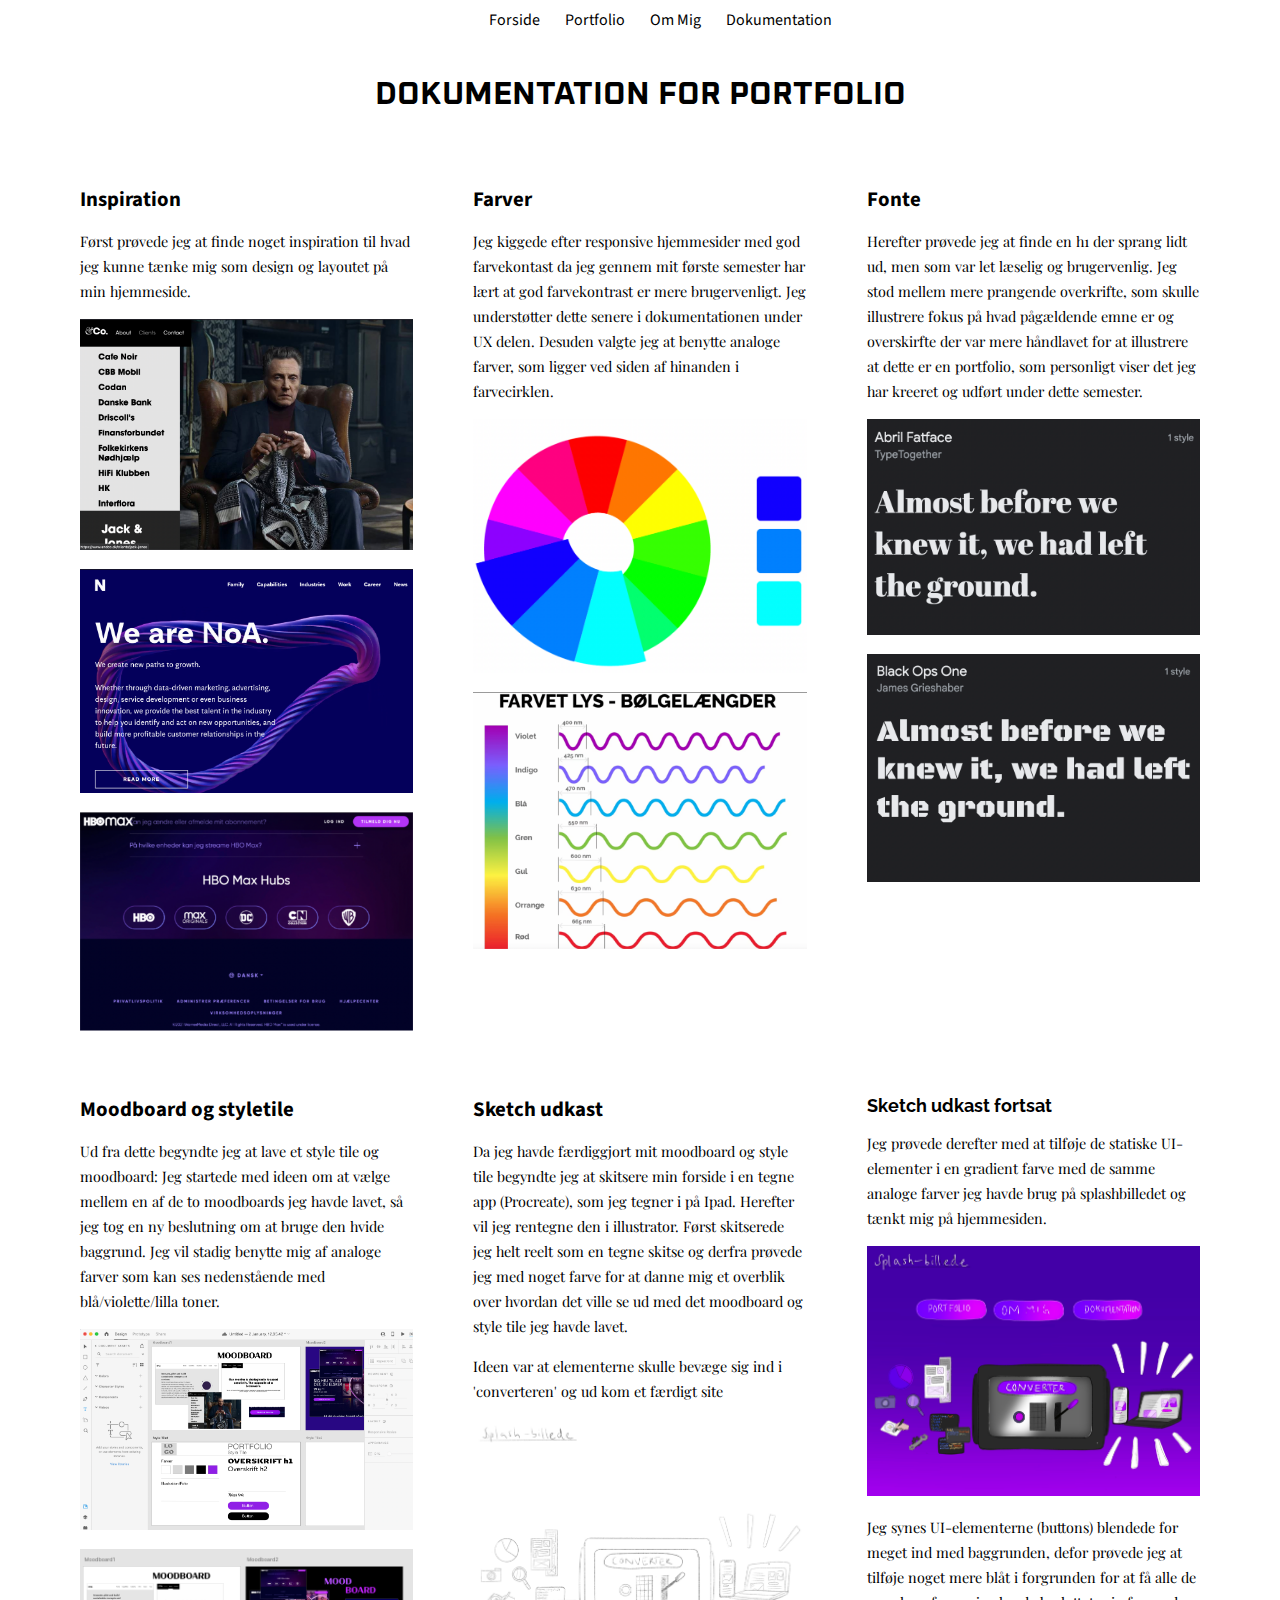
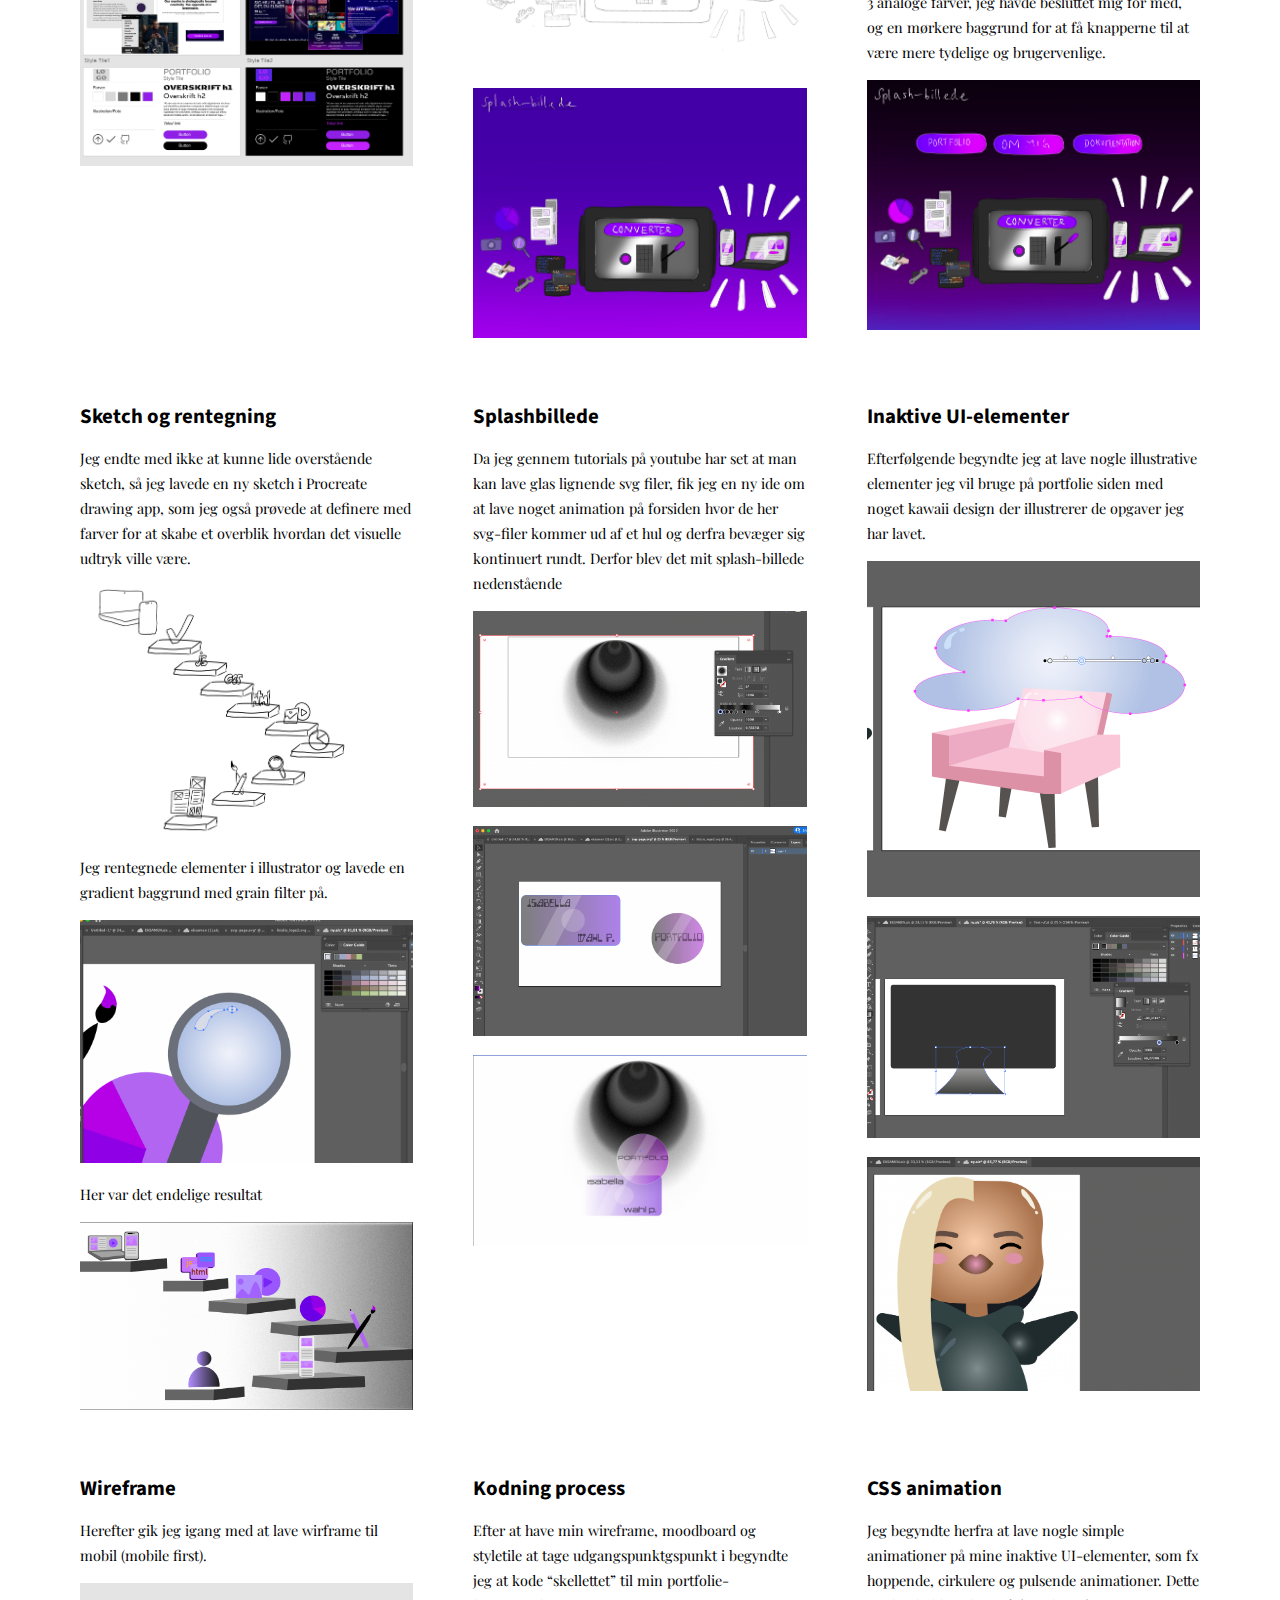
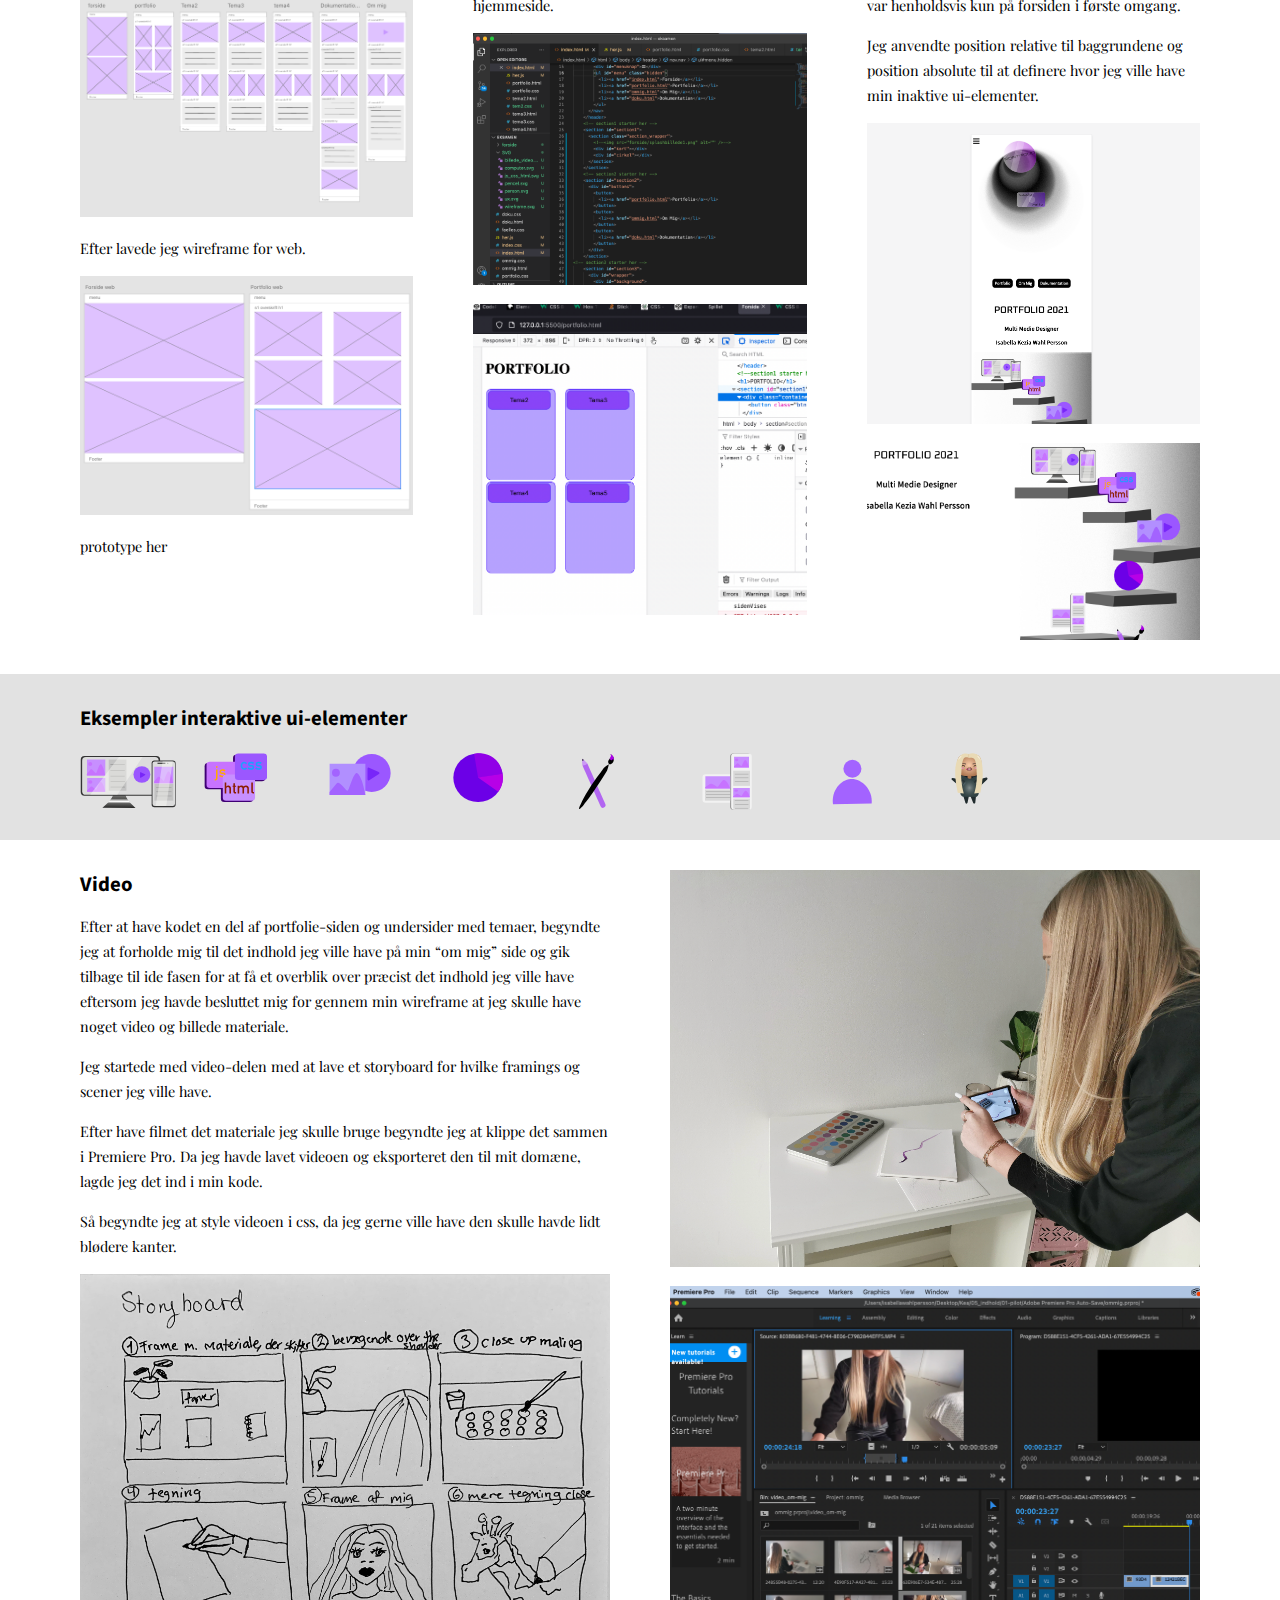
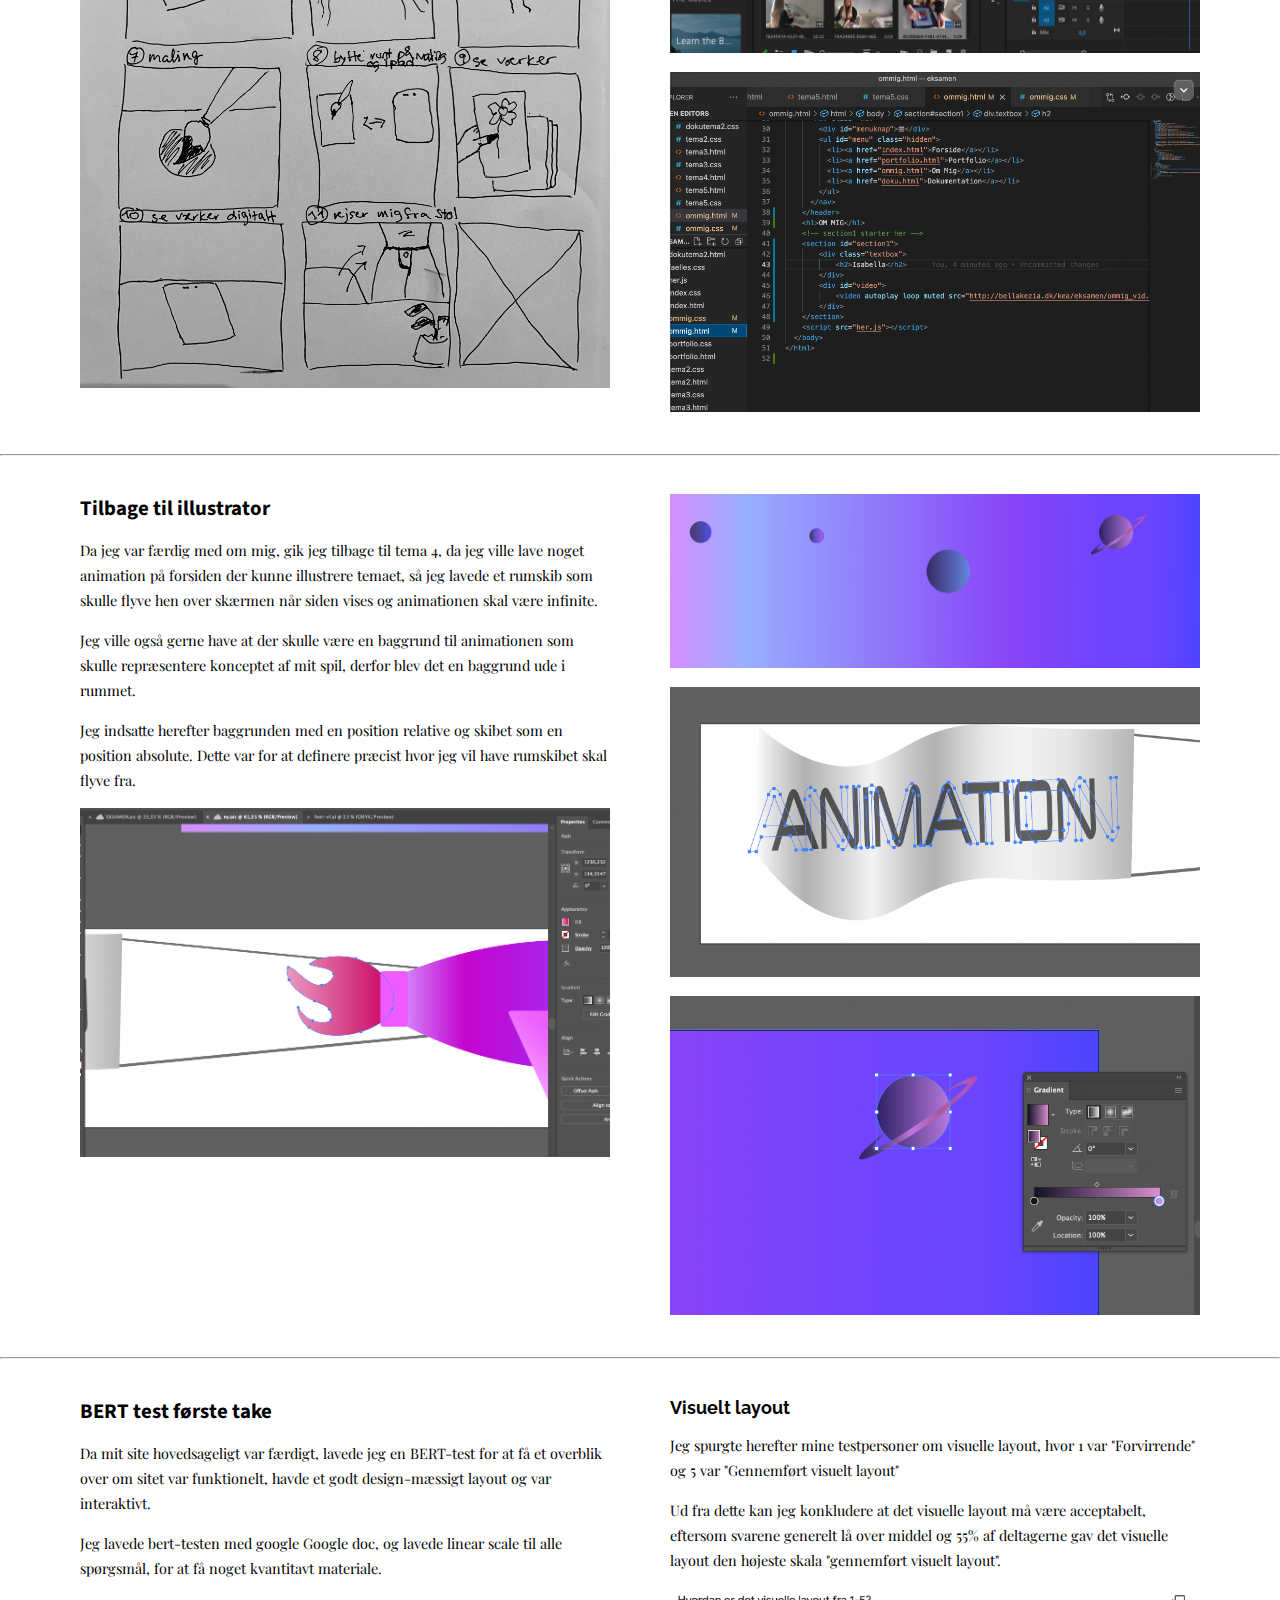
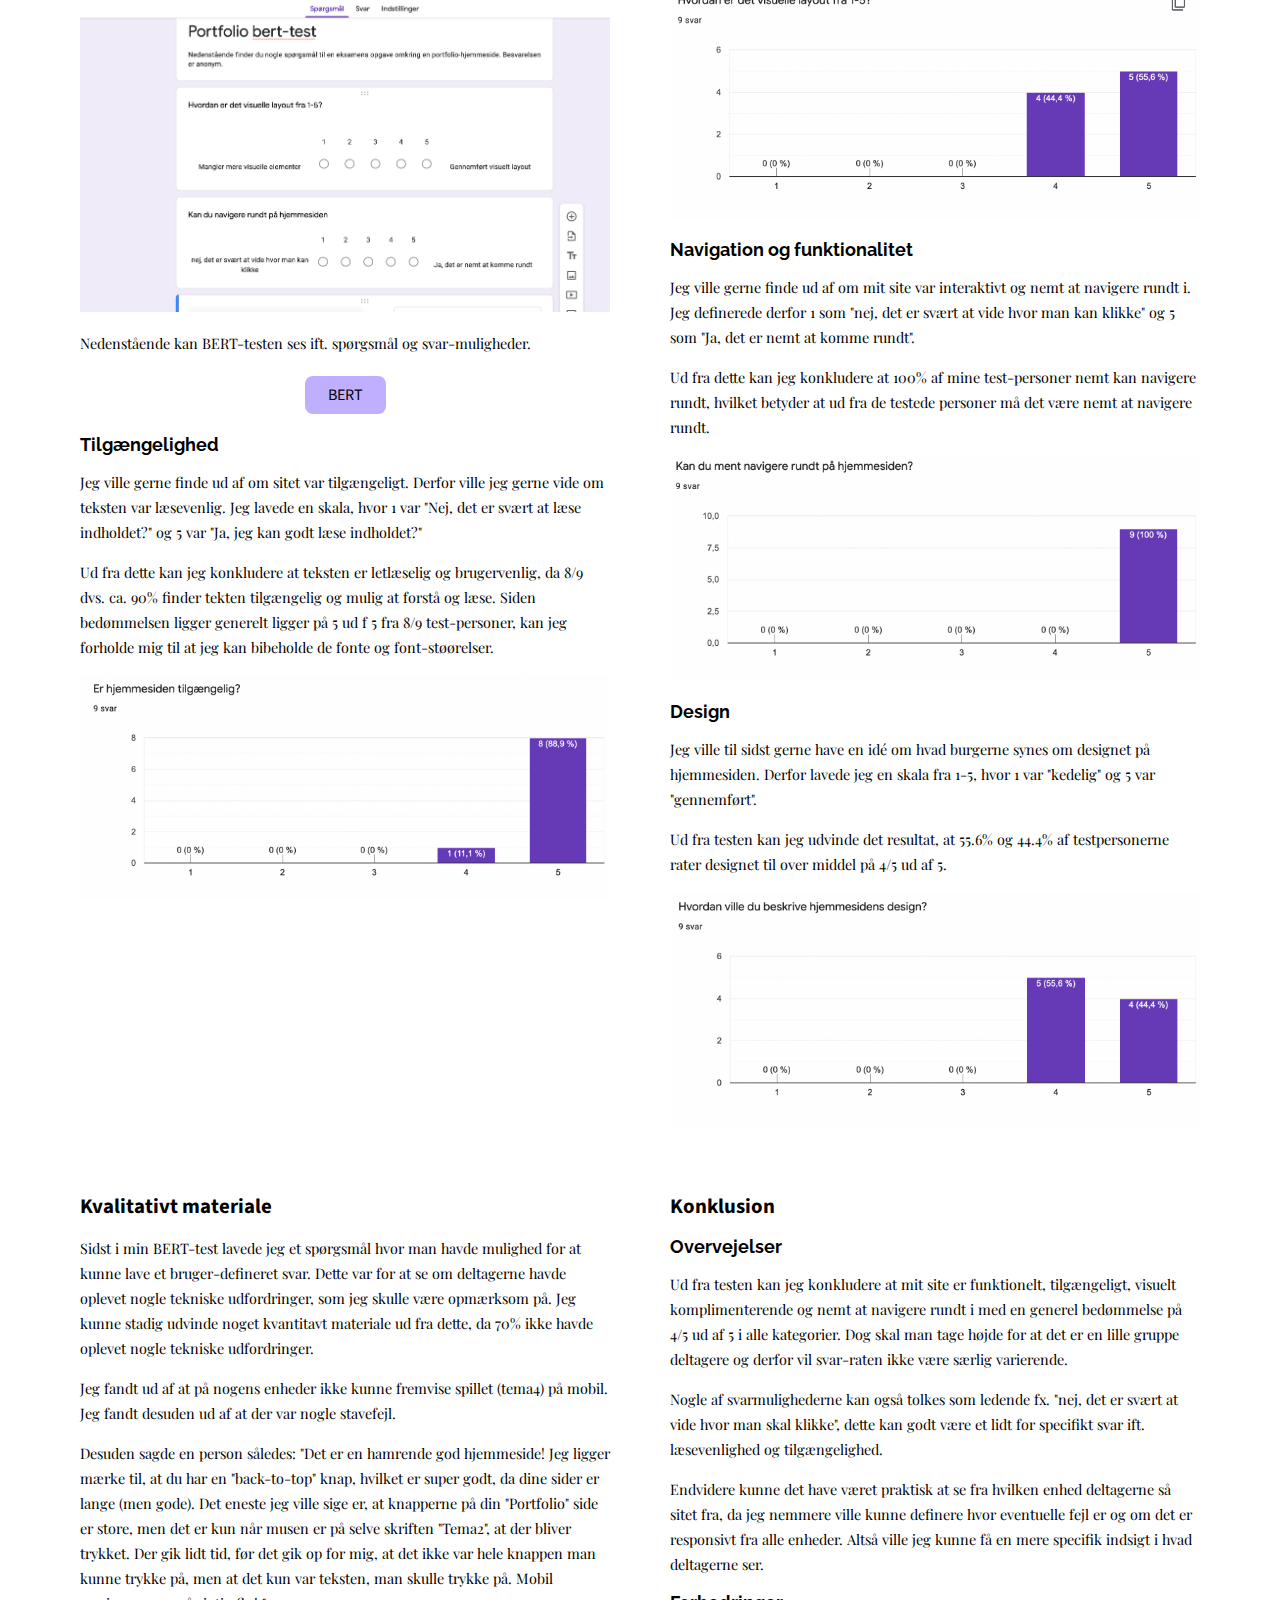
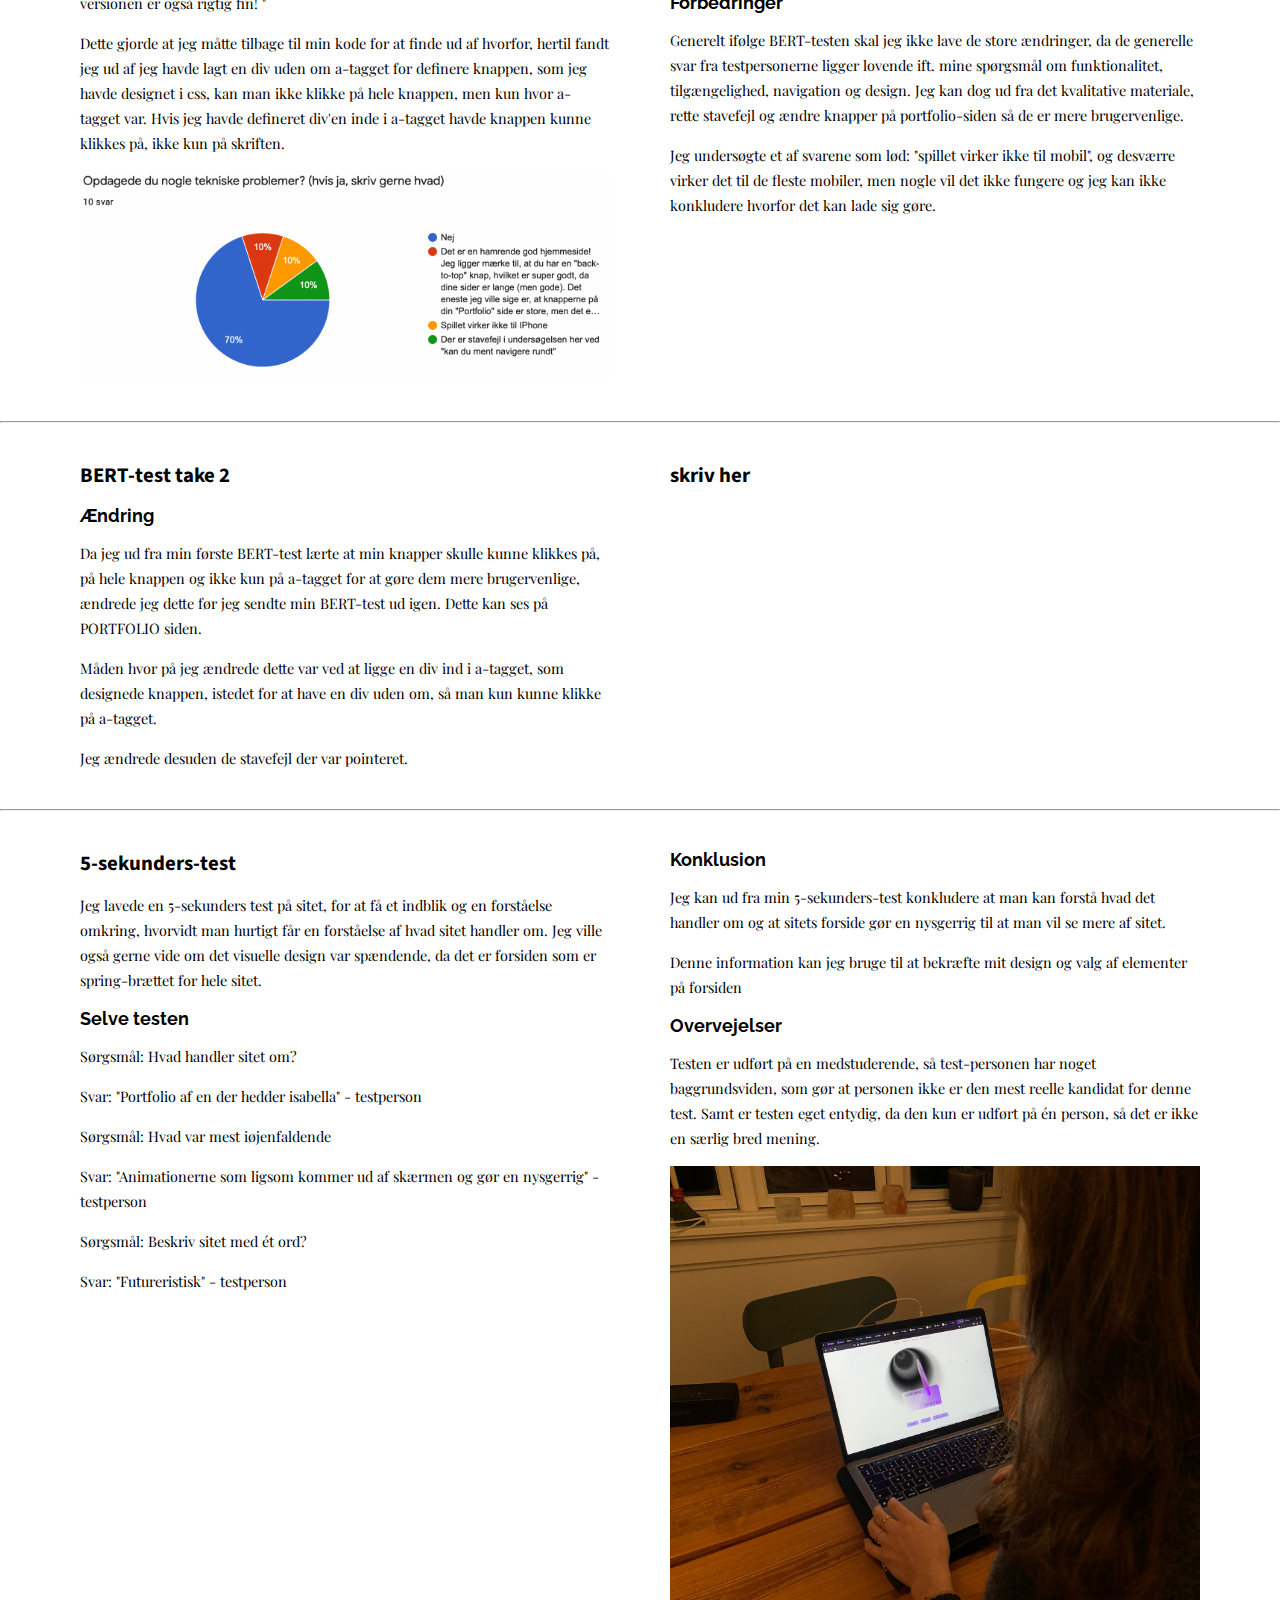
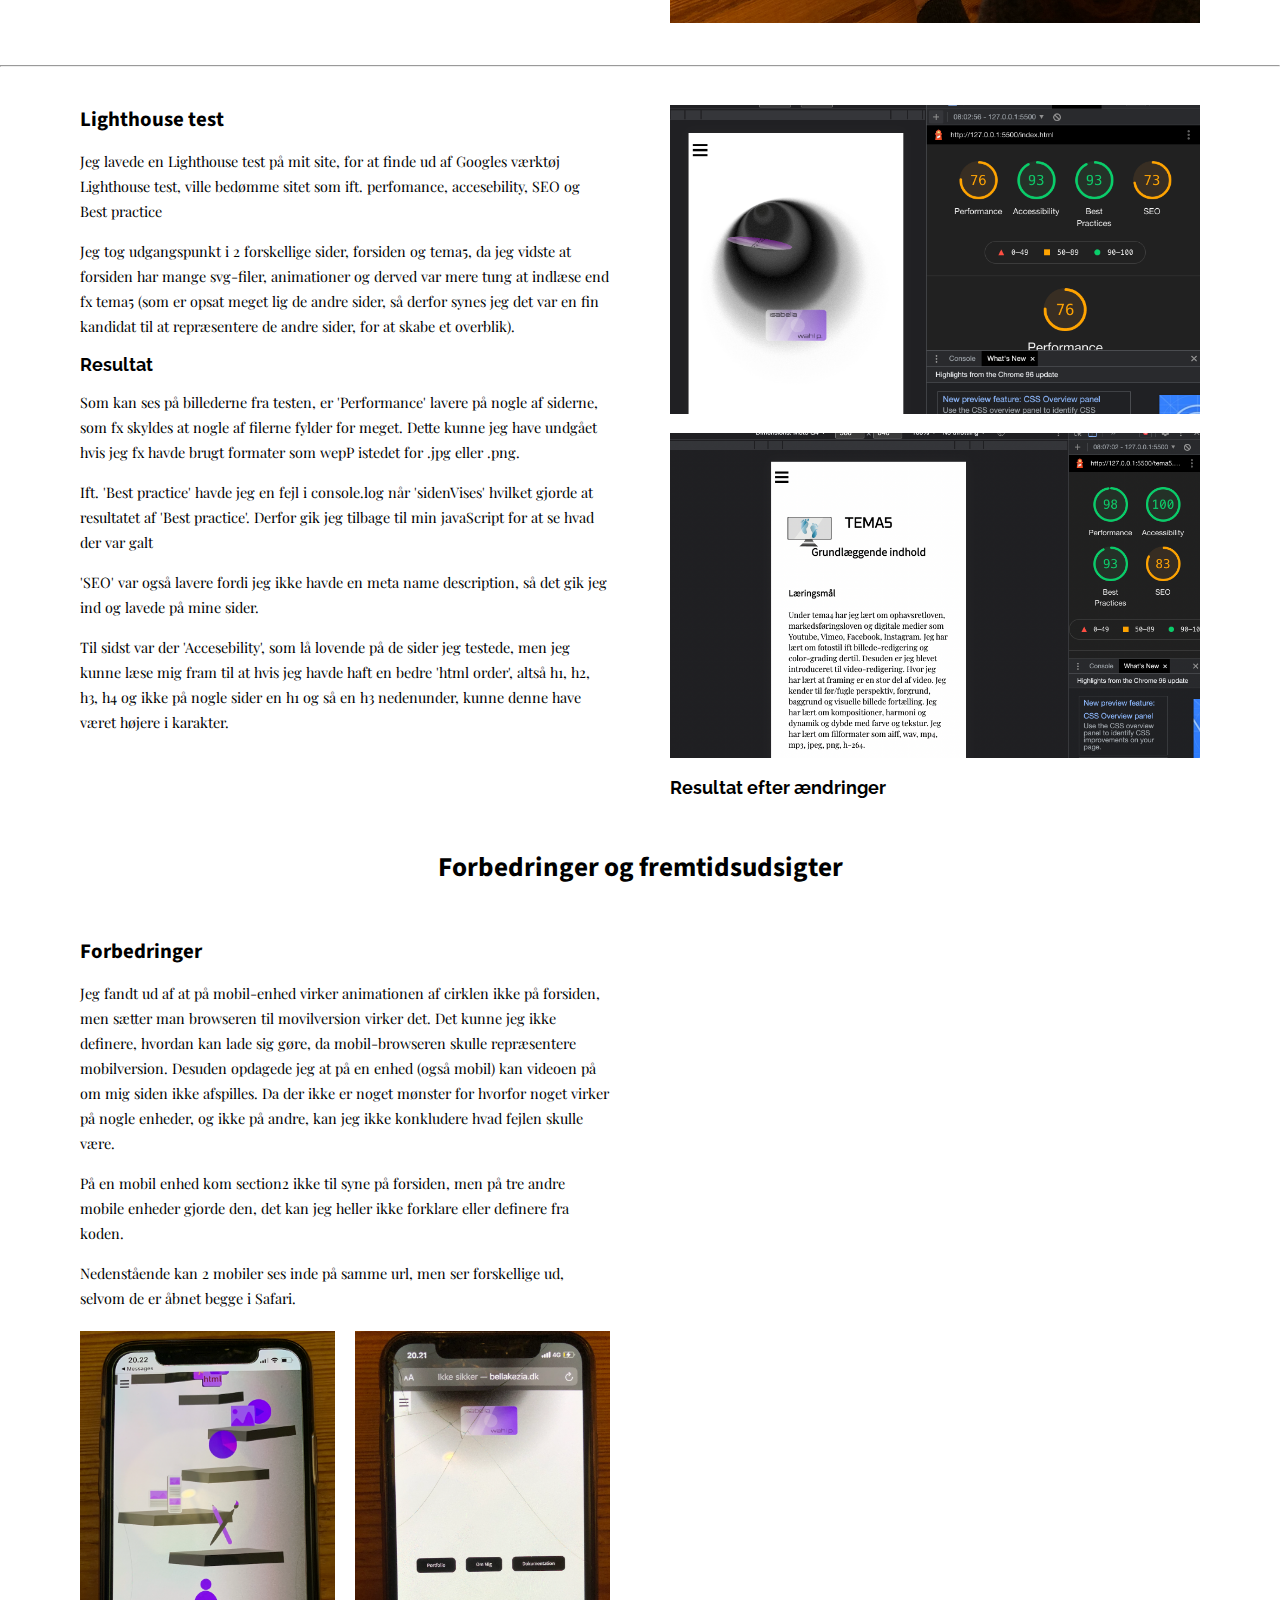
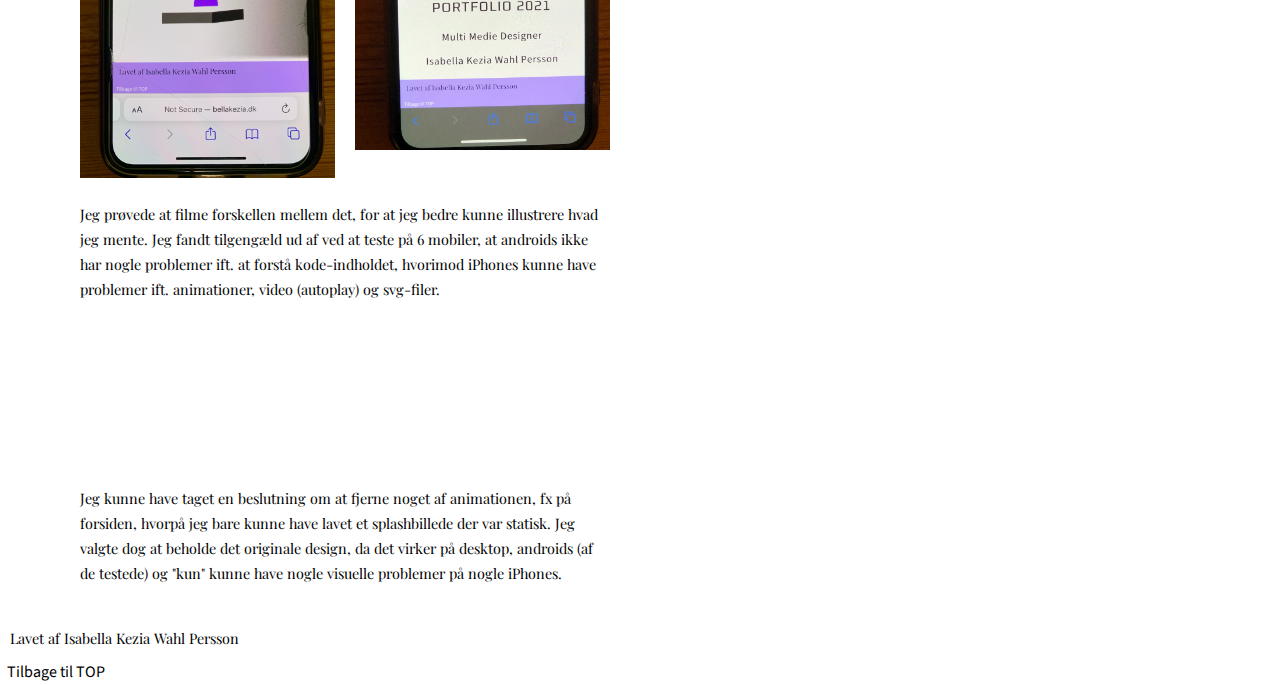
==== doku.html @ 8e6fb575 "lighthouse resultat 1 færdig" ====
<!DOCTYPE html>
<html lang="en">
  <head>
    <meta name="robots" content="noindex" />
    <meta charset="UTF-8" />
    <meta http-equiv="X-UA-Compatible" content="IE=edge" />
    <meta name="viewport" content="width=device-width, initial-scale=1.0" />
    <title>Portfolio</title>
    <link rel="stylesheet" href="faelles.css" />
    <link rel="stylesheet" href="doku.css" />
    <!--__________________Her starter de faveicon_____________-->
    <link rel="icon" type="image/svg+xml" href="svg/ux.svg">
    <!--__________________Her starter de forskellige fonte_____________-->
    <link rel="preconnect" href="https://fonts.googleapis.com" />
    <link rel="preconnect" href="https://fonts.gstatic.com" crossorigin />
    <link rel="preconnect" href="https://fonts.googleapis.com" />
    <link rel="preconnect" href="https://fonts.gstatic.com" crossorigin />
    <link
      href="https://fonts.googleapis.com/css2?family=Monoton&family=Oxanium&display=swap"
      rel="stylesheet"
    />
    <link rel="preconnect" href="https://fonts.googleapis.com" />
    <link rel="preconnect" href="https://fonts.gstatic.com" crossorigin />
    <link
      href="https://fonts.googleapis.com/css2?family=Source+Sans+Pro&display=swap"
      rel="stylesheet"
    />
    <link rel="preconnect" href="https://fonts.googleapis.com" />
    <link rel="preconnect" href="https://fonts.gstatic.com" crossorigin />
    <link
      href="https://fonts.googleapis.com/css2?family=Raleway&display=swap"
      rel="stylesheet"
    />
    <link rel="preconnect" href="https://fonts.googleapis.com" />
    <link rel="preconnect" href="https://fonts.gstatic.com" crossorigin />
    <link
      href="https://fonts.googleapis.com/css2?family=Playfair+Display&display=swap"
      rel="stylesheet"
    />
  </head>
  <body>
    <!-- burgermenu starter her -->
    <header>
      <nav class="nav">
        <div id="menuknap">☰</div>
        <ul id="menu" class="hidden">
          <li><a href="index.html">Forside</a></li>
          <li><a href="portfolio.html">Portfolio</a></li>
          <li><a href="ommig.html">Om Mig</a></li>
          <li><a href="doku.html">Dokumentation</a></li>
        </ul>
      </nav>
    </header>
    <!-- section1 starter her -->
    <h1>DOKUMENTATION FOR PORTFOLIO</h1>
    <section id="section1">
      <div class="textbox">
        <h3>Inspiration</h3>
        <p>
          Først prøvede jeg at finde noget inspiration til hvad jeg kunne tænke
          mig som design og layoutet på min hjemmeside.
        </p>
        <div class="img">
          <img src="dokumentation/inspo1.png" alt="inspiration" />
        </div>
        <div class="img">
          <img src="dokumentation/inspo2.png" alt="inspiration" />
        </div>
        <div class="img">
          <img src="dokumentation/inspo.png" alt="inspiration" />
        </div>
      </div>
      <div class="textbox">
        <h3>Farver</h3>
        <p>
          Jeg kiggede efter responsive hjemmesider med god farvekontast da jeg
          gennem mit første semester har lært at god farvekontrast er mere
          brugervenligt. Jeg understøtter dette senere i dokumentationen under
          UX delen. Desuden valgte jeg at benytte analoge farver, som ligger ved
          siden af hinanden i farvecirklen.
        </p>
        <div class="img">
          <img src="dokumentation/farvecirkel.png" alt="farvecirkel" />
        </div>
        <div class="img">
          <img src="dokumentation/farveboelger.png" alt="farvebølger" />
        </div>
      </div>
        <div class="textbox">
        <h3>Fonte</h3>
        <p>
        Herefter prøvede jeg at finde en h1 der sprang lidt ud, men som var let læselig og brugervenlig.
        Jeg stod mellem mere prangende overkrifte, som skulle illustrere fokus på hvad pågældende emne er og overskirfte der var mere håndlavet for at illustrere at dette er en portfolio, som personligt viser det jeg har kreeret og udført under dette semester.
         </p>
        <div class="img">
          <img src="dokumentation/font1.png" alt="font" />
        </div>
        <div class="img">
          <img src="dokumentation/font2.png" alt="font" />
        </div>
      </div>
        <div class="textbox">
        <h3>Moodboard og styletile</h3>
        <p>
        Ud fra dette begyndte jeg at lave et style tile og moodboard:
        Jeg startede med ideen om at vælge mellem en af de to moodboards jeg havde lavet, så jeg tog en ny beslutning om at bruge den hvide baggrund. Jeg vil stadig benytte mig af analoge farver som kan ses nedenstående med blå/violette/lilla toner.
         </p>
        <div class="img">
          <img src="dokumentation/moodboard-process.png" alt="moodboard/styletile" />
        </div>
        <div class="img">
          <img src="dokumentation/moodboard.png" alt="moodboard/styletile" />
        </div>
      </div>
        <div class="textbox">
        <h3>Sketch udkast</h3>
        <p>
        Da jeg havde færdiggjort mit moodboard og style tile begyndte jeg at skitsere min forside i en tegne app (Procreate), som jeg tegner i på Ipad. Herefter vil jeg rentegne den i illustrator.
        Først skitserede jeg helt reelt som en tegne skitse og derfra prøvede jeg med noget farve for at danne mig et overblik over hvordan det ville se ud med det moodboard og style tile jeg havde lavet.
         </p>
         <p>Ideen var at elementerne skulle bevæge sig ind i 'converteren' og ud kom et færdigt site</p>
        <div class="img">
          <img src="dokumentation/sketch-udkast.JPG" alt="sketch-udkast" />
        </div>
        <div class="img">
          <img src="dokumentation/sketch-farve.JPG" alt="sketch-farve" />
        </div>
      </div>
        <div class="textbox">
        <h4>Sketch udkast fortsat</h4>
        <p>
        Jeg prøvede derefter med at tilføje de statiske UI-elementer i en gradient farve med de samme analoge farver jeg havde brug på splashbilledet og tænkt mig på hjemmesiden.
         </p>
        <div class="img">
          <img src="dokumentation/sketch-ui.JPG" alt="sketch-udkast" />
        </div>
        <p>Jeg synes UI-elementerne (buttons) blendede for meget ind med baggrunden, defor prøvede jeg at tilføje noget mere blåt i forgrunden for at få alle de 3 analoge farver, jeg havde besluttet mig for med, og en mørkere baggrund for at få knapperne til at være mere tydelige og brugervenlige.</p>
        <div class="img">
          <img src="dokumentation/sketch-final.JPG" alt="sketch-dark" />
        </div>
      </div>
     <div class="textbox">
        <h3>Sketch og rentegning</h3>
        <p>
        Jeg endte med ikke at kunne lide overstående sketch, så jeg lavede en ny sketch i Procreate drawing app, som jeg også prøvede at definere med farver for at skabe et overblik hvordan det visuelle udtryk ville være.
         </p>
        <div class="img">
          <img src="dokumentation/trappe-sketch.jpg" alt="trappe" />
        </div>
        <p>Jeg rentegnede elementer i illustrator og lavede en gradient baggrund med grain filter på.</p>
        <div class="img">
          <img src="dokumentation/process.png" alt="process" />
        </div>
        <p>Her var det endelige resultat</p>
        <div class="img">
          <img src="dokumentation/trappe-final.png" alt="trappe" />
        </div>
        </div>
        <div class="textbox">
        <h3>Splashbillede</h3>
        <p>
        Da jeg gennem tutorials på youtube har set at man kan lave glas lignende svg filer, fik jeg en ny ide om at lave noget animation på forsiden hvor de her svg-filer kommer ud af et hul og derfra bevæger sig kontinuert rundt.
        Derfor blev det mit splash-billede nedenstående 
         </p>
        <div class="img">
          <img src="dokumentation/splashbillede1.png" alt="process" />
        </div>
        <div class="img">
          <img src="dokumentation/glas.png" alt="process" />
        </div>
        <div class="img">
          <img src="dokumentation/splashbillede2.png" alt="splash-billede" />
        </div>
      </div>
        <div class="textbox">
        <h3>Inaktive UI-elementer</h3>
        <p>
        Efterfølgende begyndte jeg at lave nogle illustrative elementer jeg vil bruge på portfolie siden med noget kawaii design der illustrerer de opgaver jeg har lavet.
         </p>
        <div class="img">
          <img src="dokumentation/tema-proces1.png" alt="process" />
        </div>
        <div class="img">
          <img src="dokumentation/tema-proces2.png" alt="process" />
        </div>
        <div class="img">
          <img src="dokumentation/tema-proces3.png" alt="proces" />
        </div>
        </div>
        <div class="textbox">
        <h3>Wireframe</h3>
        <p>
        Herefter gik jeg igang med at lave wirframe til mobil (mobile first).
         </p>
        <div class="img">
          <img src="dokumentation/wireframe-mobile.png" alt="wireframe-mobile" />
        </div>
        <p>Efter lavede jeg wireframe for web.</p>
        <div class="img">
          <img src="dokumentation/wireframe-web.png" alt="web" />
        </div>
        <p>prototype her</p>
        </div>
        <div class="textbox">
        <h3>Kodning process</h3>
        <p>
        Efter at have min wireframe, moodboard og styletile at tage udgangspunktgspunkt i begyndte jeg at kode “skellettet” til min portfolie-hjemmeside.
         </p>
        <div class="img">
          <img src="dokumentation/kode1.png" alt="process" />
        </div>
        <div class="img">
          <img src="dokumentation/kode2.png" alt="process" />
        </div>
        </div>
        <div class="textbox">
        <h3>CSS animation</h3>
        <p>
        Jeg begyndte herfra at lave nogle simple animationer på mine inaktive UI-elementer, som fx hoppende, cirkulere og pulsende animationer. Dette var henholdsvis kun på forsiden i første omgang.
         </p>
         <p>Jeg anvendte position relative til baggrundene og position absolute til at definere hvor jeg ville have min inaktive ui-elementer.</p>
        <div class="img">
          <img src="dokumentation/animation1.png" alt="process" />
        </div>
        <div class="img">
          <img src="dokumentation/animation2.png" alt="process" />
        </div>
        </div>    
    </section>
    <!--Her er section om assets (svg filer)-->
    <section id="assets">
      <div class="textbox">
        <h3>Eksempler interaktive ui-elementer</h3>
        <div class="elementer">
            <div id="computer"></div>
            <div id="koder"></div>
            <div id="billede"></div>
            <div id="ux"></div>
            <div id="pencel"></div>
            <div id="wireframe"></div>
            <div id="person"></div>
            <div id="mig"></div>
            <div id="kort"></div>
            <div id="cirkel"></div>
          </div>
      </div>
    </section>
    <!--Her starter section2-->
    <section id="section2">
      <div class="textbox">
        <h3>Video</h3>
        <p>Efter at have kodet en del af portfolie-siden og undersider med temaer, begyndte jeg at forholde mig til det indhold jeg ville have på min “om mig” side og gik tilbage til ide fasen for at få et overblik over præcist det indhold jeg ville have eftersom jeg havde besluttet mig for gennem min wireframe at jeg skulle have noget video og billede materiale.</p>
        <p>Jeg startede med video-delen med at lave et storyboard for hvilke framings og scener jeg ville have.</p>
        <p>Efter have filmet det materiale jeg skulle bruge begyndte jeg at klippe det sammen i Premiere Pro. Da jeg havde lavet videoen og eksporteret den til mit domæne, lagde jeg det ind i min kode.</p>
        <p>Så begyndte jeg at style videoen i css, da jeg gerne ville have den skulle havde lidt blødere kanter.</p>
        <div class="img">
          <img src="dokumentation/storyboard.png" alt="process" />
        </div>
      </div>
      <div class="textbox">
        <div class="img">
          <img src="dokumentation/video-proces1.png" alt="process" />
        </div>
        <div class="img">
          <img src="dokumentation/video-proces2.png" alt="process" />
        </div>
        <div class="img">
          <img src="dokumentation/video-proces3.png" alt="process" />
        </div>
      </div>
    </section>
    <hr>
      <!--Her starter section3-->
    <section id="section3">
      <div class="textbox">
        <h3>Tilbage til illustrator</h3>
        <p>Da jeg var færdig med om mig, gik jeg tilbage til tema 4, da jeg ville lave noget animation på forsiden der kunne illustrere temaet, så jeg lavede et rumskib som skulle flyve hen over skærmen når siden vises og animationen skal være infinite.</p>
        <p>Jeg ville også gerne have at der skulle være en baggrund til animationen som skulle repræsentere konceptet af mit spil, derfor blev det en baggrund ude i rummet.</p>
        <p>Jeg indsatte herefter baggrunden med en position relative og skibet som en position absolute. Dette var for at definere præcist hvor jeg vil have rumskibet skal flyve fra.</p>
        <div class="img">
        <img src="dokumentation/javascript1.png" alt="process">
        </div>
      </div>
      <div class="textbox">
        <div class="img">
        <img src="dokumentation/javascript2.png" alt="process">
        </div>
        <div class="img">
        <img src="dokumentation/javascript3.png" alt="process">
        </div>
        <div class="img">
        <img src="dokumentation/javascript4.png" alt="process">
        </div>
      </div>
    </section>
    <hr>
      <!--Her starter section4 BERT 1.take-->
    <section id="section4">
      <div class="textbox">
        <h3>BERT test første take</h3>
        <p>Da mit site hovedsageligt var færdigt, lavede jeg en BERT-test for at få et overblik over om sitet var funktionelt, havde et godt design-mæssigt layout og var interaktivt.</p>
        <p>Jeg lavede bert-testen med google Google doc, og lavede linear scale til alle spørgsmål, for at få noget kvantitavt materiale.</p>
        <div class="img">
        <img src="dokumentation/bert-test.png" alt="bert-test">
        </div>
        <p>Nedenstående kan BERT-testen ses ift. spørgsmål og svar-muligheder.</p>
        <div class="knap">
          <div class="btn">
            <a href="https://docs.google.com/forms/d/1VnmhHYfp3lrnNIEjEvK_FfVHgesszoZxyX73pxElhPA/edit#responses">BERT</a>
          </div>
        </div>
        <h4>Tilgængelighed</h4>
        <p>Jeg ville gerne finde ud af om sitet var tilgængeligt. Derfor ville jeg gerne vide om teksten var læsevenlig. Jeg lavede en skala, hvor 1 var "Nej, det er svært at læse indholdet?" og 5 var "Ja, jeg kan godt læse indholdet?"</p>
        <p>Ud fra dette kan jeg konkludere at teksten er letlæselig og brugervenlig, da 8/9 dvs. ca. 90% finder tekten tilgængelig og mulig at forstå og læse. Siden bedømmelsen ligger generelt ligger på 5 ud f 5 fra 8/9 test-personer, kan jeg forholde mig til at jeg kan bibeholde de fonte og font-støørelser.</p>
        <div class="img">
        <img src="dokumentation/bert-resultat.png" alt="bert-test">
        </div>
      </div>
      <div class="textbox">
        <h4>Visuelt layout</h4>
        <p>Jeg spurgte herefter mine testpersoner om visuelle layout, hvor 1 var "Forvirrende" og 5 var "Gennemført visuelt layout"</p>
        <p>Ud fra dette kan jeg konkludere at det visuelle layout må være acceptabelt, eftersom svarene generelt lå over middel og 55% af deltagerne gav det visuelle layout den højeste skala "gennemført visuelt layout".</p>
        <div class="img">
          <img src="dokumentation/bert-resultat1.png" alt="bert-test">
        </div>
        <h4>Navigation og funktionalitet</h4>
        <p>Jeg ville gerne finde ud af om mit site var interaktivt og nemt at navigere rundt i. Jeg definerede derfor 1 som "nej, det er svært at vide hvor man kan klikke" og 5 som "Ja, det er nemt at komme rundt".</p>
        <p>Ud fra dette kan jeg konkludere at 100% af mine test-personer nemt kan navigere rundt, hvilket betyder at ud fra de testede personer må det være nemt at navigere rundt.</p>
        <div class="img">
          <img src="dokumentation/bert-resultat2.png" alt="bert-test">
        </div>
        <h4>Design</h4>
        <p>Jeg ville til sidst gerne have en idé om hvad burgerne synes om designet på hjemmesiden. Derfor lavede jeg en skala fra 1-5, hvor 1 var "kedelig" og 5 var "gennemført".</p>
        <p>Ud fra testen kan jeg udvinde det resultat, at 55.6% og 44.4% af testpersonerne rater designet til over middel på 4/5 ud af 5.</p>
        <div class="img">
          <img src="dokumentation/bert-resultat3.png" alt="bert-test">
        </div>
      </div>
      </section>
      <!--Her starter section5 BERT fortsat-->
      <section id="section5">
        <div class="textbox">
        <h3>Kvalitativt materiale</h3>
        <p>Sidst i min BERT-test lavede jeg et spørgsmål hvor man havde mulighed for at kunne lave et bruger-defineret svar. Dette var for at se om deltagerne havde oplevet nogle tekniske udfordringer, som jeg skulle være opmærksom på. Jeg kunne stadig udvinde noget kvantitavt materiale ud fra dette, da 70% ikke havde oplevet nogle tekniske udfordringer.</p>
        <p>Jeg fandt ud af at på nogens enheder ikke kunne fremvise spillet (tema4) på mobil. Jeg fandt desuden ud af at der var nogle stavefejl.</p>
        <p>Desuden sagde en person således: "Det er en hamrende god hjemmeside! Jeg ligger mærke til, at du har en "back-to-top" knap, hvilket er super godt, da dine sider er lange (men gode). Det eneste jeg ville sige er, at knapperne på din "Portfolio" side er store, men det er kun når musen er på selve skriften "Tema2", at der bliver trykket. Der gik lidt tid, før det gik op for mig, at det ikke var hele knappen man kunne trykke på, men at det kun var teksten, man skulle trykke på. Mobil versionen er også rigtig fin! "</p>
        <p>Dette gjorde at jeg måtte tilbage til min kode for at finde ud af hvorfor, hertil fandt jeg ud af jeg havde lagt en div uden om a-tagget for definere knappen, som jeg havde designet i css, kan man ikke klikke på hele knappen, men kun hvor a-tagget var. Hvis jeg havde defineret div'en inde i a-tagget havde knappen kunne klikkes på, ikke kun på skriften.</p>
        <div class="img">
          <img src="dokumentation/bert-kvalitativt.png" alt="bert-test">
        </div>
      </div>
        <div class="textbox">
          <h3>Konklusion</h3>
          <h4>Overvejelser</h4>
          <p>Ud fra testen kan jeg konkludere at mit site er funktionelt, tilgængeligt, visuelt komplimenterende og nemt at navigere rundt i med en generel bedømmelse på 4/5 ud af 5 i alle kategorier. Dog skal man tage højde for at det er en lille gruppe deltagere og derfor vil svar-raten ikke være særlig varierende.</p>
          <p>Nogle af svarmulighederne kan også tolkes som ledende fx. "nej, det er svært at vide hvor man skal klikke", dette kan godt være et lidt for specifikt svar ift. læsevenlighed og tilgængelighed.</p>
          <p>Endvidere kunne det have været praktisk at se fra hvilken enhed deltagerne så sitet fra, da jeg nemmere ville kunne definere hvor eventuelle fejl er og om det er responsivt fra alle enheder. Altså ville jeg kunne få en mere specifik indsigt i hvad deltagerne ser.</p>
          <h4>Forbedringer</h4>
          <p>Generelt ifølge BERT-testen skal jeg ikke lave de store ændringer, da de generelle svar fra testpersonerne ligger lovende ift. mine spørgsmål om funktionalitet, tilgængelighed, navigation og design. Jeg kan dog ud fra det kvalitative materiale, rette stavefejl og ændre knapper på portfolio-siden så de er mere brugervenlige.</p>
          <p>Jeg undersøgte et af svarene som lød: "spillet virker ikke til mobil", og desværre virker det til de fleste mobiler, men nogle vil det ikke fungere og jeg kan ikke konkludere hvorfor det kan lade sig gøre.</p>
        </div>
      </section>
      <hr>
    <!--Her starter section6 BERT 2.take-->
      <section id="section6">
          <div class="textbox">
            <h3>BERT-test take 2</h3>
            <h4>Ændring</h4>
            <p>Da jeg ud fra min første BERT-test lærte at min knapper skulle kunne klikkes på, på hele knappen og ikke kun på a-tagget for at gøre dem mere brugervenlige, ændrede jeg dette før jeg sendte min BERT-test ud igen. Dette kan ses på PORTFOLIO siden.</p>
            <p>Måden hvor på jeg ændrede dette var ved at ligge en div ind i a-tagget, som designede knappen, istedet for at have en div uden om, så man kun kunne klikke på a-tagget.</p>
            <p>Jeg ændrede desuden de stavefejl der var pointeret.</p>
          </div>
          <div class="textbox">
            <h3>skriv her</h3>
          </div>
      </section>
      <hr>
      <!--Her starter section 7 5-sekundertest-->
      <section id="section7">
        <div class="textbox">
          <h3>5-sekunders-test</h3>
          <p>Jeg lavede en 5-sekunders test på sitet, for at få et indblik og en forståelse omkring, hvorvidt man hurtigt får en forståelse af hvad sitet handler om. Jeg ville også gerne vide om det visuelle design var spændende, da det er forsiden som er spring-brættet for hele sitet.</p>
          <h4>Selve testen</h4>
          <p>Sørgsmål: Hvad handler sitet om?</p>
          <p>Svar: "Portfolio af en der hedder isabella" - testperson</p>
          <p>Sørgsmål: Hvad var mest iøjenfaldende</p>
          <p>Svar: "Animationerne som ligsom kommer ud af skærmen og gør en nysgerrig" - testperson</p>
          <p>Sørgsmål: Beskriv sitet med ét ord?</p>
          <p>Svar: "Futureristisk" - testperson</p>
        </div>
        <div class="textbox">
          <h4>Konklusion</h4>
          <p>Jeg kan ud fra min 5-sekunders-test konkludere at man kan forstå hvad det handler om og at sitets forside gør en nysgerrig til at man vil se mere af sitet.</p>
          <p>Denne information kan jeg bruge til at bekræfte mit design og valg af elementer på forsiden</p>
          <h4>Overvejelser</h4>
          <p>Testen er udført på en medstuderende, så test-personen har noget baggrundsviden, som gør at personen ikke er den mest reelle kandidat for denne test. Samt er testen eget entydig, da den kun er udført på én person, så det er ikke en særlig bred mening.</p>
        <div class="img">
        <img src="dokumentation/5-sekunderstest.png" alt="5-sekunders-test">
        </div>
        </div>
      </section>
      <hr>
    <!--Her starter section Lighthouse test-->
      <section id="section8">
        <div class="textbox">
          <h3>Lighthouse test</h3>
          <p>Jeg lavede en Lighthouse test på mit site, for at finde ud af Googles værktøj Lighthouse test, ville bedømme sitet som ift. perfomance, accesebility, SEO og  Best practice</p>
          <p>Jeg tog udgangspunkt i 2 forskellige sider, forsiden og tema5, da jeg vidste at forsiden har mange svg-filer, animationer og derved var mere tung at indlæse end fx tema5 (som er opsat meget lig de andre sider, så derfor synes jeg det var en fin kandidat til at repræsentere de andre sider, for at skabe et overblik).</p>
          <h4>Resultat</h4>
          <p>Som kan ses på billederne fra testen, er 'Performance' lavere på nogle af siderne, som fx skyldes at nogle af filerne fylder for meget. Dette kunne jeg have undgået hvis jeg fx havde brugt formater som wepP istedet for .jpg eller .png.</p>
          <p>Ift. 'Best practice' havde jeg en fejl i console.log når 'sidenVises' hvilket gjorde at resultatet af 'Best practice'. Derfor gik jeg tilbage til min javaScript for at se hvad der var galt</p>
          <p>'SEO' var også lavere fordi jeg ikke havde en meta name description, så det gik jeg ind og lavede på mine sider.</p>
          <p>Til sidst var der 'Accesebility', som lå lovende på de sider jeg testede, men jeg kunne læse mig fram til at hvis jeg havde haft en bedre 'html order', altså h1, h2, h3, h4 og ikke på nogle sider en h1 og så en h3 nedenunder, kunne denne have været højere i karakter.</p>
        </div>
        <div class="textbox">
          <div class="img">
            <img src="dokumentation/lighthousetest1.png" alt="lighthousetest">
          </div>
          <div class="img">
            <img src="dokumentation/lighthousetest2.png" alt="lighthousetest">
          </div>
        <h4>Resultat efter ændringer</h4>
        </div>
      </section>
    <!--Her starter last_section-->
    <h2>Forbedringer og fremtidsudsigter</h2>
    <section id="last_section">
      <div class="textbox">
        <h3>Forbedringer</h3>
        <p>Jeg fandt ud af at på mobil-enhed virker animationen af cirklen ikke på forsiden, men sætter man browseren til movilversion virker det. Det kunne jeg ikke definere, hvordan kan lade sig gøre, da mobil-browseren skulle repræsentere mobilversion. Desuden opdagede jeg at på en enhed (også mobil) kan videoen på om mig siden ikke afspilles. Da der ikke er noget mønster for hvorfor noget virker på nogle enheder, og ikke på andre, kan jeg ikke konkludere hvad fejlen skulle være.</p>
        <p>På en mobil enhed kom section2 ikke til syne på forsiden, men på tre andre mobile enheder gjorde den, det kan jeg heller ikke forklare eller definere fra koden.</p>
        <p>Nedenstående kan 2 mobiler ses inde på samme url, men ser forskellige ud, selvom de er åbnet begge i Safari.</p>
        <div class="tlf">
        <div class="img">
        <img src="dokumentation/tlf1.png" alt="process">
        </div>
        <div class="img">
        <img src="dokumentation/tlf2.png" alt="process">
        </div>
      </div>
      <p>Jeg prøvede at filme forskellen mellem det, for at jeg bedre kunne illustrere hvad jeg mente. Jeg fandt tilgengæld ud af ved at teste på 6 mobiler, at androids ikke har nogle problemer ift. at forstå kode-indholdet, hvorimod iPhones kunne have problemer ift. animationer, video (autoplay) og svg-filer.</p>
      <div id="video">
        <video
          autoplay
          loop
          muted
          src="http://bellakezia.dk/kea/eksamen/enheder.mp4"
        ></video>
      </div>
      <p>Jeg kunne have taget en beslutning om at fjerne noget af animationen, fx på forsiden, hvorpå jeg bare kunne have lavet et splashbillede der var statisk. Jeg valgte dog at beholde det originale design, da det virker på desktop, androids (af de testede) og "kun" kunne have nogle visuelle problemer på nogle iPhones.</p>
      </div>
      <div class="textbox">

      </div>
    </section>
    <!--Her starter footer-->
    <footer>
      <div id="footer">
        <div class="footer">
          <p>Lavet af Isabella Kezia Wahl Persson</p>
        </div>
        <div class="footer">
          <a href="#section1">Tilbage til TOP</a>
        </div>
      </div>
    </footer>
    <script src="her.js"></script>
  </body>
</html>
---- faelles.css ----
html,
body {
  margin: 0;
  padding: 0;
}
img {
  max-width: 100%;
}
html {
  scroll-behavior: smooth;
}
/*______________font og overskrifter_________*/
h1 {
  font-family: "Oxanium", cursive;
  text-align: center;
  font-size: 1.7rem;
  padding: 2px;
}
h2 {
  font-family: "Source Sans Pro", sans-serif;
  text-align: center;
  font-size: 1.3rem;
  padding: 2px;
}
h3 {
  font-family: "Source Sans Pro", sans-serif;
  font-size: 1.1rem;
  padding: 7px;
  margin: 5px;
}
h4 {
  font-size: 1rem;
  padding: 7px;
  margin: 5px;
  font-family: "Raleway", sans-serif;
}

p {
  padding: 7px;
  margin: 5px;
  font-size: 0.9rem;
  font-family: "Playfair Display", serif;
}
a {
  font-family: "Source Sans Pro", sans-serif;
  padding: 2px;
  font-size: 0.8rem;
}
/*_____________burger menu______________*/

.hidden {
  /*    display: none;*/
  /*    transform: scale(0);*/
  transform: translateX(-100%);
  opacity: 0;
}

#menuknap {
  display: inline-block;
  color: rgb(0, 0, 0);
  font-size: 2rem;
  background-color: rgb(255, 255, 255);
}

#menu {
  list-style-type: none;
  transition: transform 0.3s;
  transform-origin: top left;
  text-align: center;
  color: rgb(255, 255, 255);
  background-color: rgb(137, 69, 248);
  border-radius: 5px;
  border: 2px solid rgb(108, 69, 248);
  position: sticky;
  z-index: 50;
  margin: 0;
}
#menu li {
  display: inline-block;
  gap: 15px;
  list-style: none;
  margin: 2px;
  padding: 2px;
}

a {
  color: rgb(255, 255, 255);
  text-decoration: none;
  font-size: 0.6rem;
}
header {
  position: sticky;
  top: 0;
  z-index: 50;
}
/*_________________stor skærnm_____________*/
@media only screen and (min-width: 600px) {
  /*__________________menu stor skærnm_____________*/
  #menuknap {
    display: none;
  }

  #menu.hidden {
    transform: translateX(0);
    opacity: 1;
  }
  #menu {
    list-style-type: none;
    transition: transform 0.3s;
    transform-origin: top left;
    background-color: rgb(255, 255, 255);
    border: none;
    text-align: center;
  }

  #menu li {
    display: inline-block;
  }

  a:hover {
    color: rgb(65, 40, 156);
  }
  /*______________font og overskrifter_________*/
  h1 {
    font-family: "Oxanium", cursive;
    text-align: center;
    font-size: 2rem;
    padding: 20px;
    margin: 20px;
  }
  h2 {
    font-family: "Source Sans Pro", sans-serif;
    text-align: center;
    font-size: 1.7rem;
    padding: 10px;
    margin: 10px;
  }
  h3 {
    font-family: "Source Sans Pro", sans-serif;
    font-size: 1.3rem;
    padding: 5px;
    margin: 5px;
  }
  h4 {
    font-family: "raleway", sans-serif;
    font-size: 1.1rem;
    padding: 5px;
    margin: 5px;
  }

  p {
    padding: 5px;
    margin: 5px;
    font-size: 0.9rem;
    font-family: "Playfair Display", serif;
    line-height: 25px;
  }
  header,
  a {
    font-family: "Source Sans Pro", sans-serif;
    font-size: 1rem;
    color: rgb(0, 0, 0);
    margin: 5px;
  }
  .btn {
    list-style: none;
    background-color: rgb(192, 175, 255);
    border: none;
    border-radius: 8px;
    padding: 8px 16px;
    text-align: center;
    text-decoration: none;
    display: inline-block;
    font-size: 0.6rem;
    cursor: pointer;
    margin: 10px;
  }
  .buttons {
    display: flex;
    justify-content: space-evenly;
    padding: 5px;
  }
  .btn:hover {
    background-color: rgb(139, 107, 255);
    opacity: 90%;
    padding: 10px 18px;
    border: none;
  }
  a:hover {
    color: rg;
  }
  .knap {
    display: flex;
    justify-content: space-evenly;
  }
}
@media only screen and (max-width: 600px) {
  header,
  a {
    margin: 5px;
  }
  /*_________definere knapper_______*/
  .buttons {
    display: flex;
    justify-content: space-evenly;
  }

  .btn {
    list-style: none;
    background-color: rgb(0, 0, 0);
    border: none;
    border-radius: 8px;
    padding: 8px 14px;
    text-align: center;
    text-decoration: none;
    display: inline-block;
    font-size: 0.6rem;
    cursor: pointer;
  }

  .knap {
    display: flex;
    justify-content: space-evenly;
    padding: 10px;
  }
  a:hover {
    color: rgb(192, 175, 255);
  }
  footer {
    background-color: rgb(192, 175, 255);
  }
}
---- doku.css ----
#section1 {
  display: grid;
  grid-template-columns: repeat(auto-fit, minmax(300px, 1fr));
}
#section2 {
  display: grid;
  grid-template-columns: repeat(auto-fit, minmax(300px, 1fr));
}
#section3 {
  display: grid;
  grid-template-columns: repeat(auto-fit, minmax(300px, 1fr));
}
#section4 {
  display: grid;
  grid-template-columns: repeat(auto-fit, minmax(300px, 1fr));
}
#section5 {
  display: grid;
  grid-template-columns: repeat(auto-fit, minmax(300px, 1fr));
}
#section6 {
  display: grid;
  grid-template-columns: repeat(auto-fit, minmax(300px, 1fr));
}
#section7 {
  display: grid;
  grid-template-columns: repeat(auto-fit, minmax(300px, 1fr));
}
#section8 {
  display: grid;
  grid-template-columns: repeat(auto-fit, minmax(300px, 1fr));
}
#last_section {
  display: grid;
  grid-template-columns: repeat(auto-fit, minmax(300px, 1fr));
}
/*___________assets______*/
#assets {
  display: grid;
  grid-template-columns: repeat(auto-fit, minmax(300px, 1fr));
  background-color: rgb(226, 226, 226);
}
.elementer {
  display: grid;
  grid-template-columns: repeat(auto-fit, minmax(120px, 1fr));
  padding: 10px;
}


.textbox {
  padding: 10px;
  margin: 10px;
}
.img {
  padding: 5px;
  margin: 5px;
}
.tlf {
  display: grid;
  grid-template-columns: repeat(auto-fit, minmax(120px, 1fr));
}
video {
  width: 100%;
}
#video {
  padding: 5px;
  margin: 5px;
}
.lighthouse {
  display: grid;
  grid-template-columns: repeat(auto-fit, minmax(120px, 1fr));
}
/*________definere svg filer______*/
#computer {
  width: 80%;
  aspect-ratio: 300/170;
  background-image: url(SVG/computer.svg);
  background-size: cover;
}
#koder {
  width: 50%;
  aspect-ratio: 200/160;
  background-image: url(SVG/js_css_html.svg);
  background-size: cover;
}
#billede {
  width: 50%;
  aspect-ratio: 260/180;
  background-image: url(SVG/billede_video.svg);
  background-size: cover;
}
#ux {
  width: 40%;
  aspect-ratio: 150/150;
  background-image: url(SVG/ux.svg);
  background-size: cover;
}
#wireframe {
  width: 40%;
  aspect-ratio: 210/240;
  background-image: url(SVG/wireframe.svg);
  background-size: cover;

}
#pencel {
  width: 30%;
  aspect-ratio: 170/260;
  background-image: url(SVG/pencel.svg);
  background-size: cover;
}
#person {
  width: 40%;
  aspect-ratio: 230/260;
  background-image: url(SVG/person.svg);
  background-size: cover;

}
#mig {
  width: 30%;
  aspect-ratio: 400/550;
  background-image: url(SVG/mig.svg);
  background-size: cover;
}

@media only screen and (min-width: 600px) {
section {
  padding-left: 50px;
  padding-right: 50px;
}
}
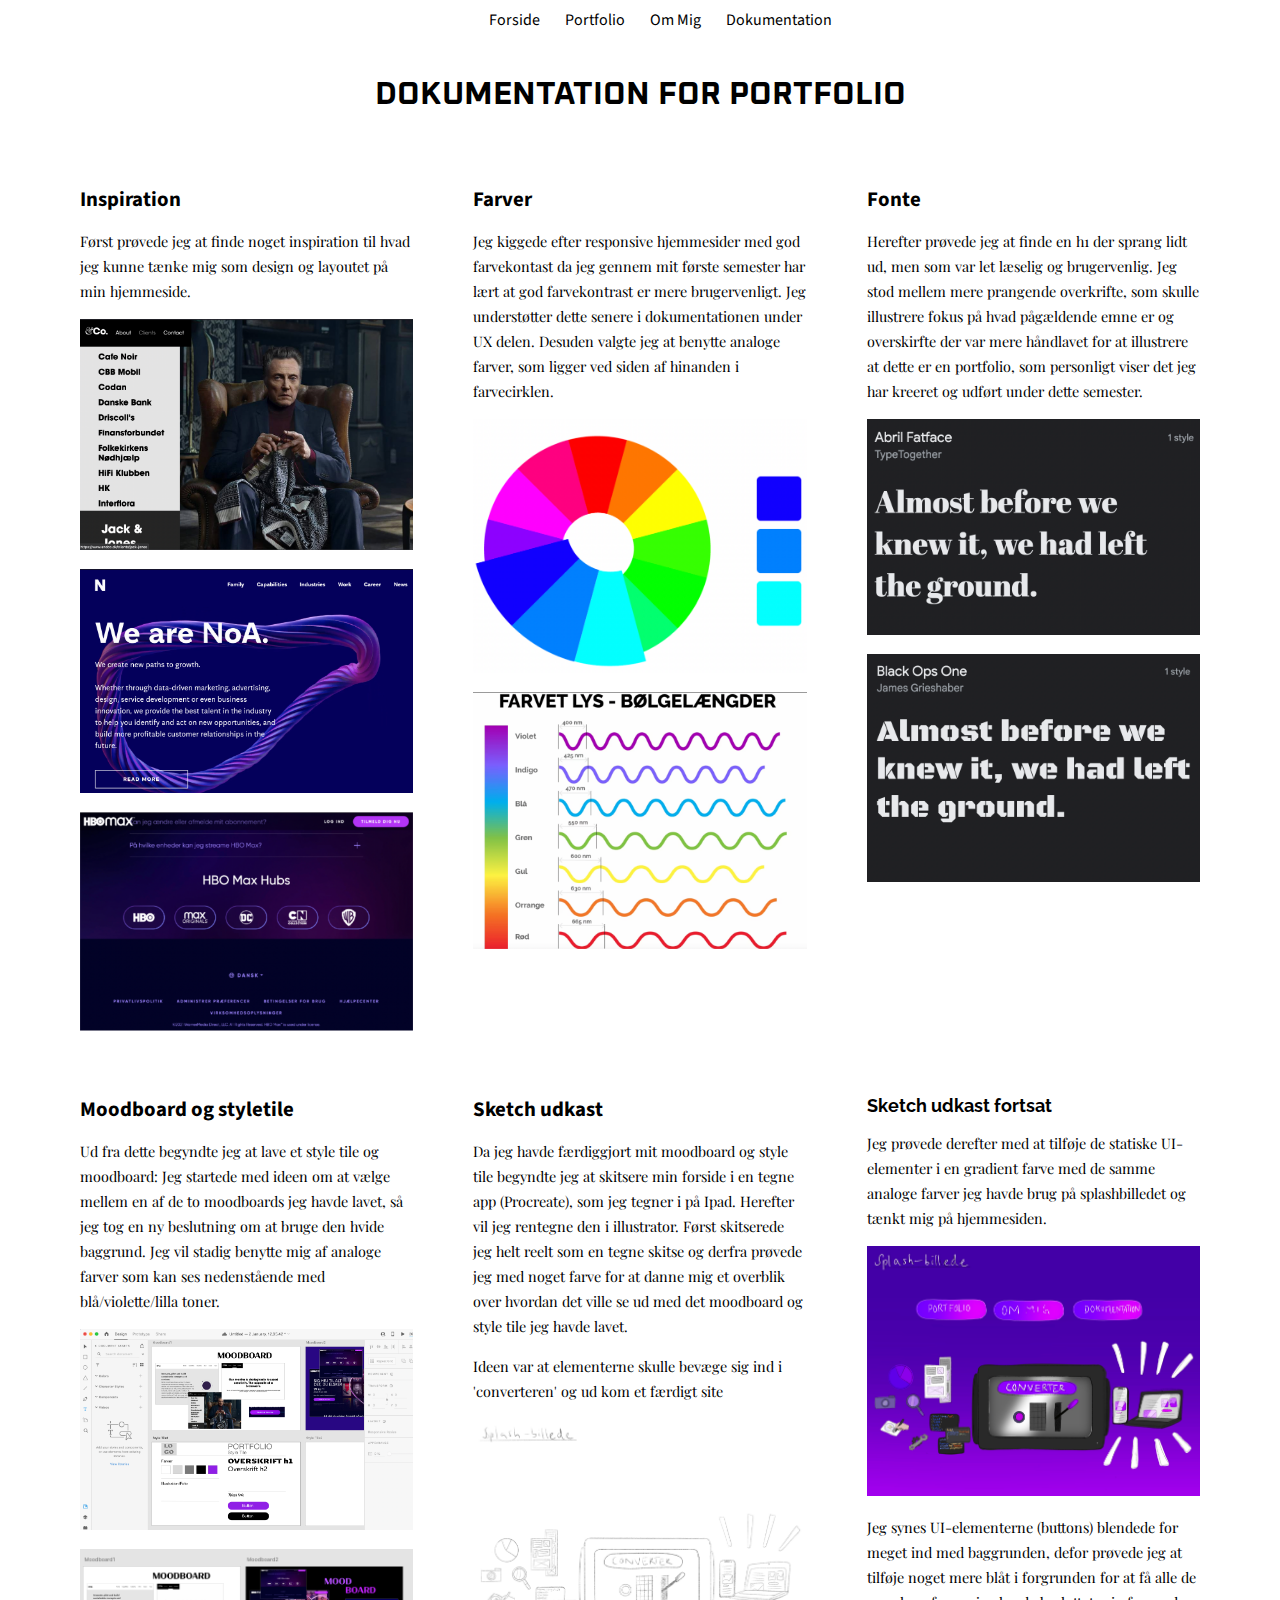
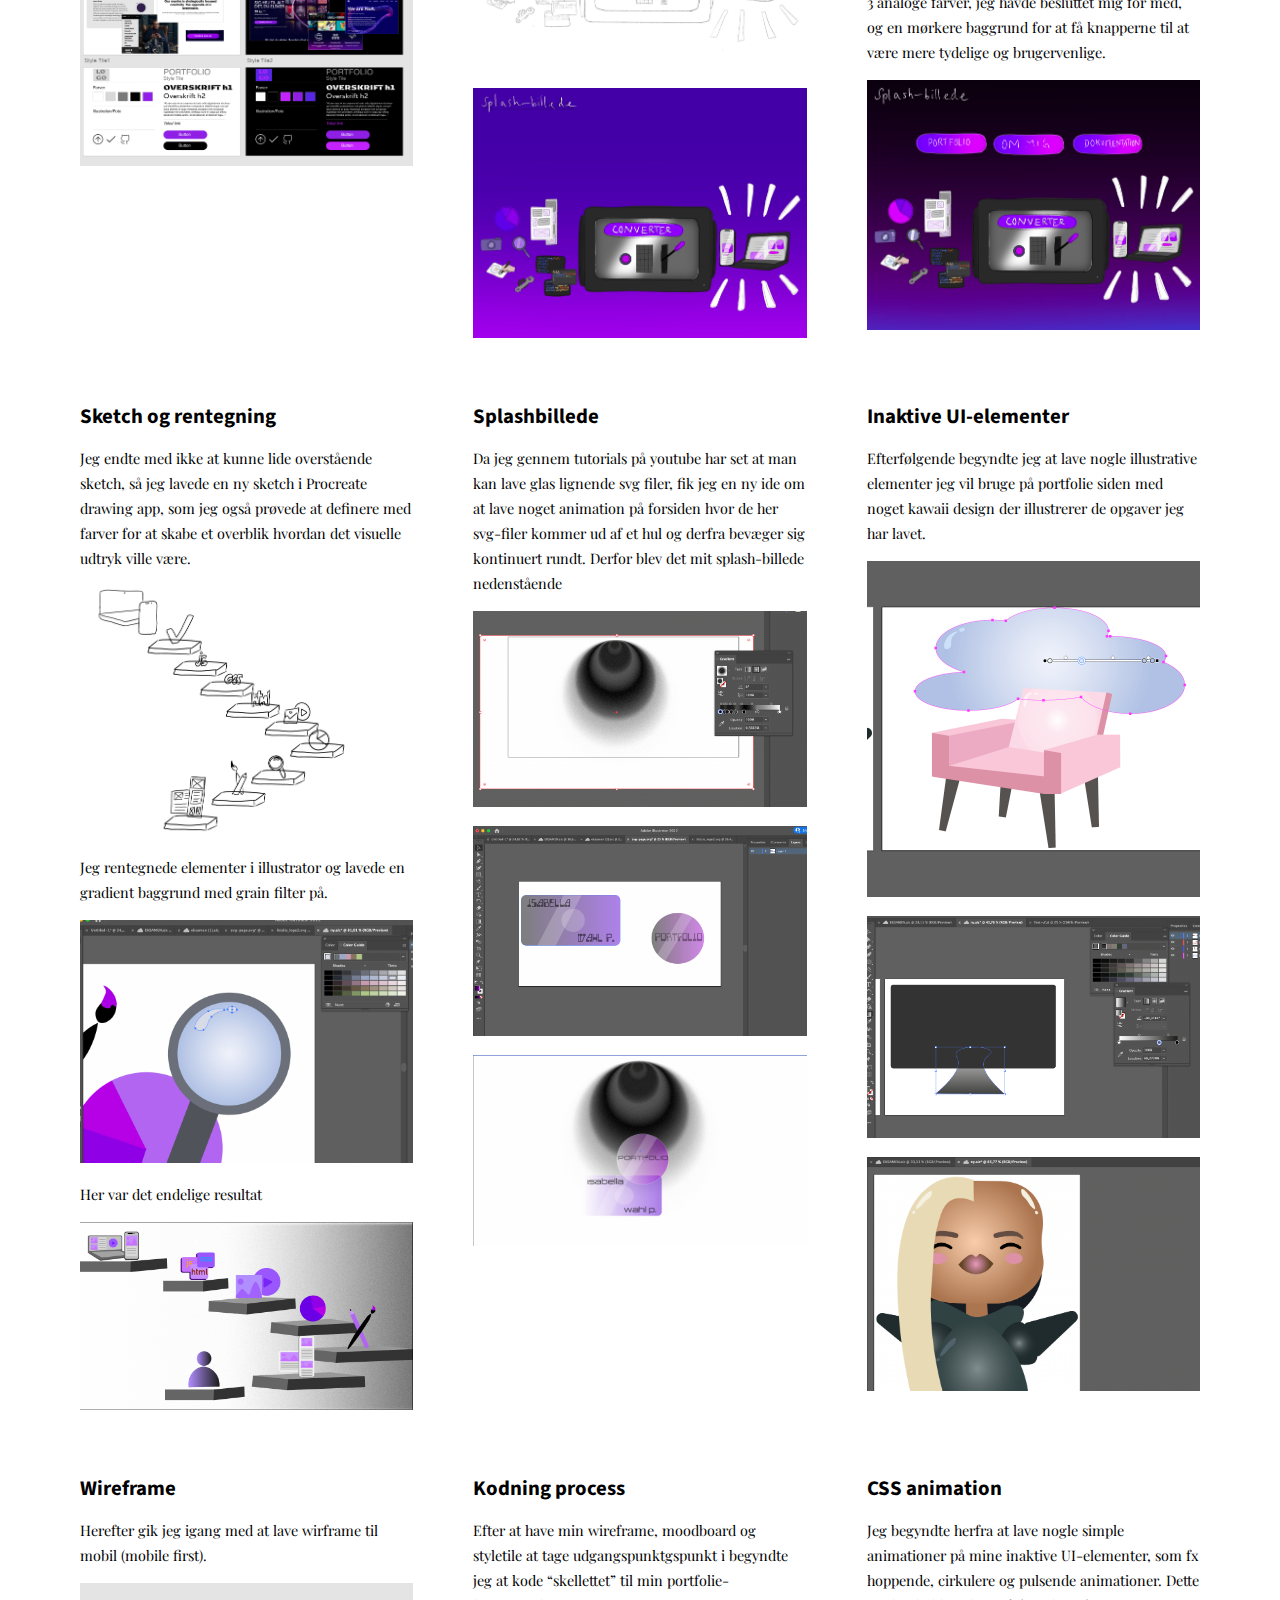
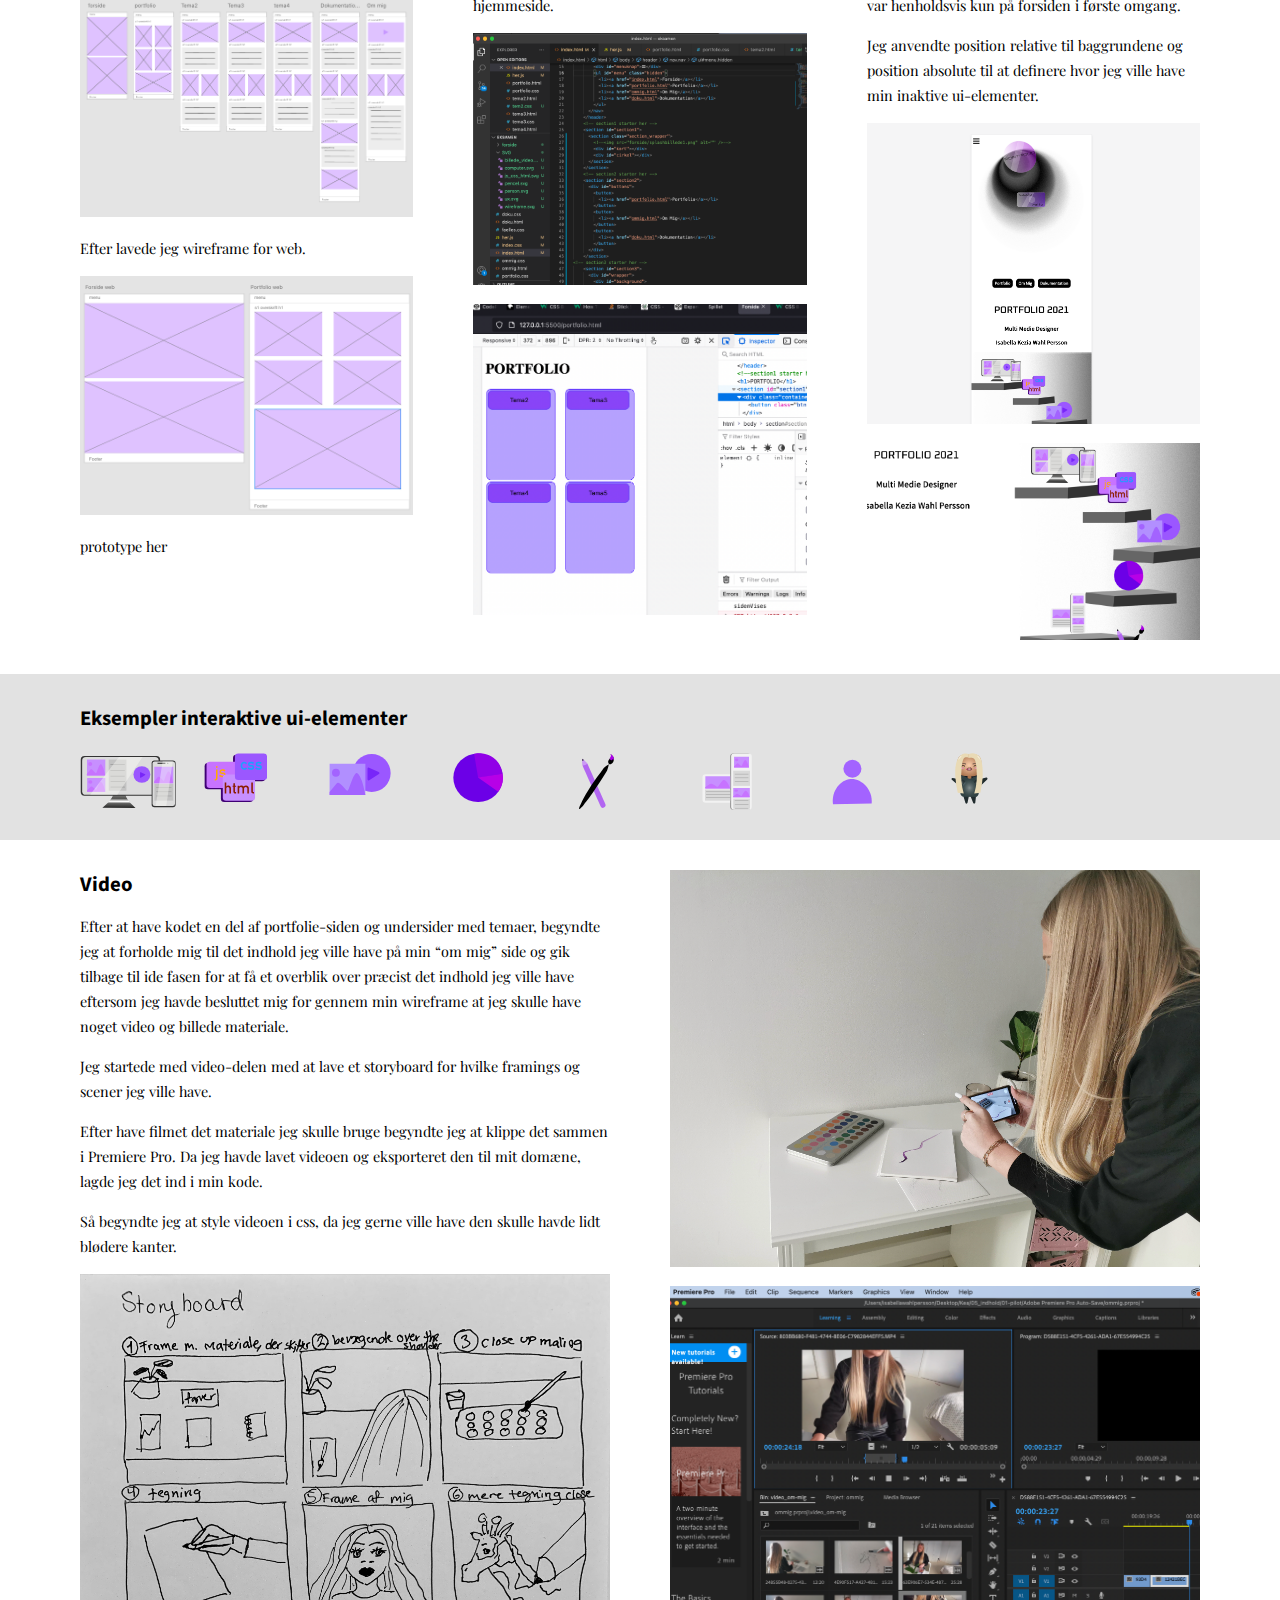
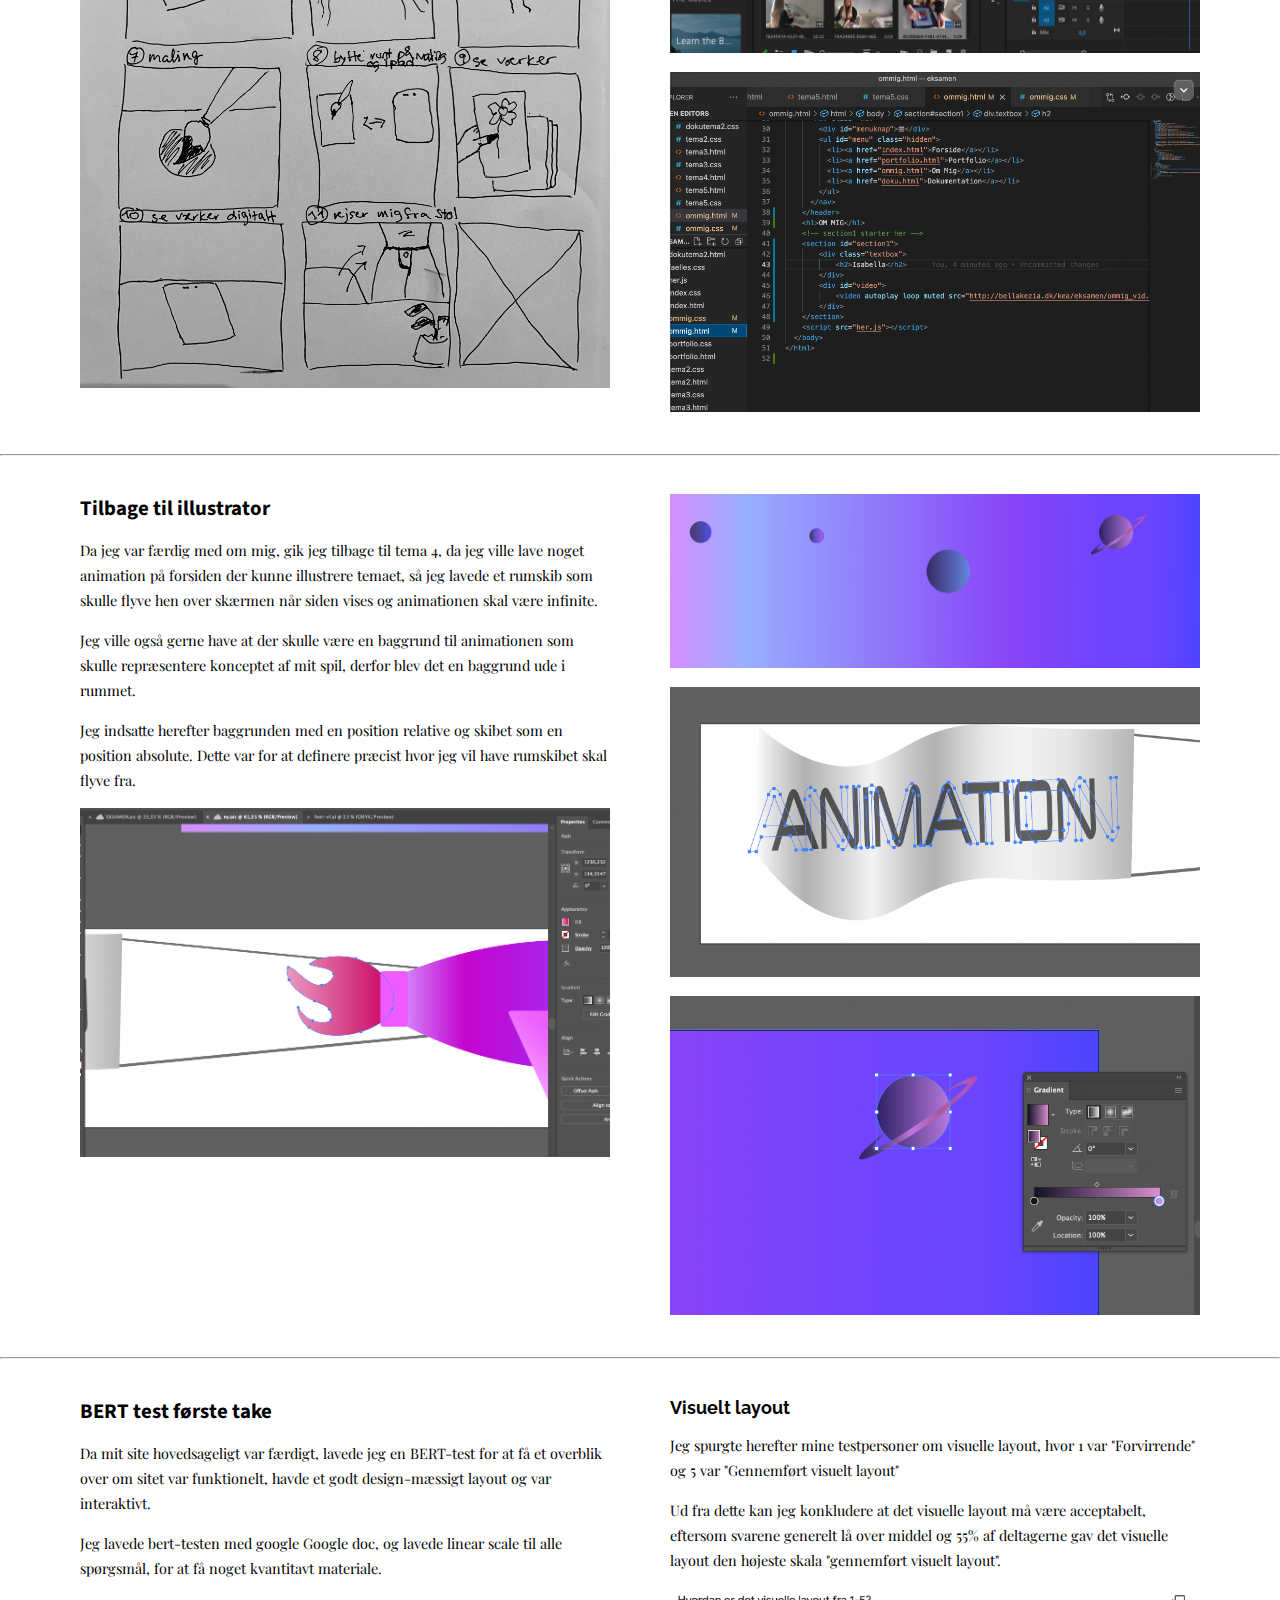
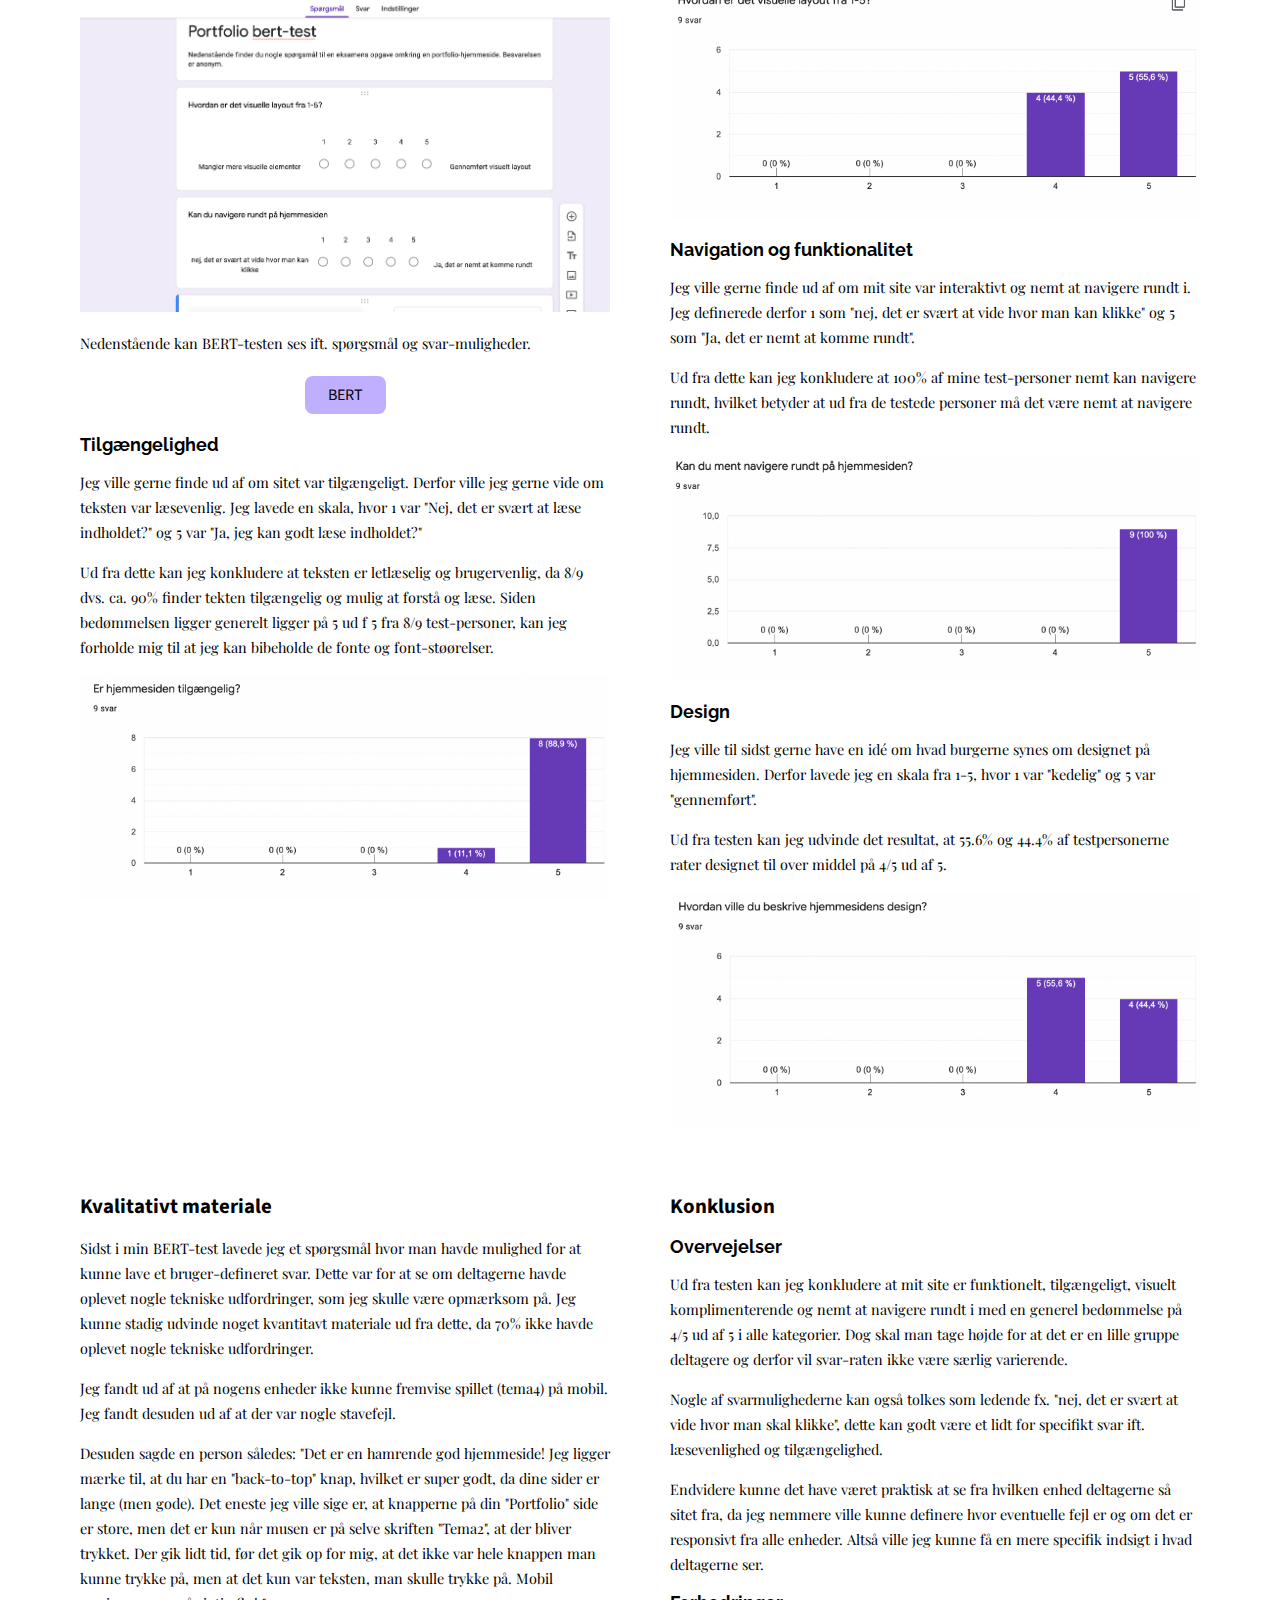
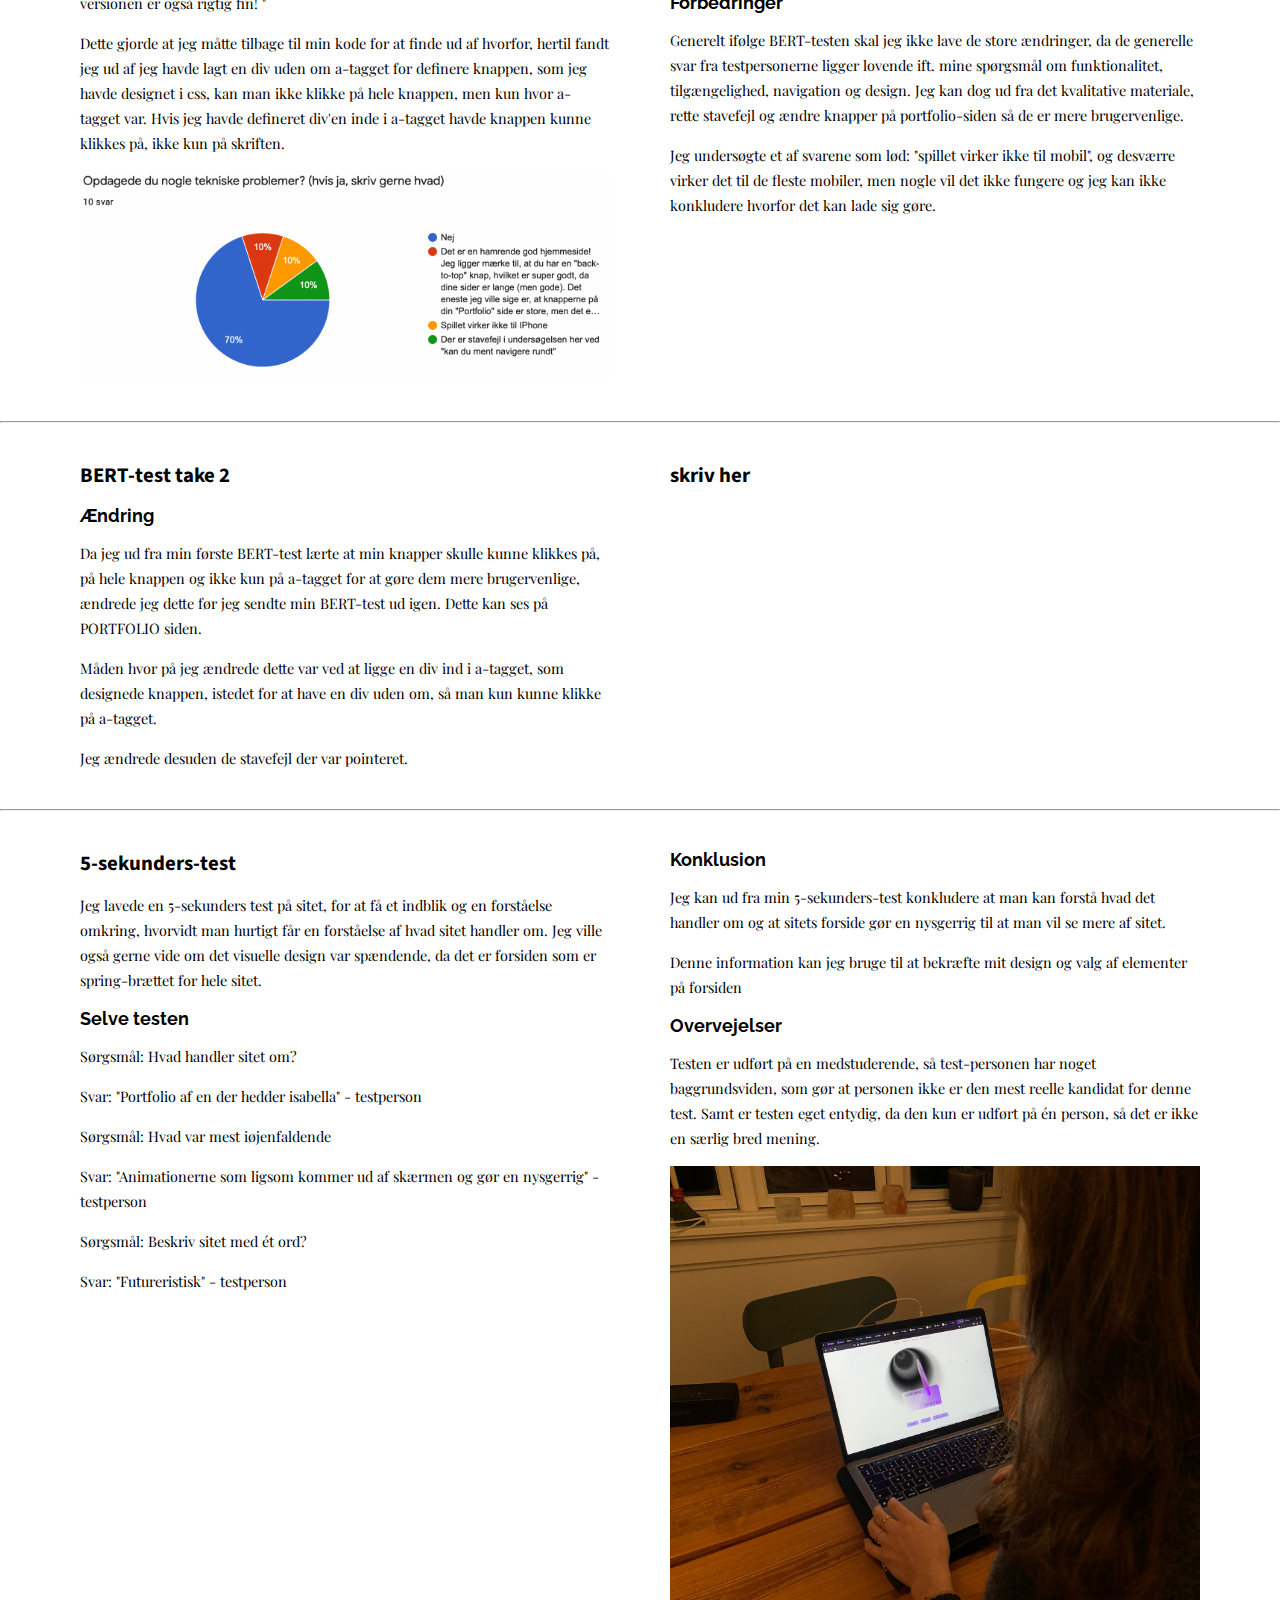
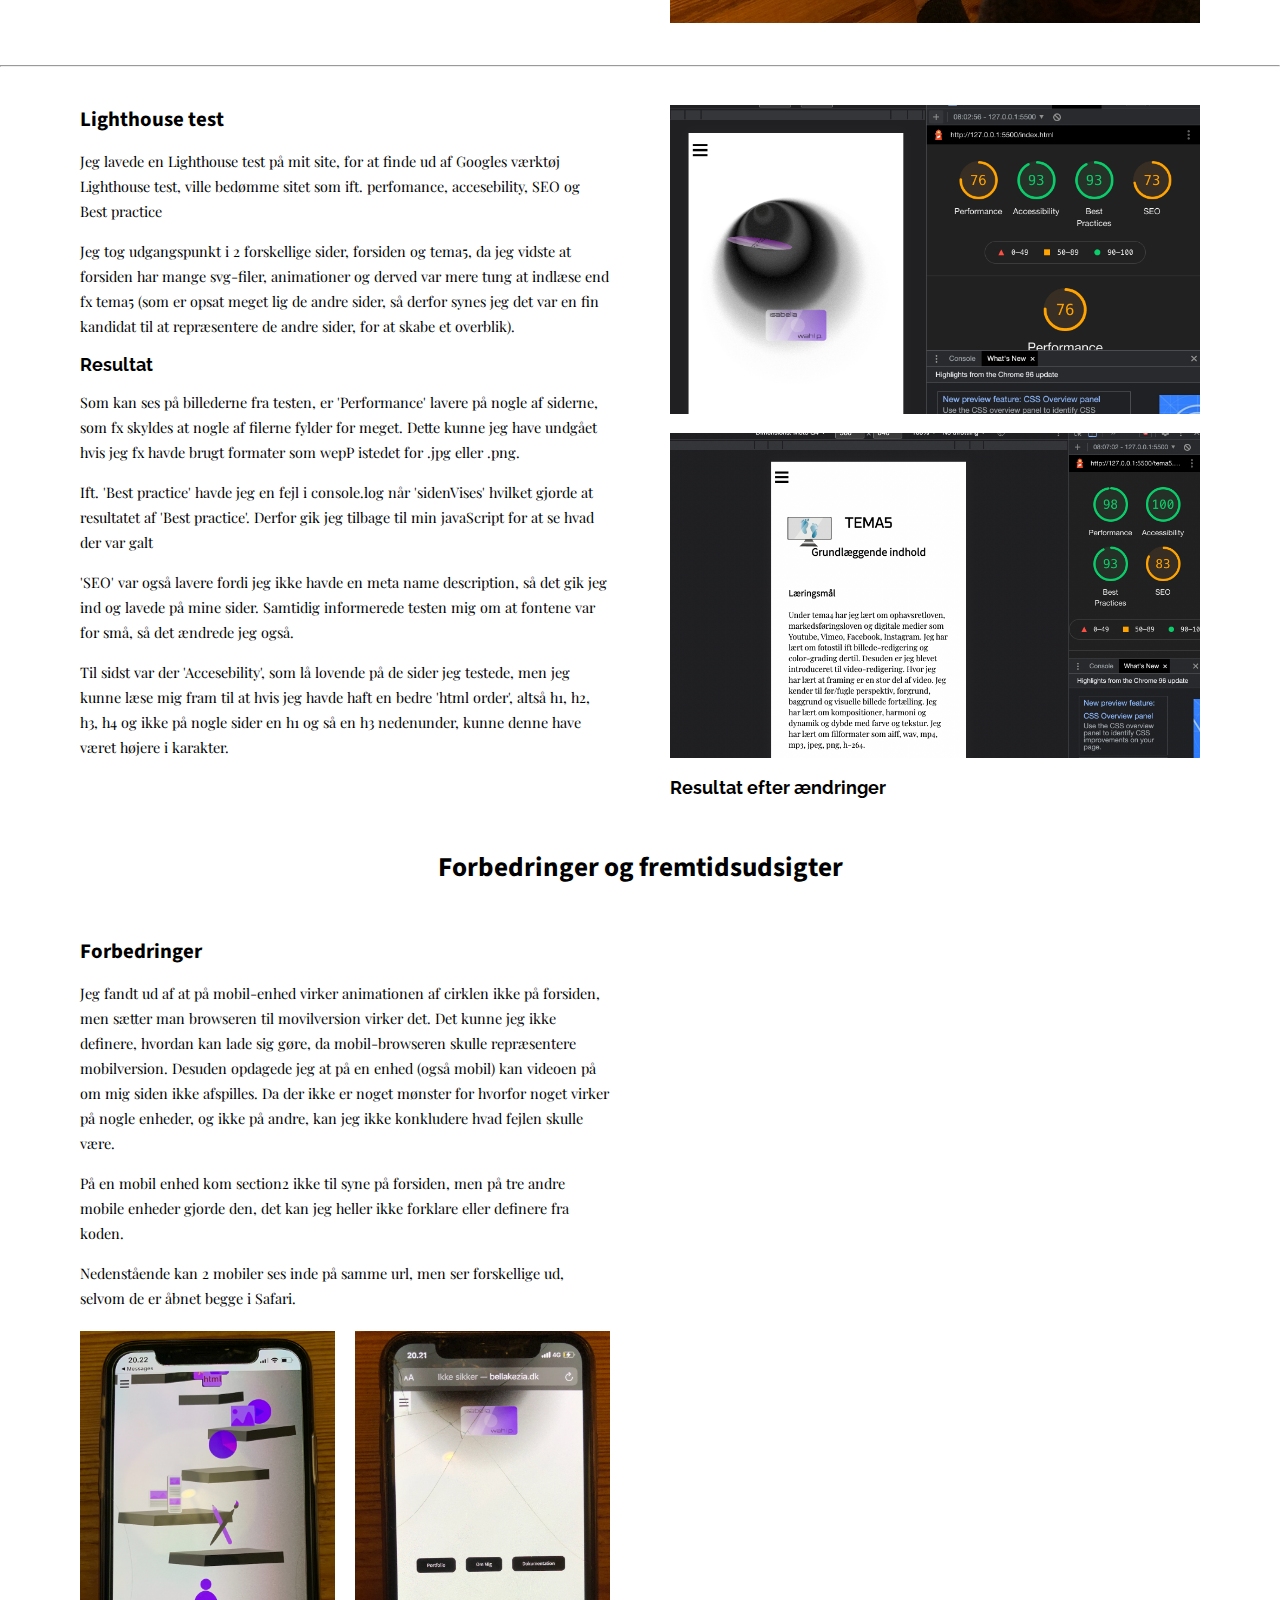
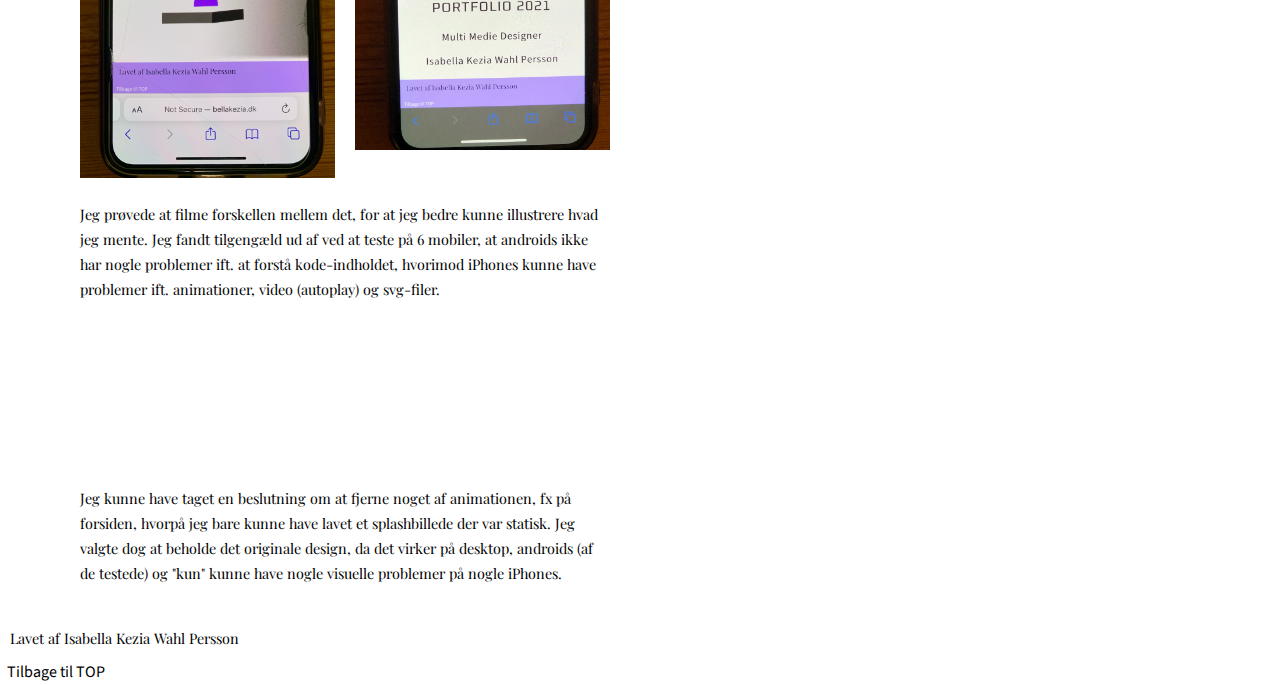
==== commit 296bf356: "javascript, animation og lighthousetest2" ====
--- a/doku.html
+++ b/doku.html
@@ -3,6 +3,7 @@
   <head>
     <meta name="robots" content="noindex" />
     <meta charset="UTF-8" />
+    <meta name="description" content="Exam portfolio">
     <meta http-equiv="X-UA-Compatible" content="IE=edge" />
     <meta name="viewport" content="width=device-width, initial-scale=1.0" />
     <title>Portfolio</title>
@@ -409,7 +410,7 @@
           <h4>Resultat</h4>
           <p>Som kan ses på billederne fra testen, er 'Performance' lavere på nogle af siderne, som fx skyldes at nogle af filerne fylder for meget. Dette kunne jeg have undgået hvis jeg fx havde brugt formater som wepP istedet for .jpg eller .png.</p>
           <p>Ift. 'Best practice' havde jeg en fejl i console.log når 'sidenVises' hvilket gjorde at resultatet af 'Best practice'. Derfor gik jeg tilbage til min javaScript for at se hvad der var galt</p>
-          <p>'SEO' var også lavere fordi jeg ikke havde en meta name description, så det gik jeg ind og lavede på mine sider.</p>
+          <p>'SEO' var også lavere fordi jeg ikke havde en meta name description, så det gik jeg ind og lavede på mine sider. Samtidig informerede testen mig om at fontene var for små, så det ændrede jeg også.</p>
           <p>Til sidst var der 'Accesebility', som lå lovende på de sider jeg testede, men jeg kunne læse mig fram til at hvis jeg havde haft en bedre 'html order', altså h1, h2, h3, h4 og ikke på nogle sider en h1 og så en h3 nedenunder, kunne denne have været højere i karakter.</p>
         </div>
         <div class="textbox">
@@ -420,6 +421,7 @@
             <img src="dokumentation/lighthousetest2.png" alt="lighthousetest">
           </div>
         <h4>Resultat efter ændringer</h4>
+
         </div>
       </section>
     <!--Her starter last_section-->
--- a/faelles.css
+++ b/faelles.css
@@ -86,7 +86,7 @@
 a {
   color: rgb(255, 255, 255);
   text-decoration: none;
-  font-size: 0.6rem;
+  font-size: 0.8rem;
 }
 header {
   position: sticky;
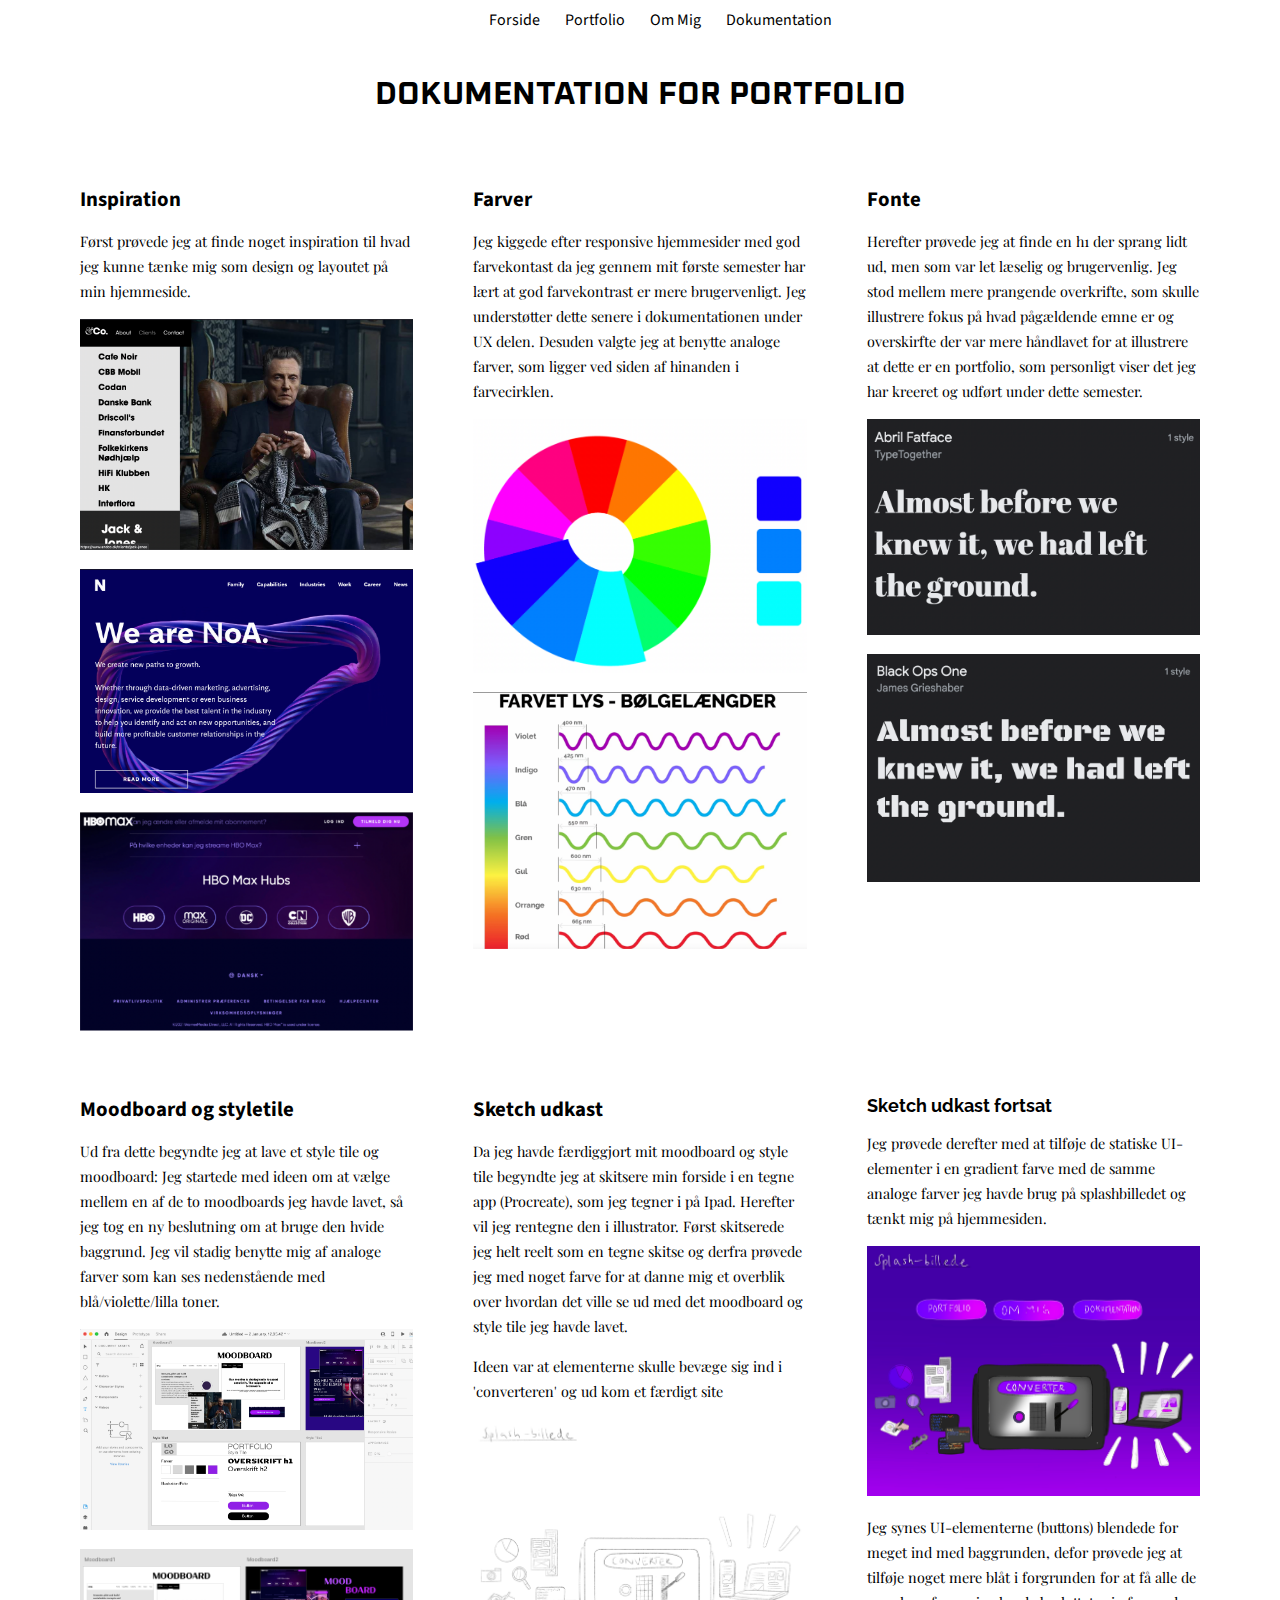
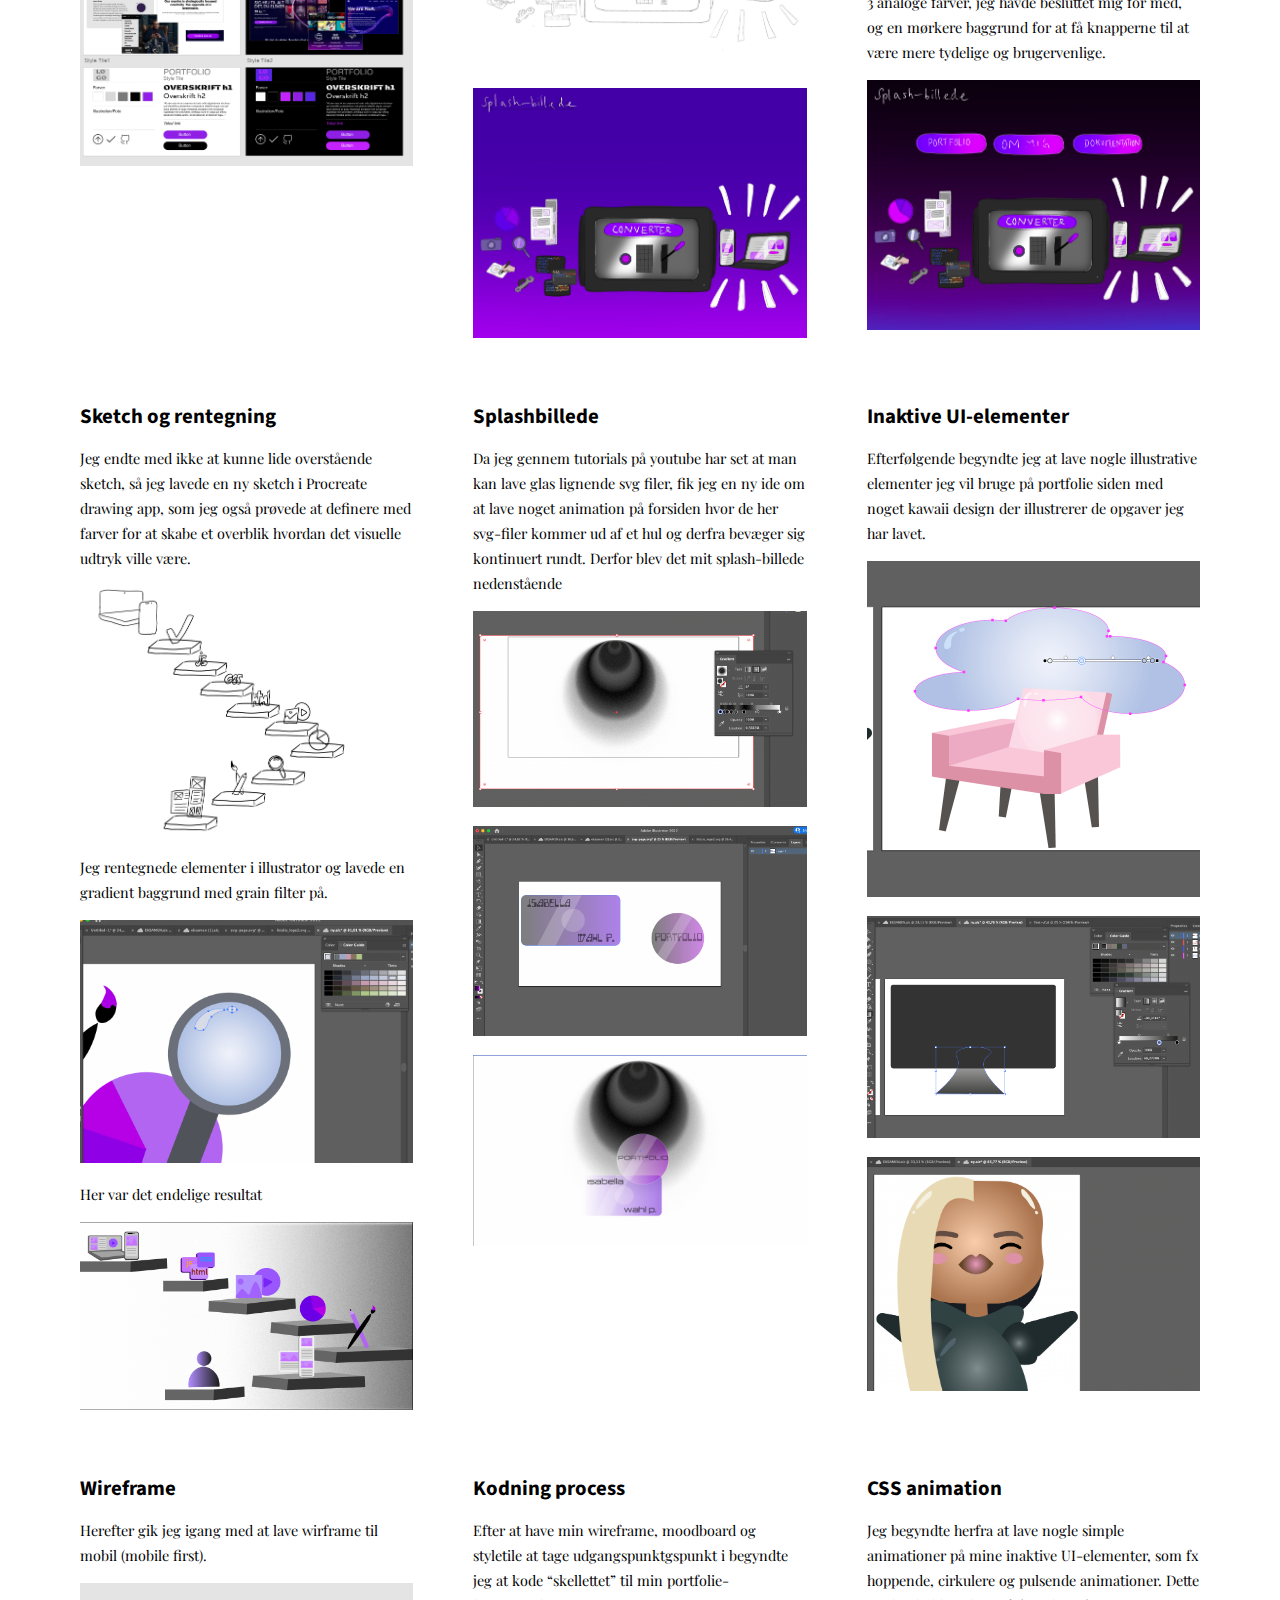
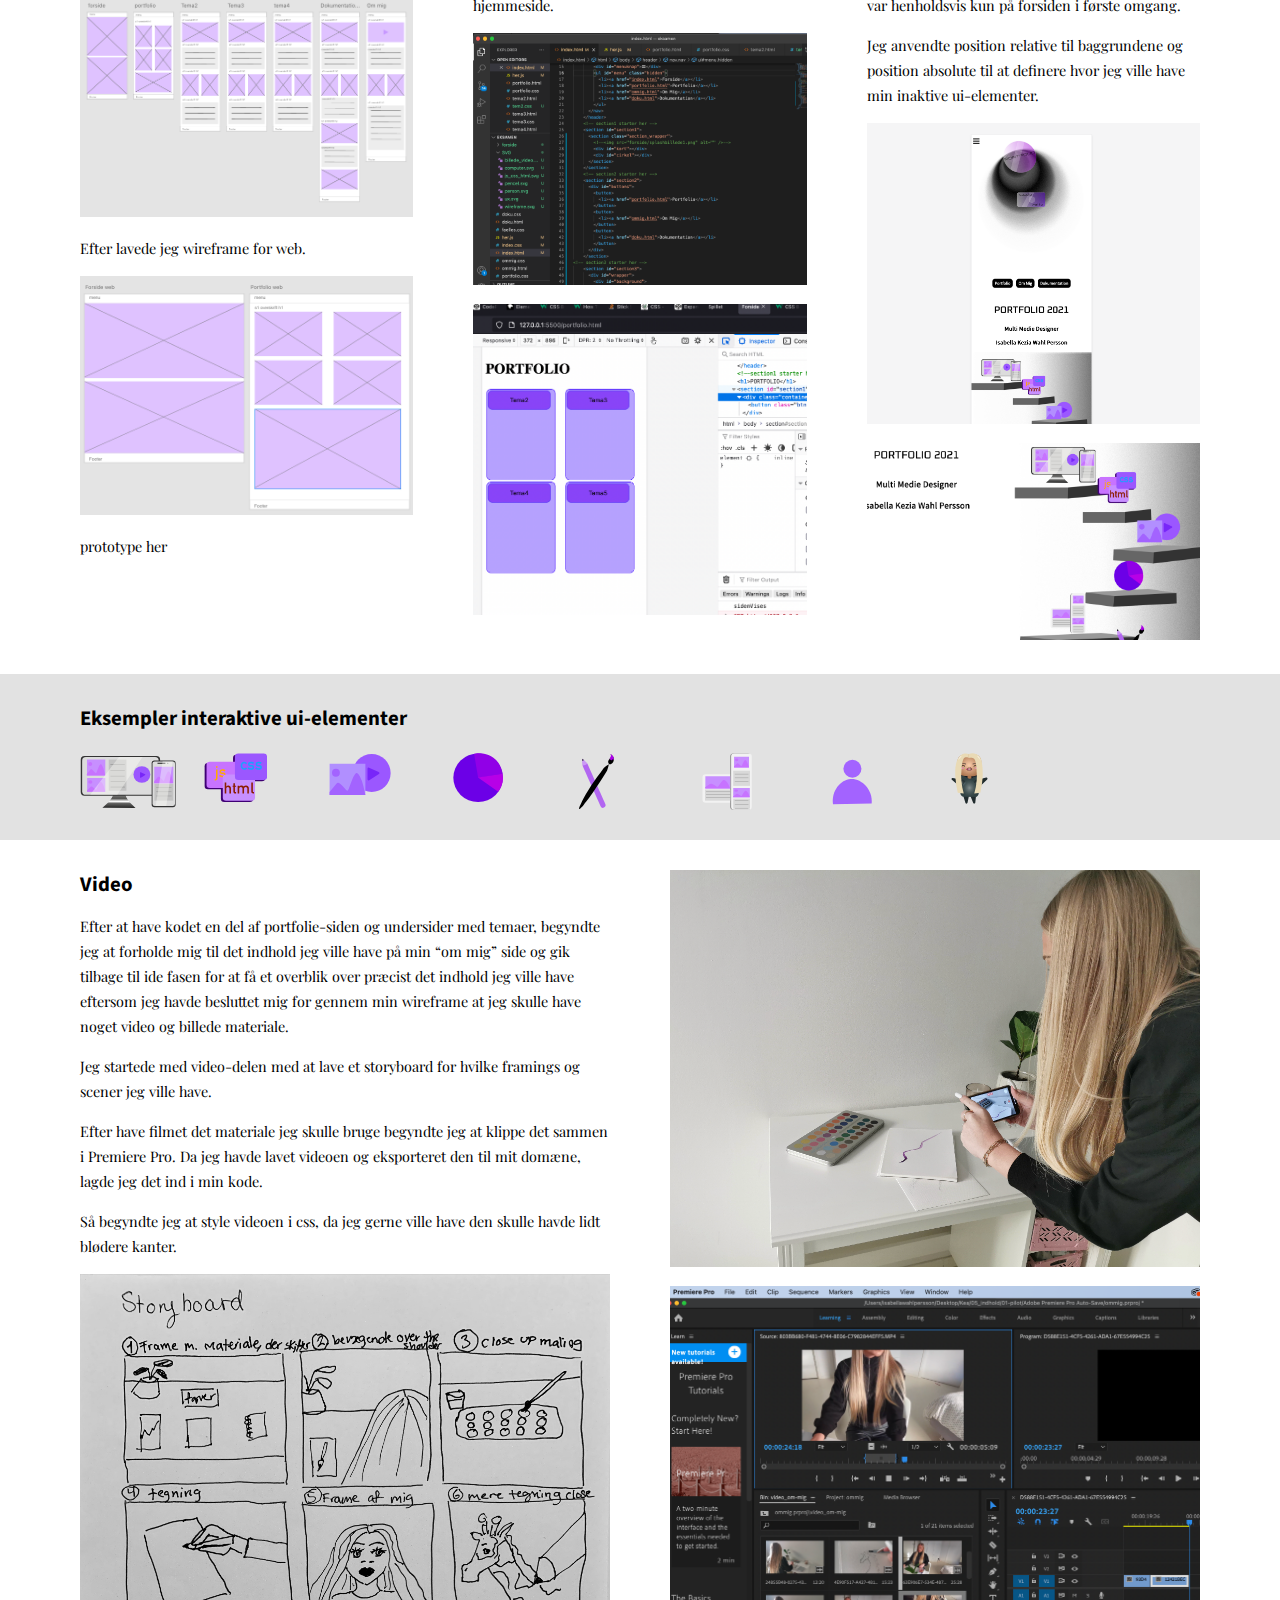
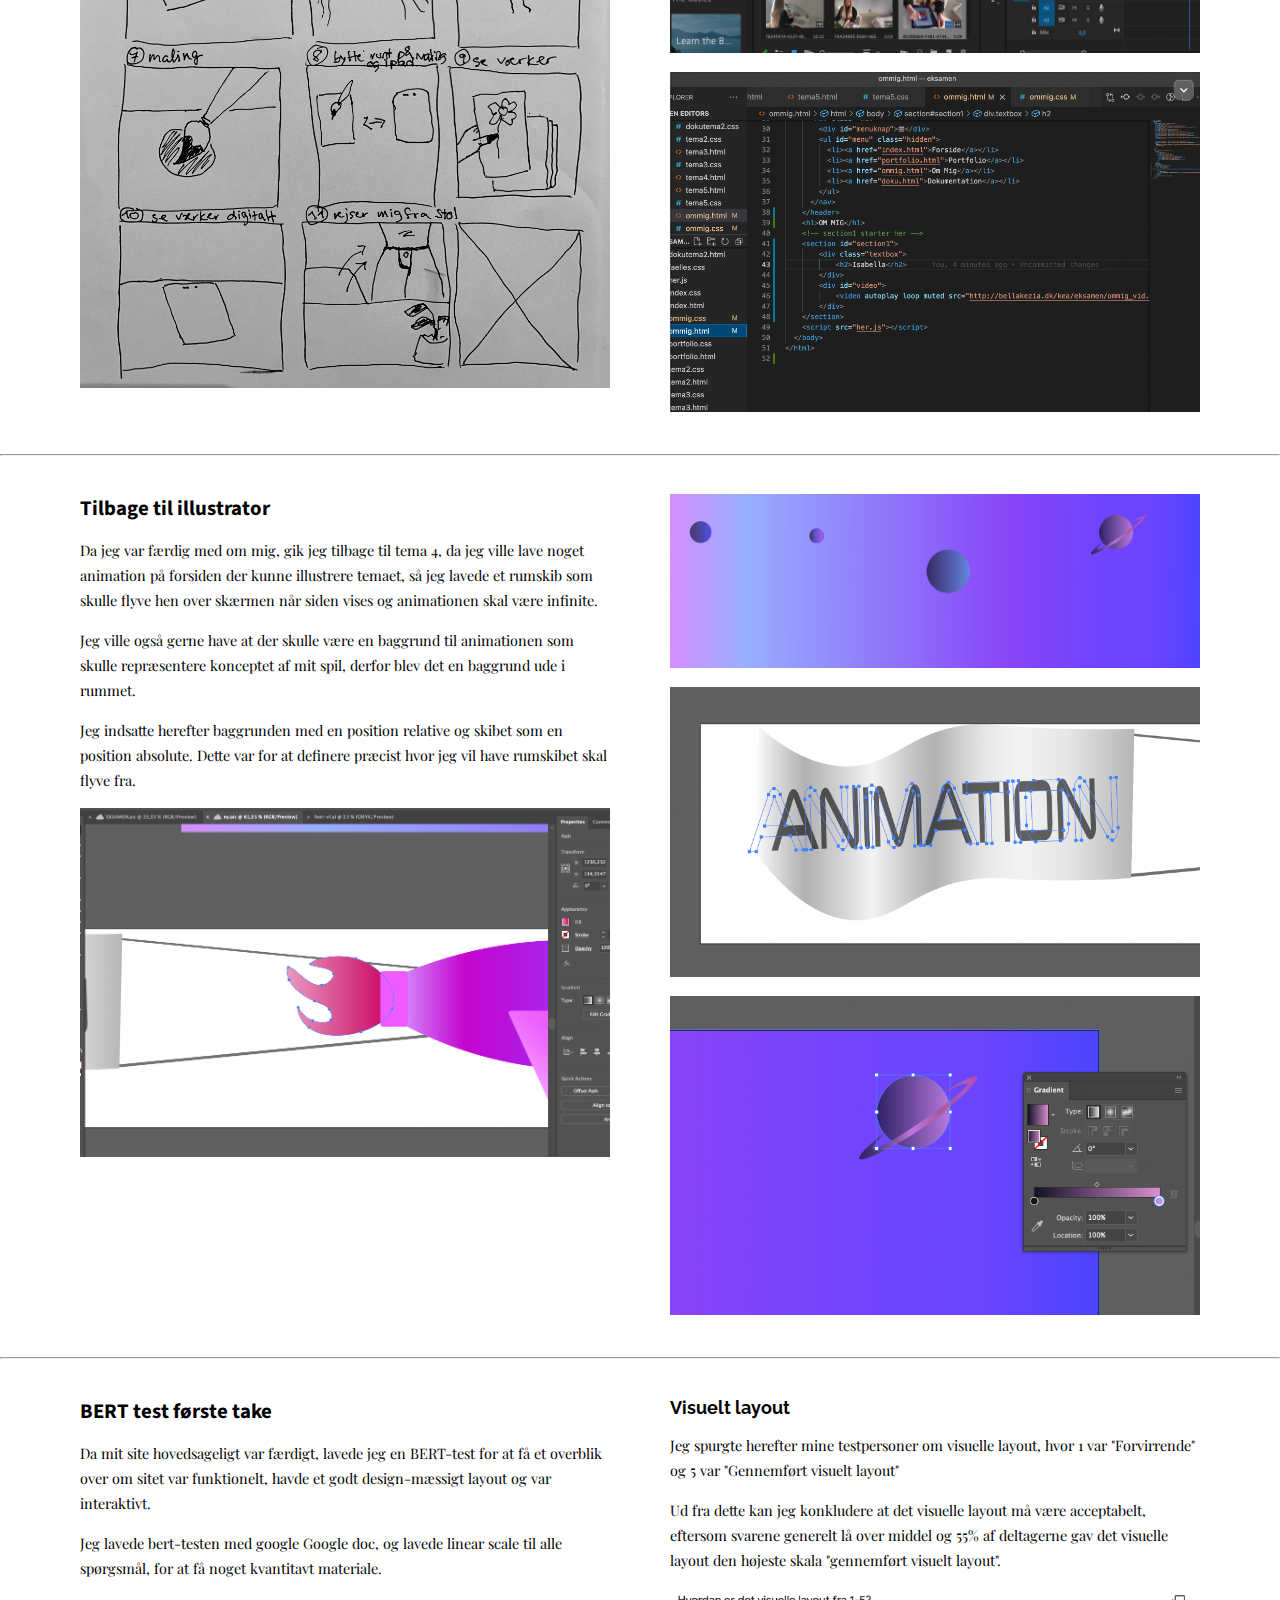
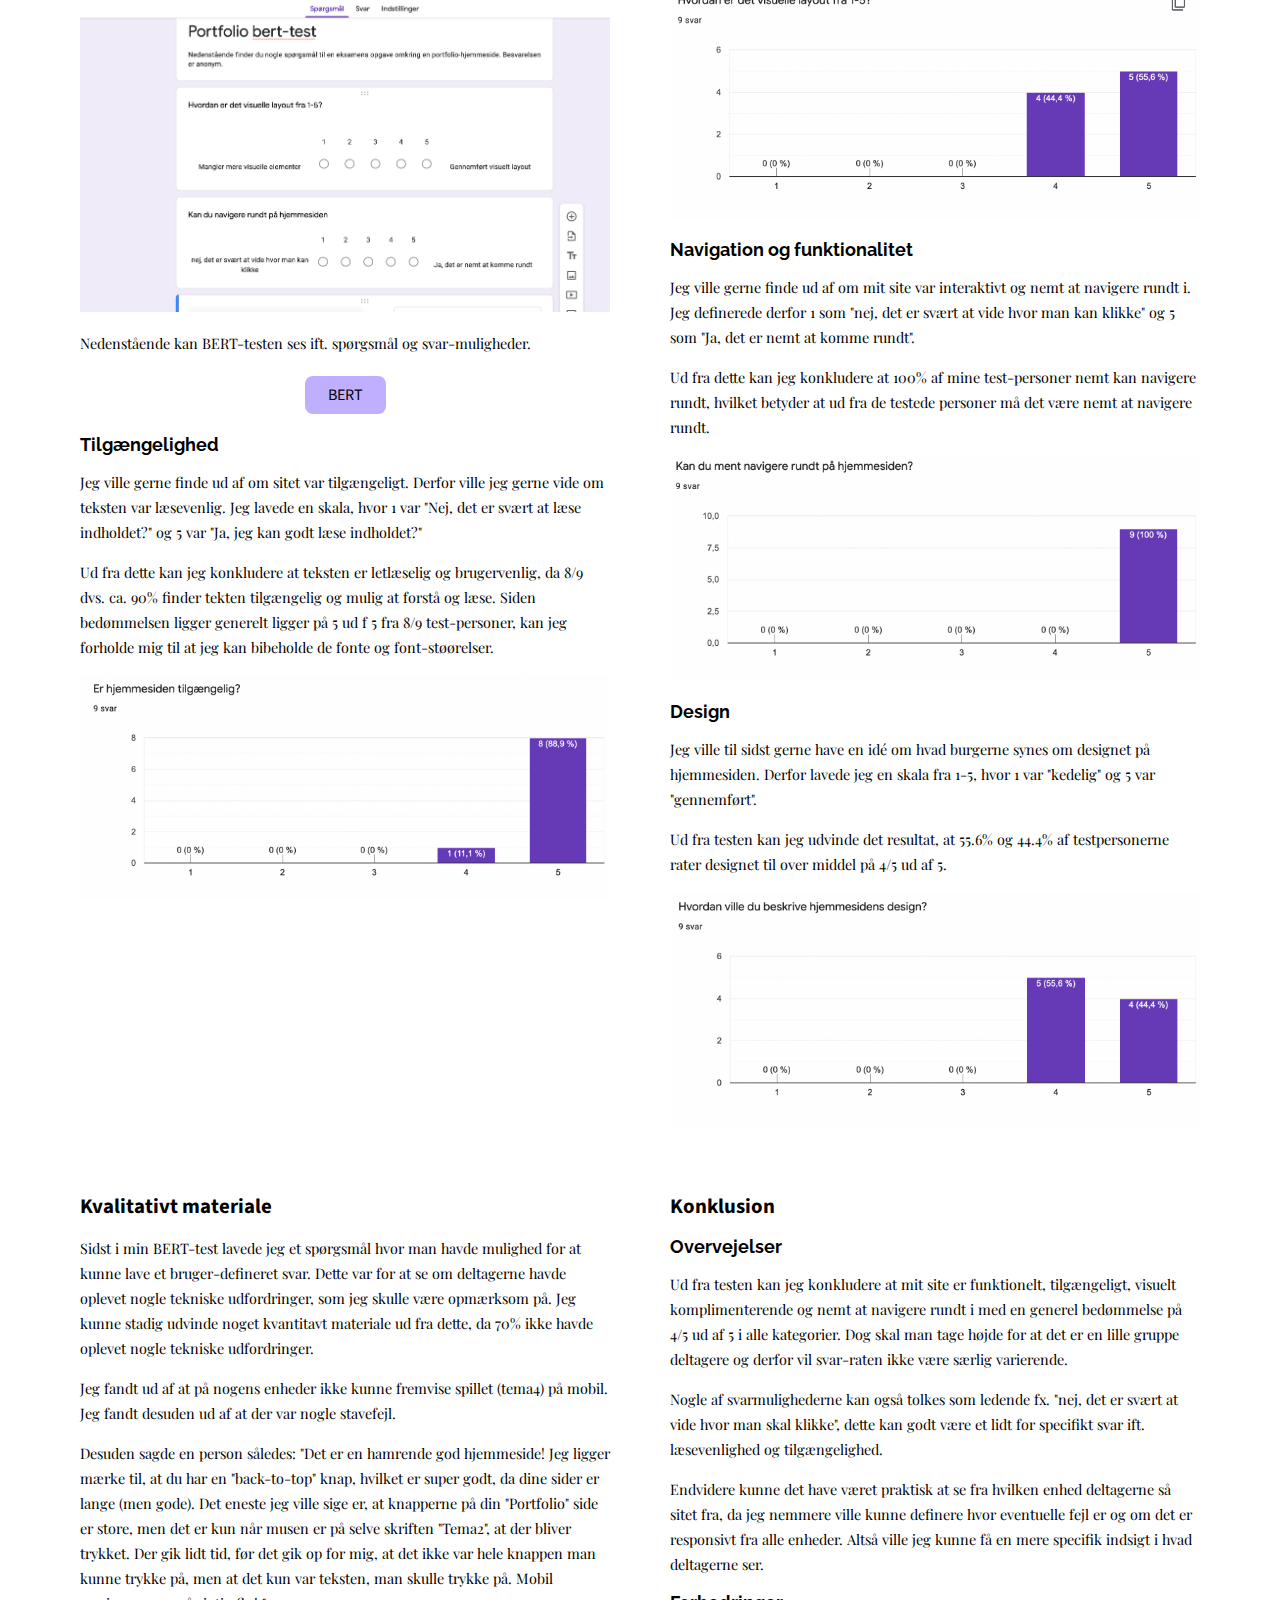
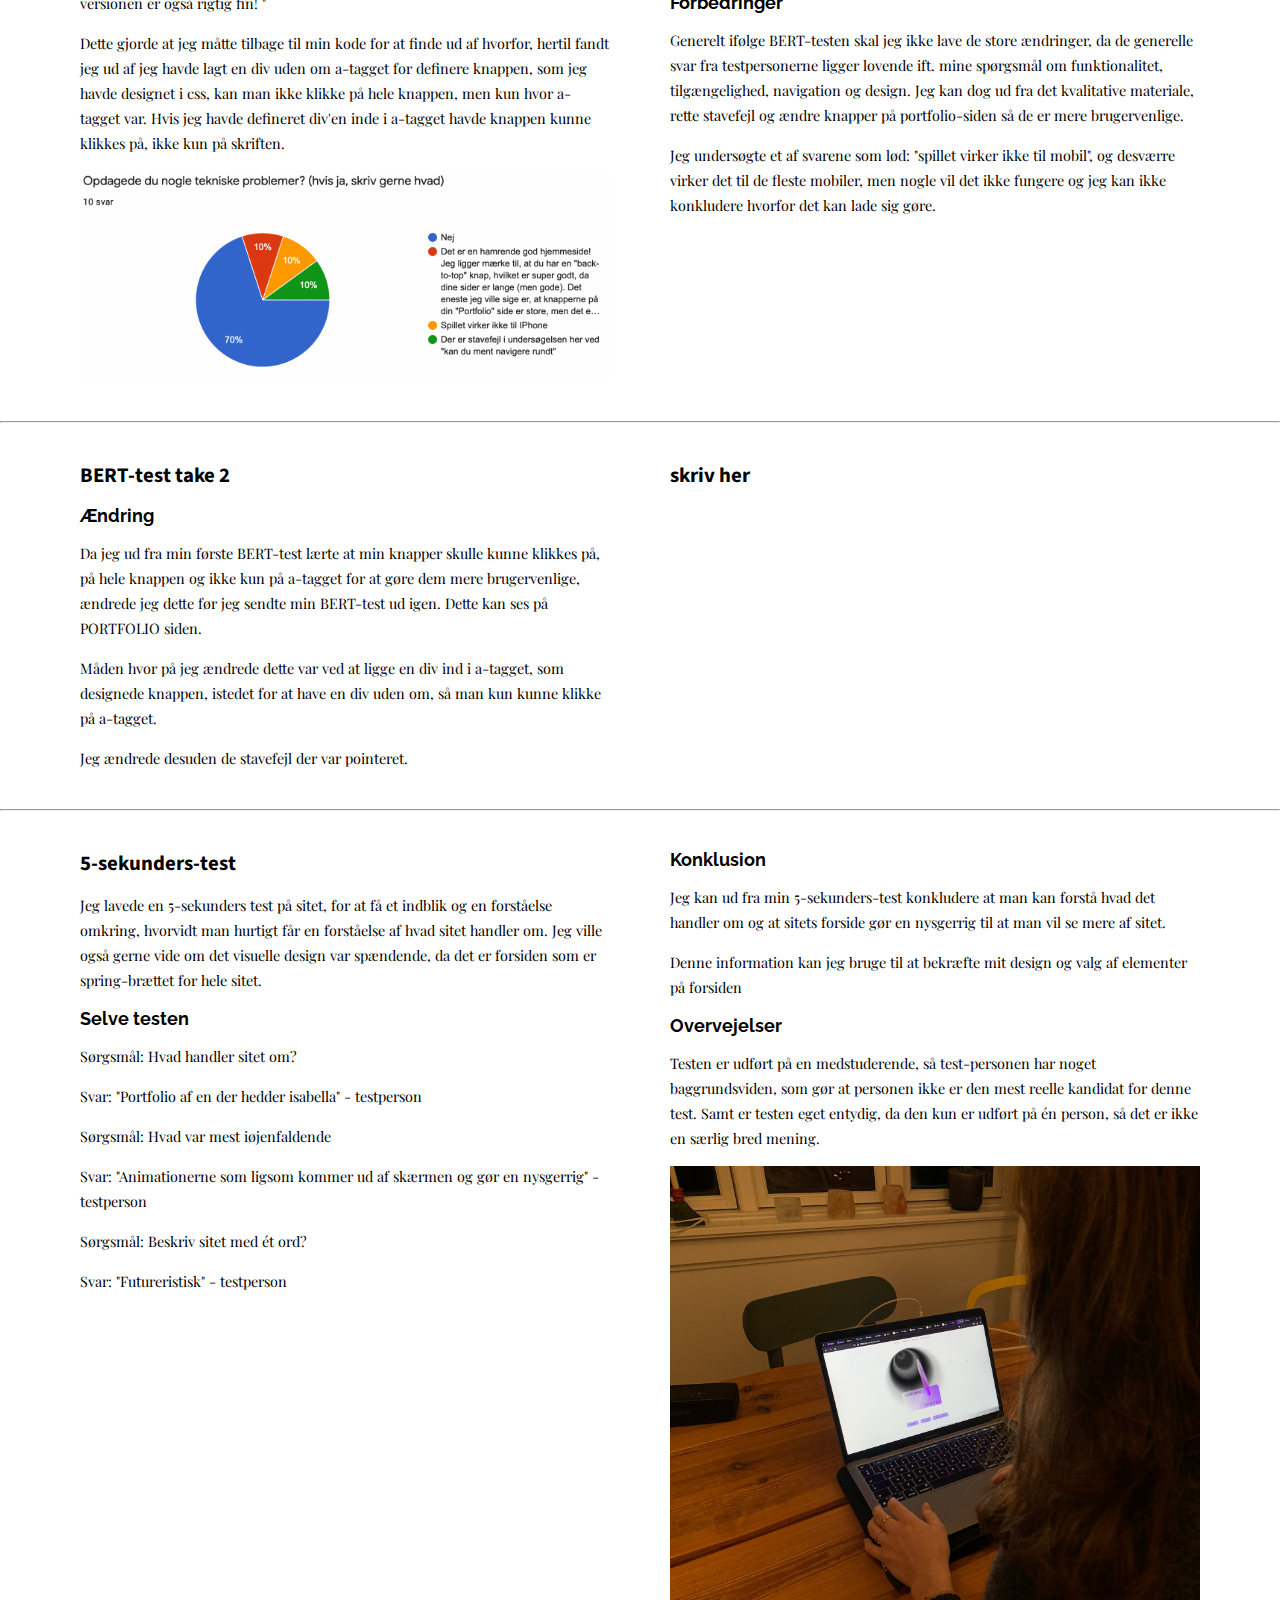
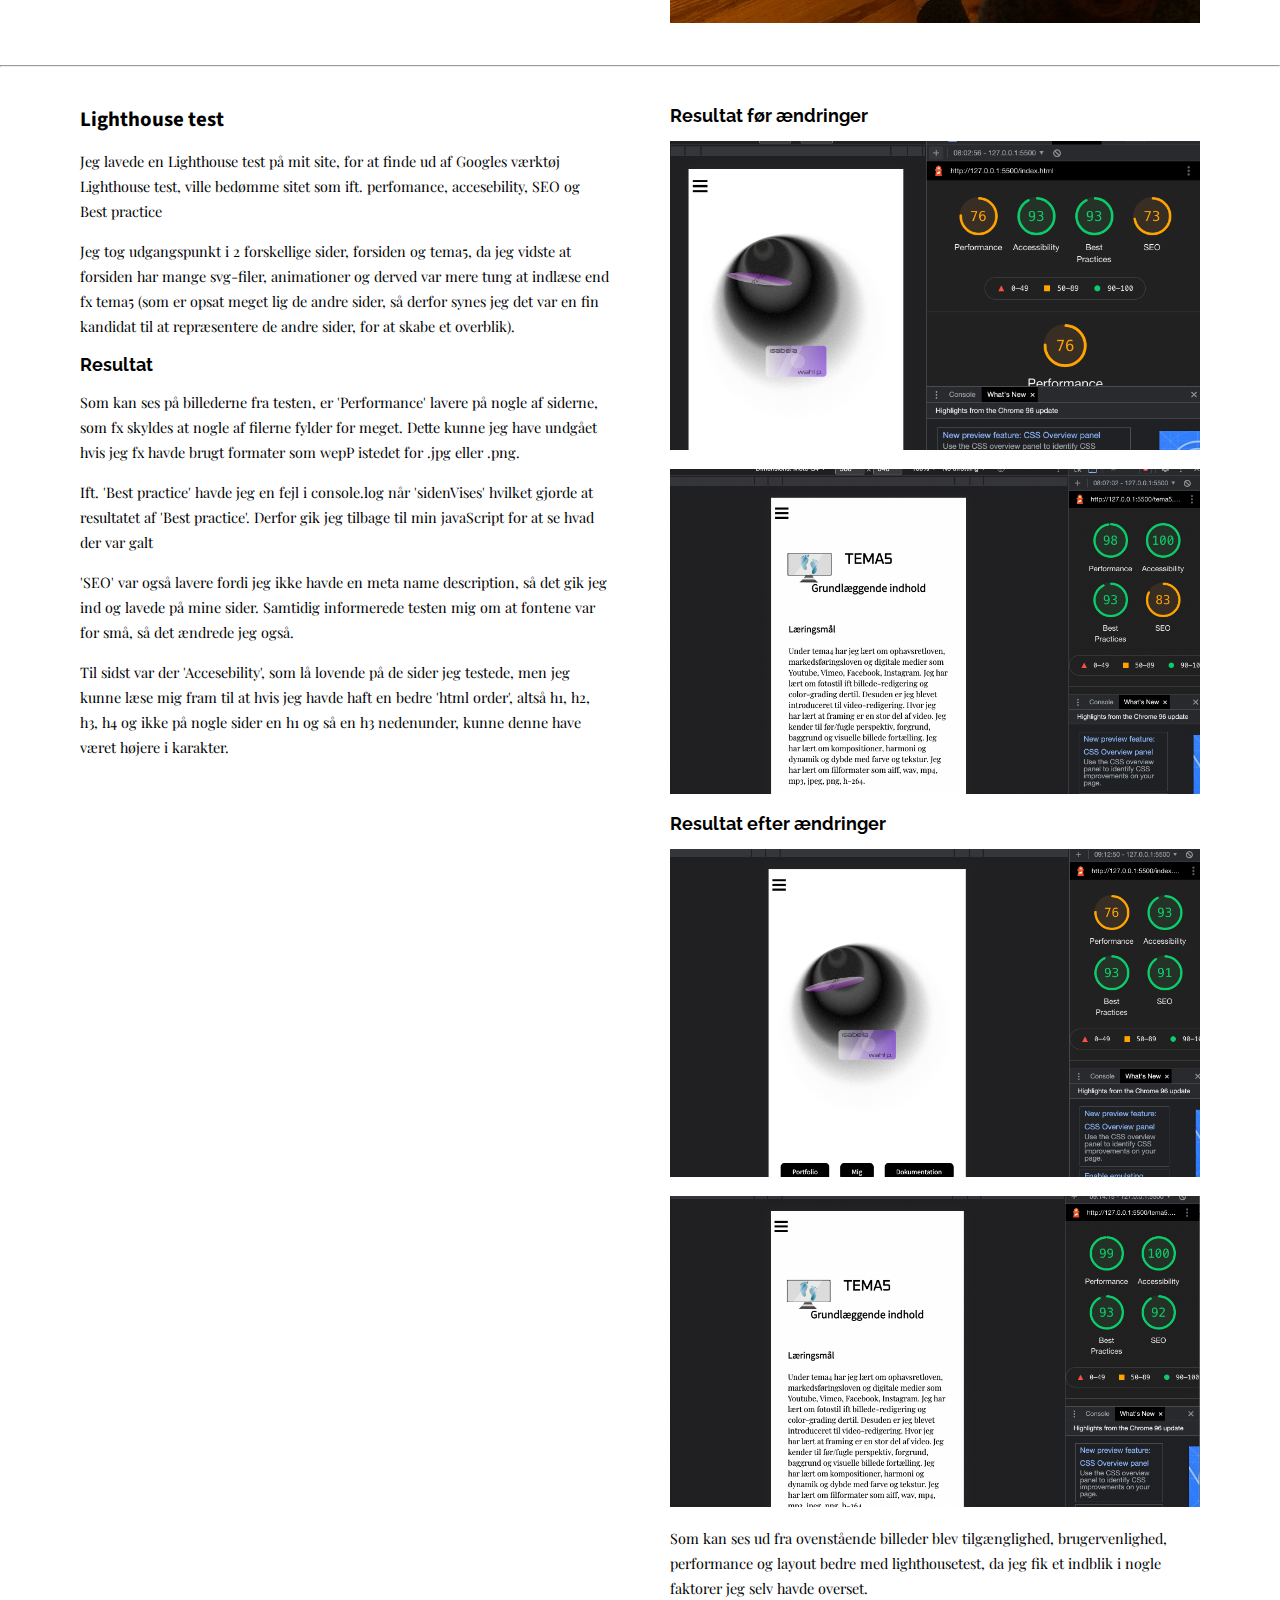
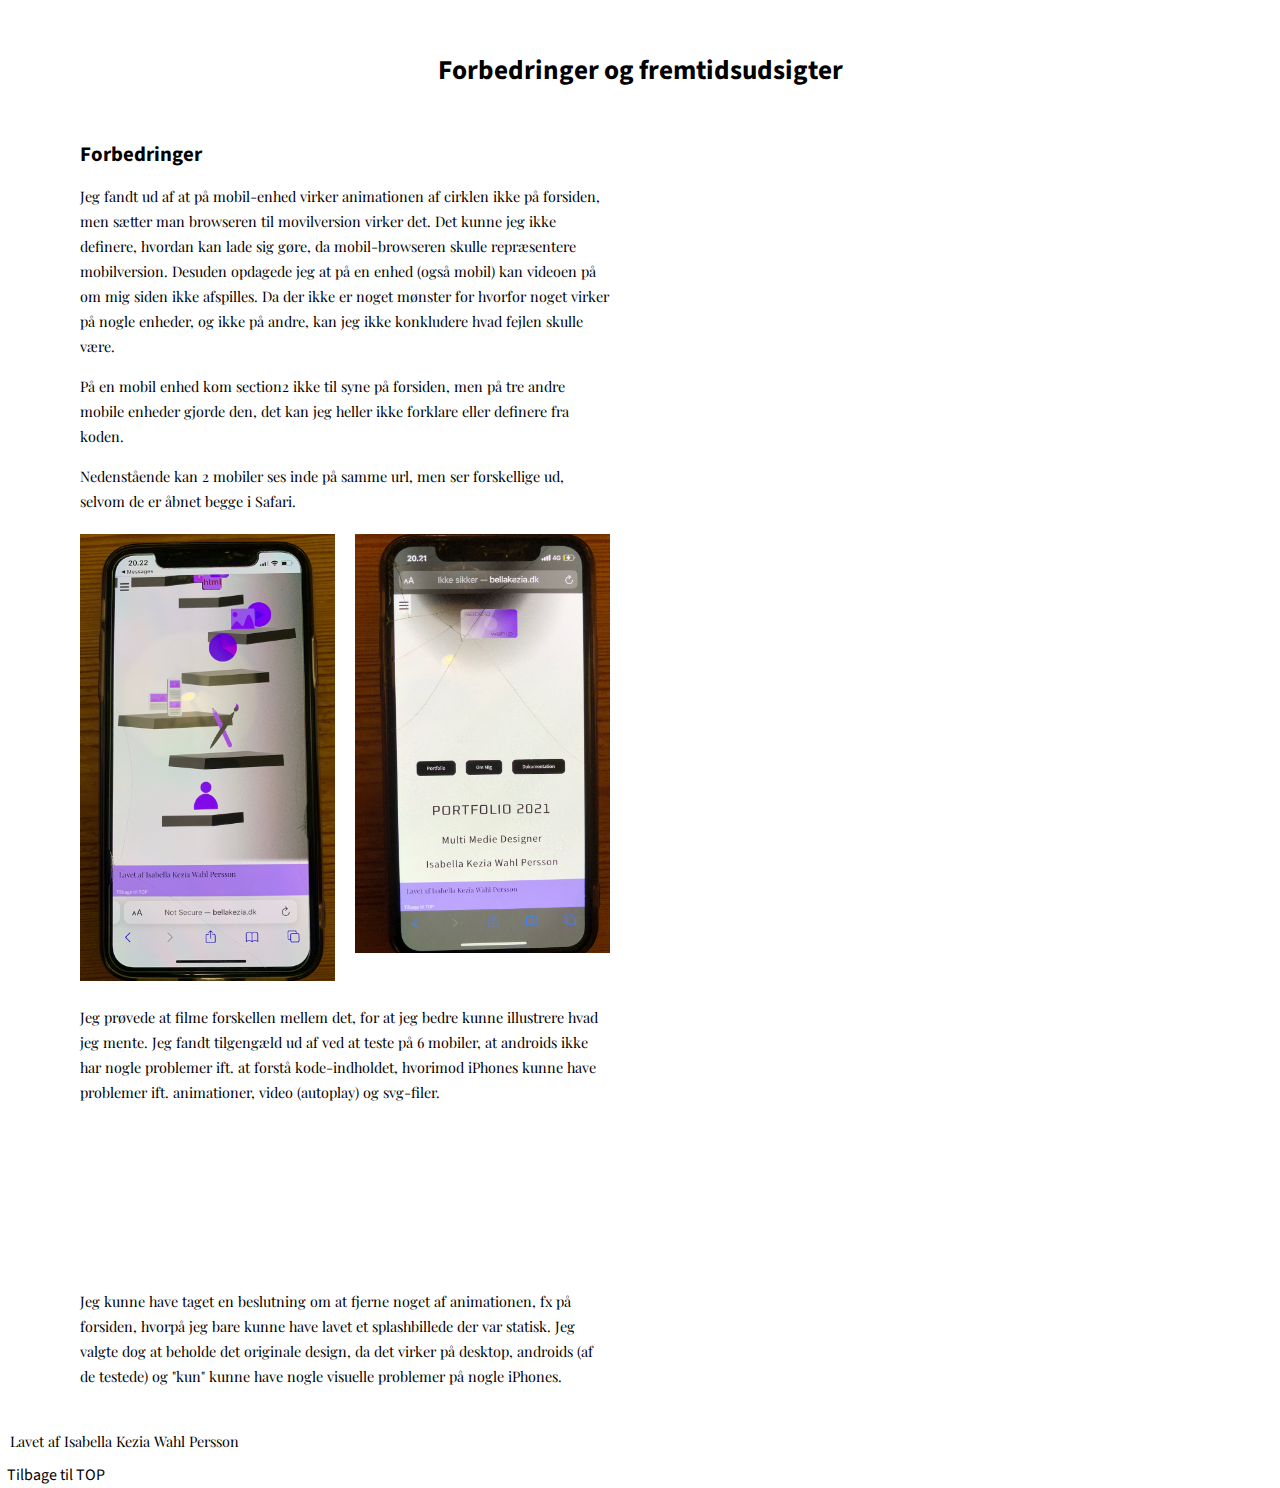
==== commit 649e88fd: "lighthouse resultat analyse" ====
--- a/doku.html
+++ b/doku.html
@@ -414,6 +414,7 @@
           <p>Til sidst var der 'Accesebility', som lå lovende på de sider jeg testede, men jeg kunne læse mig fram til at hvis jeg havde haft en bedre 'html order', altså h1, h2, h3, h4 og ikke på nogle sider en h1 og så en h3 nedenunder, kunne denne have været højere i karakter.</p>
         </div>
         <div class="textbox">
+          <h4>Resultat før ændringer</h4>
           <div class="img">
             <img src="dokumentation/lighthousetest1.png" alt="lighthousetest">
           </div>
@@ -421,7 +422,13 @@
             <img src="dokumentation/lighthousetest2.png" alt="lighthousetest">
           </div>
         <h4>Resultat efter ændringer</h4>
-
+          <div class="img">
+            <img src="dokumentation/lighthousetest3.png" alt="lighthousetest">
+          </div>
+          <div class="img">
+            <img src="dokumentation/lighthousetest4.png" alt="lighthousetest">
+          </div>
+          <p>Som kan ses ud fra ovenstående billeder blev tilgænglighed, brugervenlighed, performance og layout bedre med lighthousetest, da jeg fik et indblik i nogle faktorer jeg selv havde overset.</p>
         </div>
       </section>
     <!--Her starter last_section-->
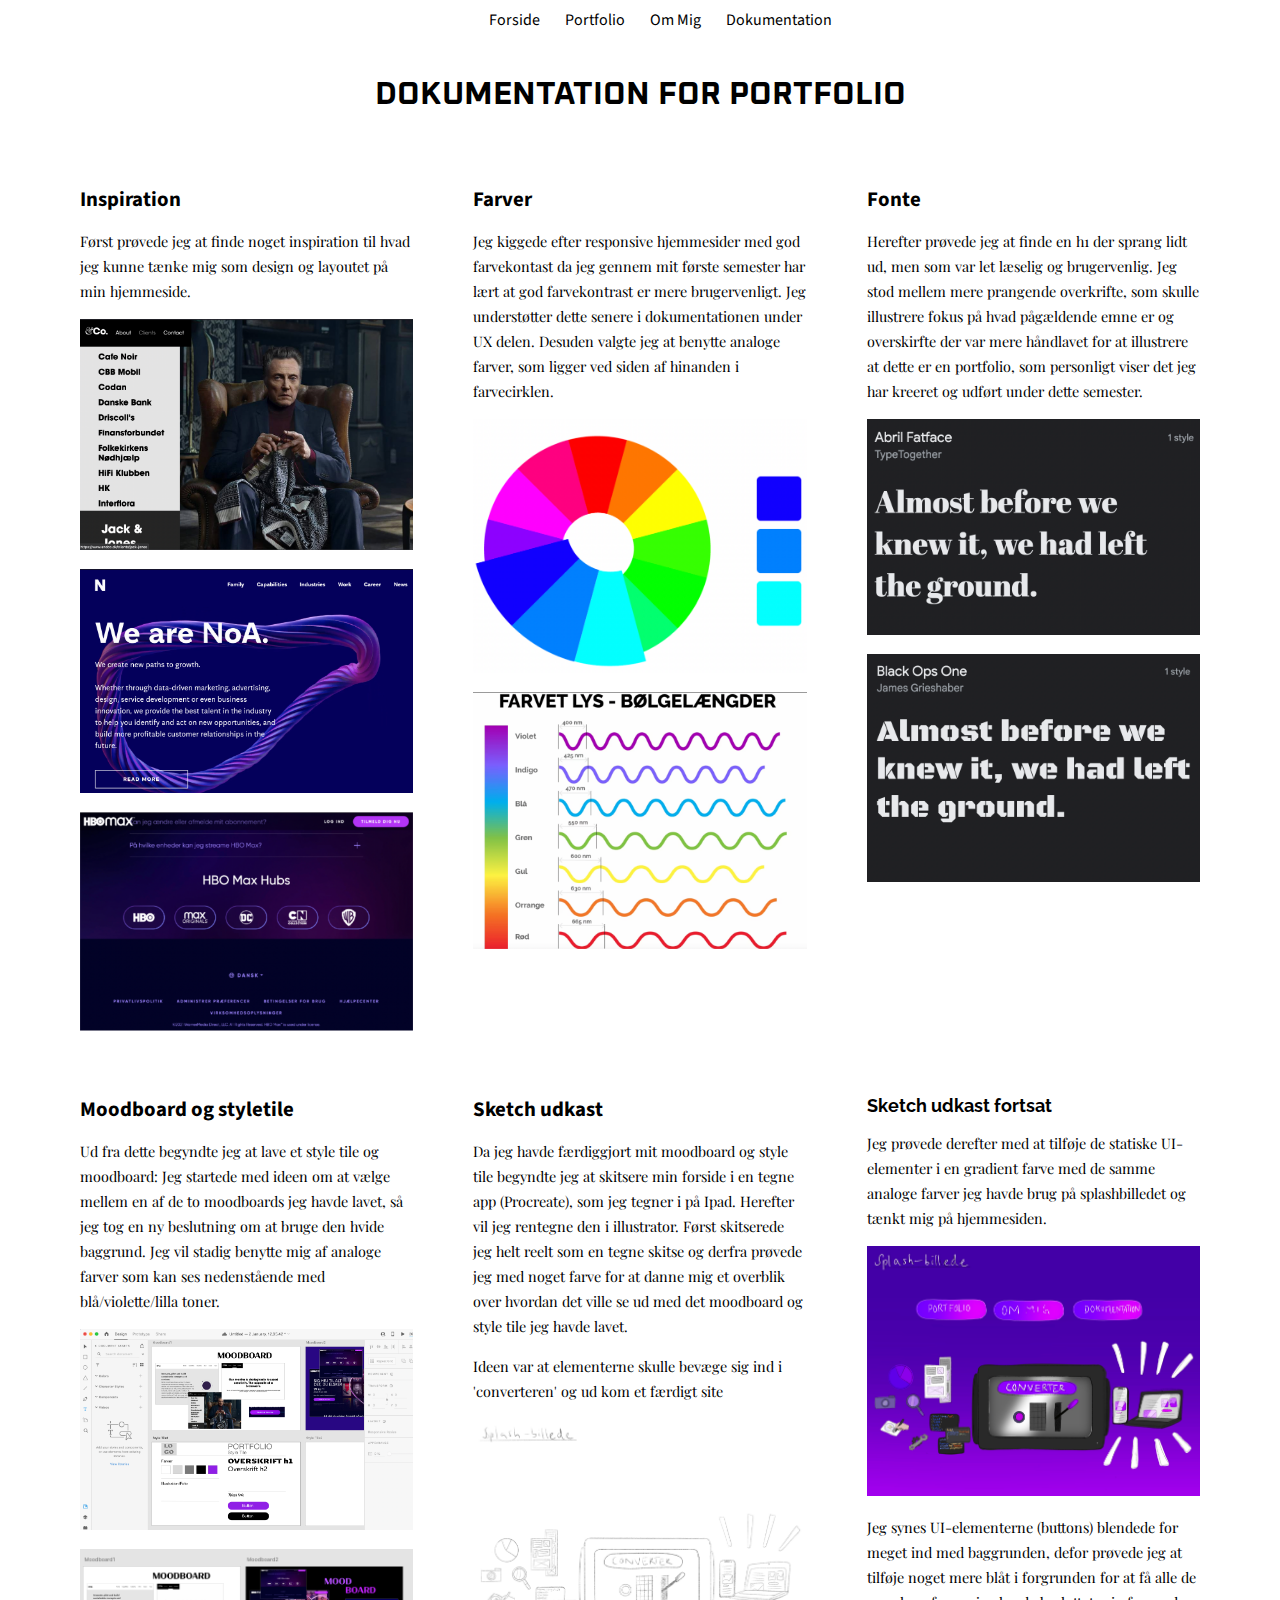
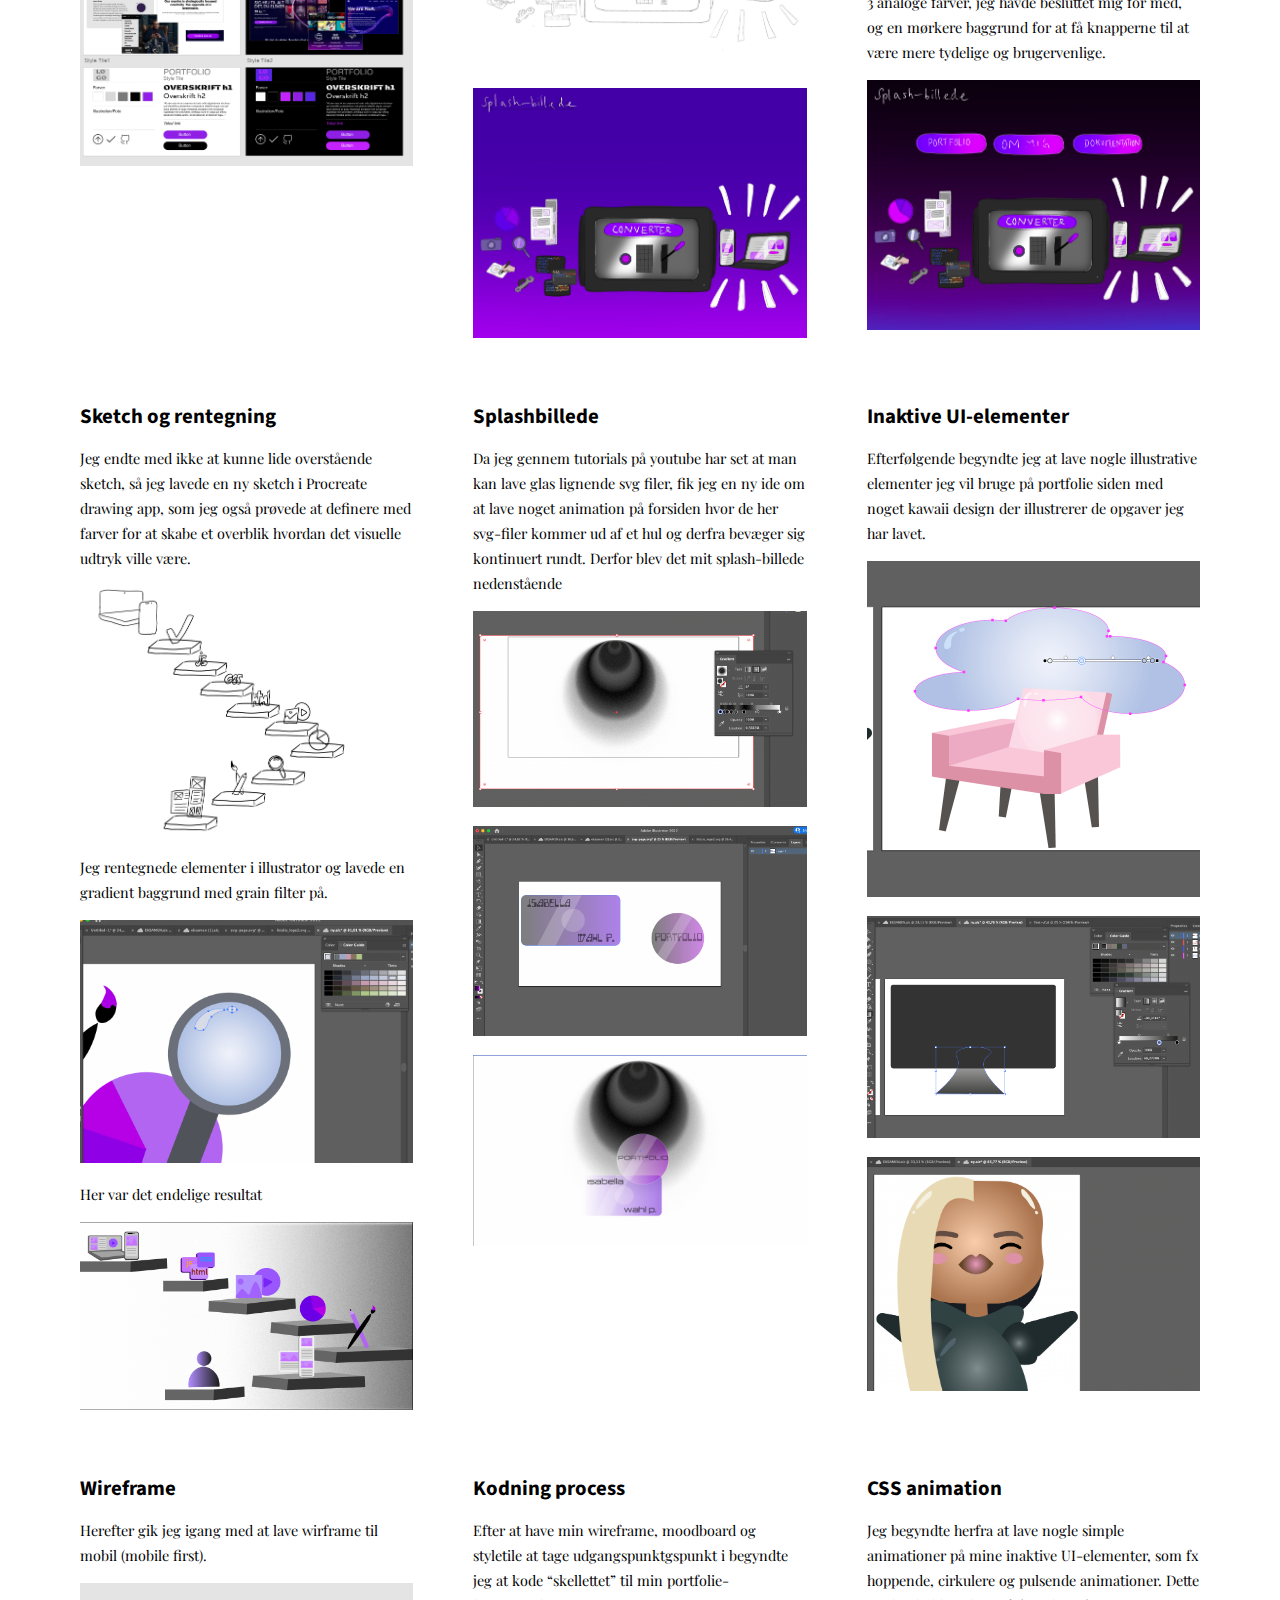
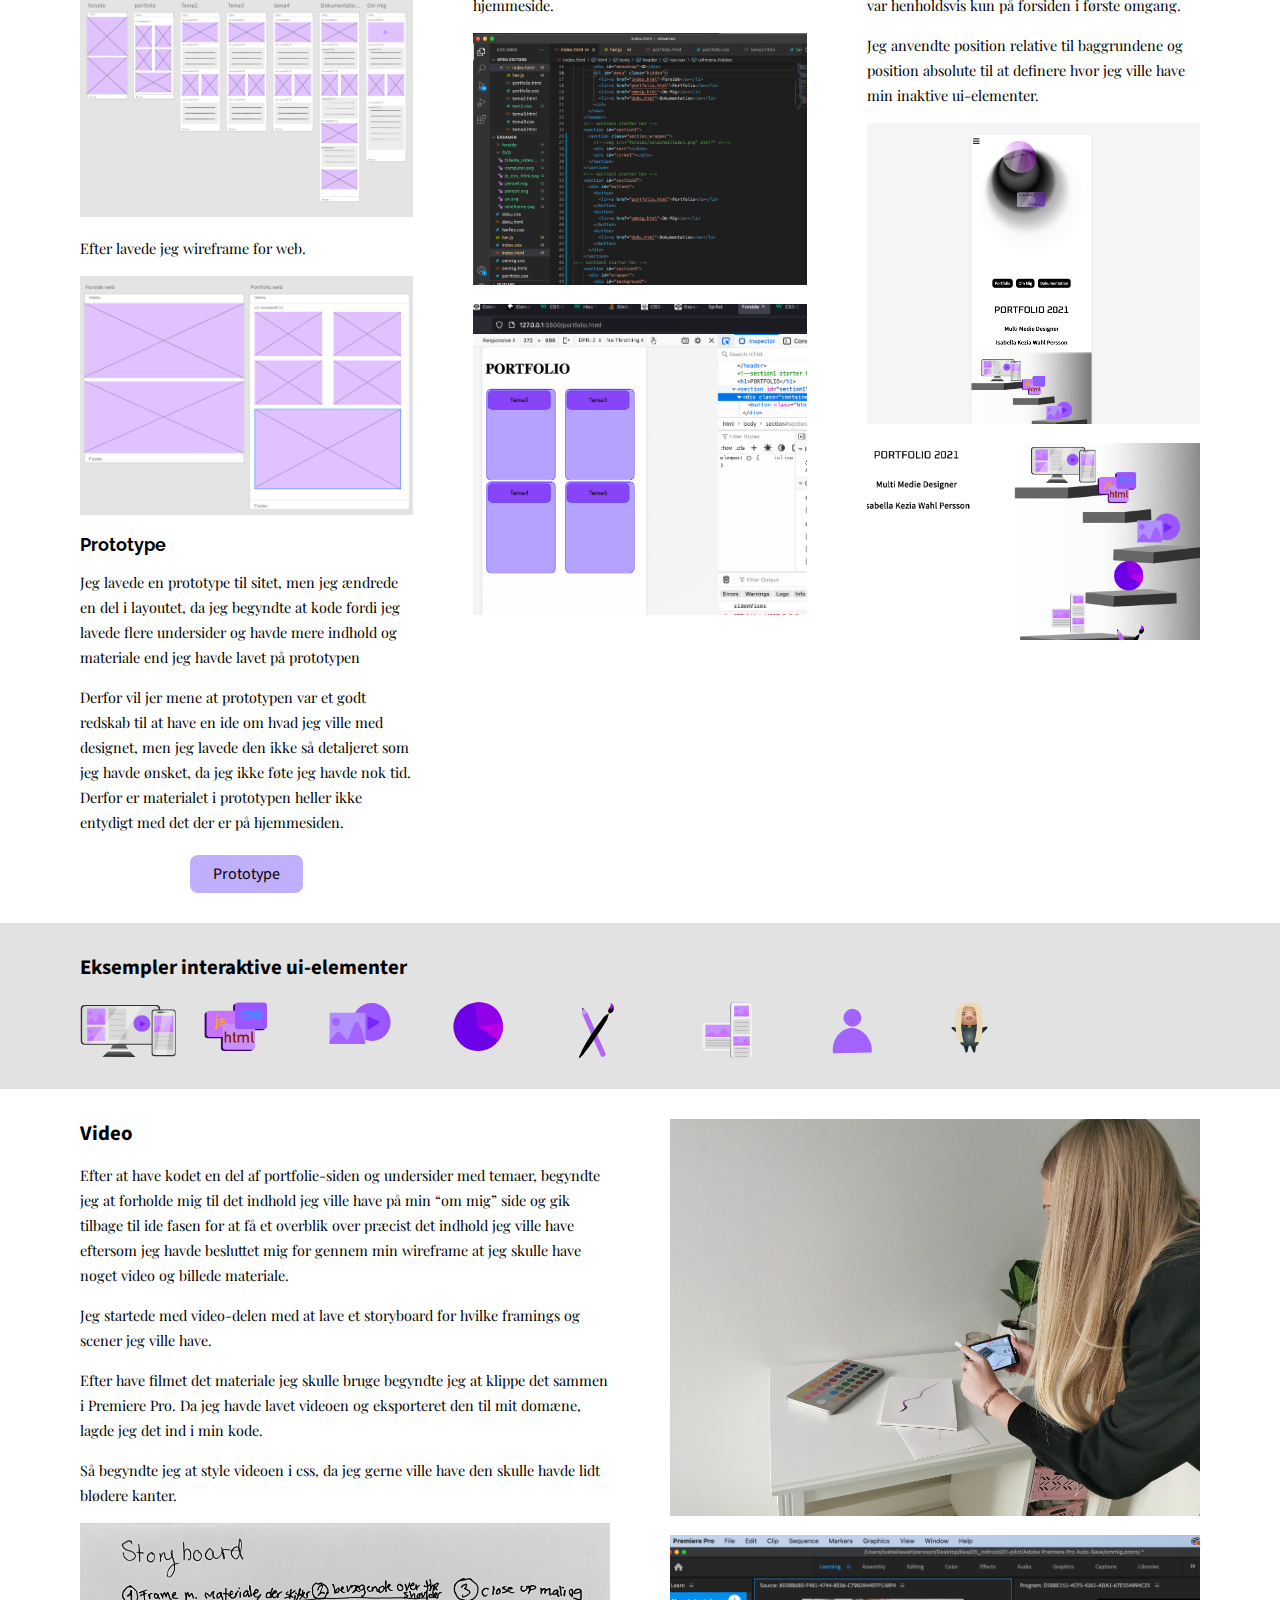
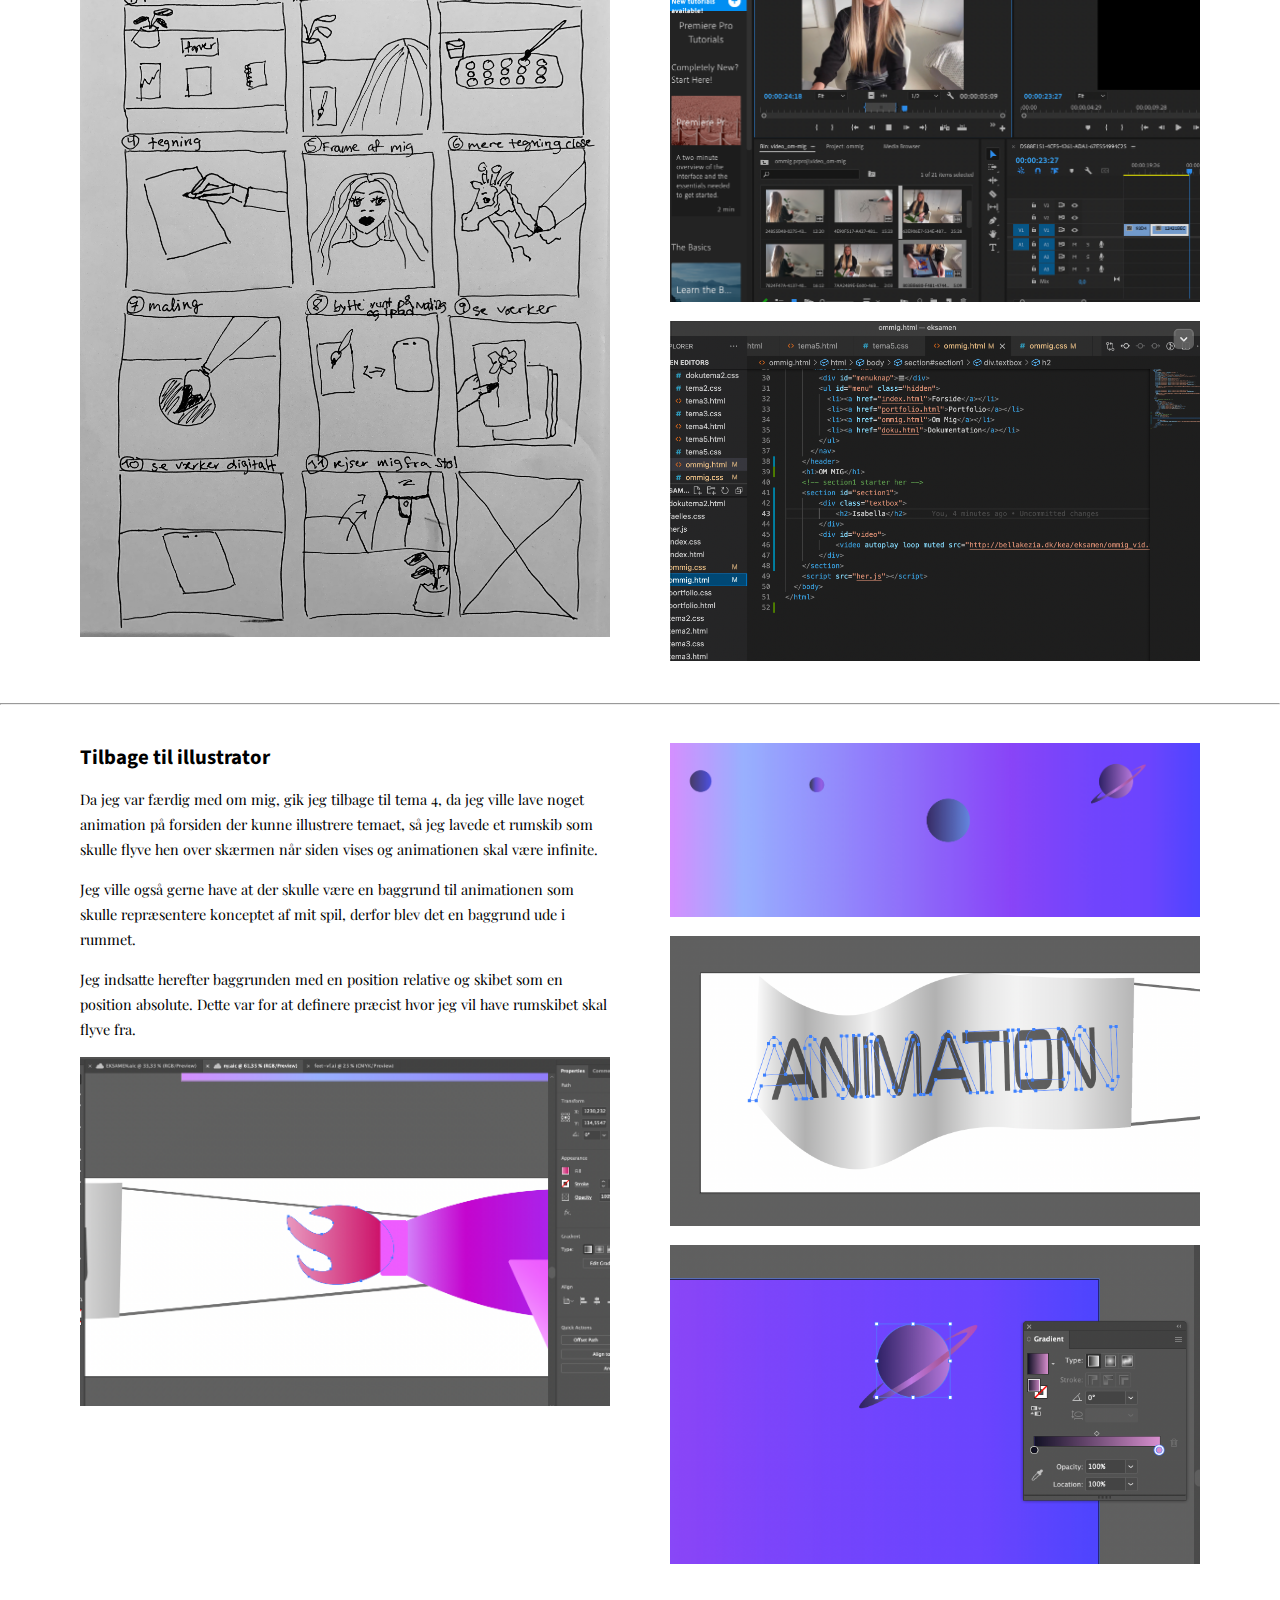
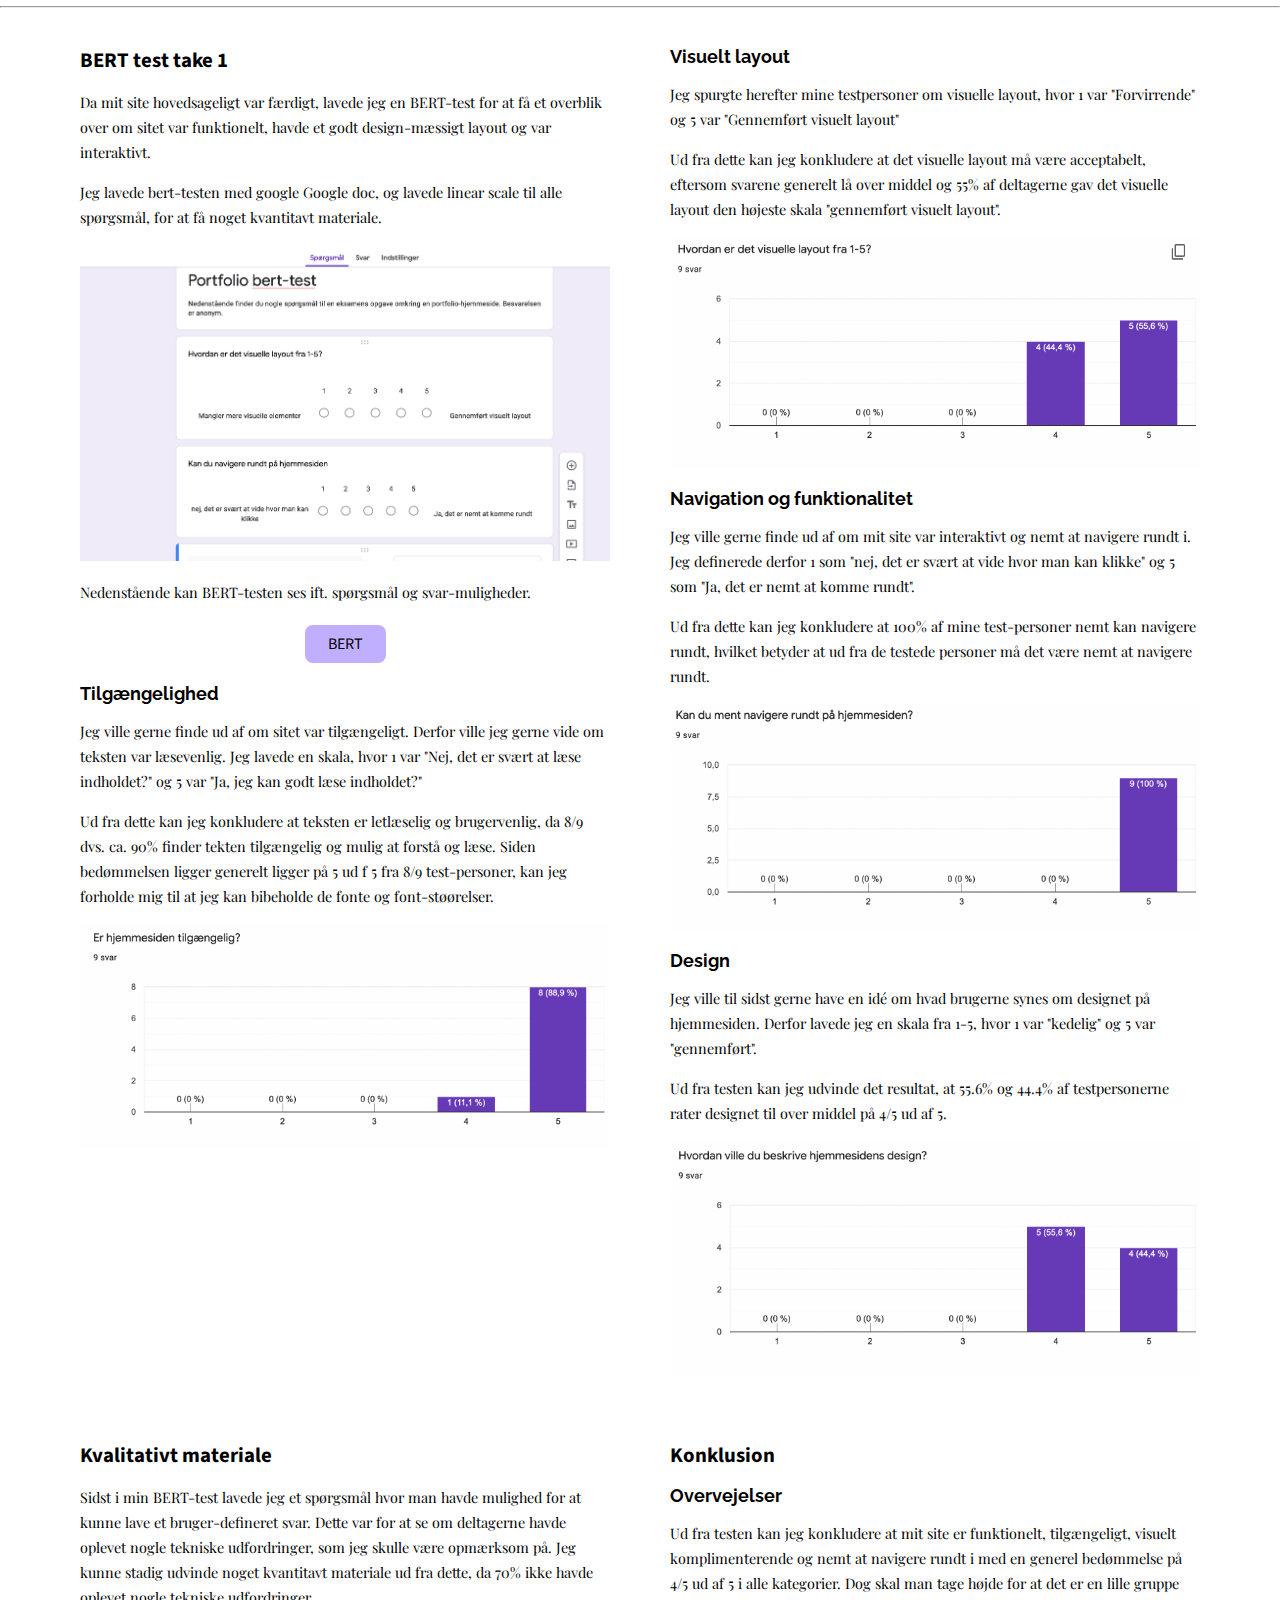
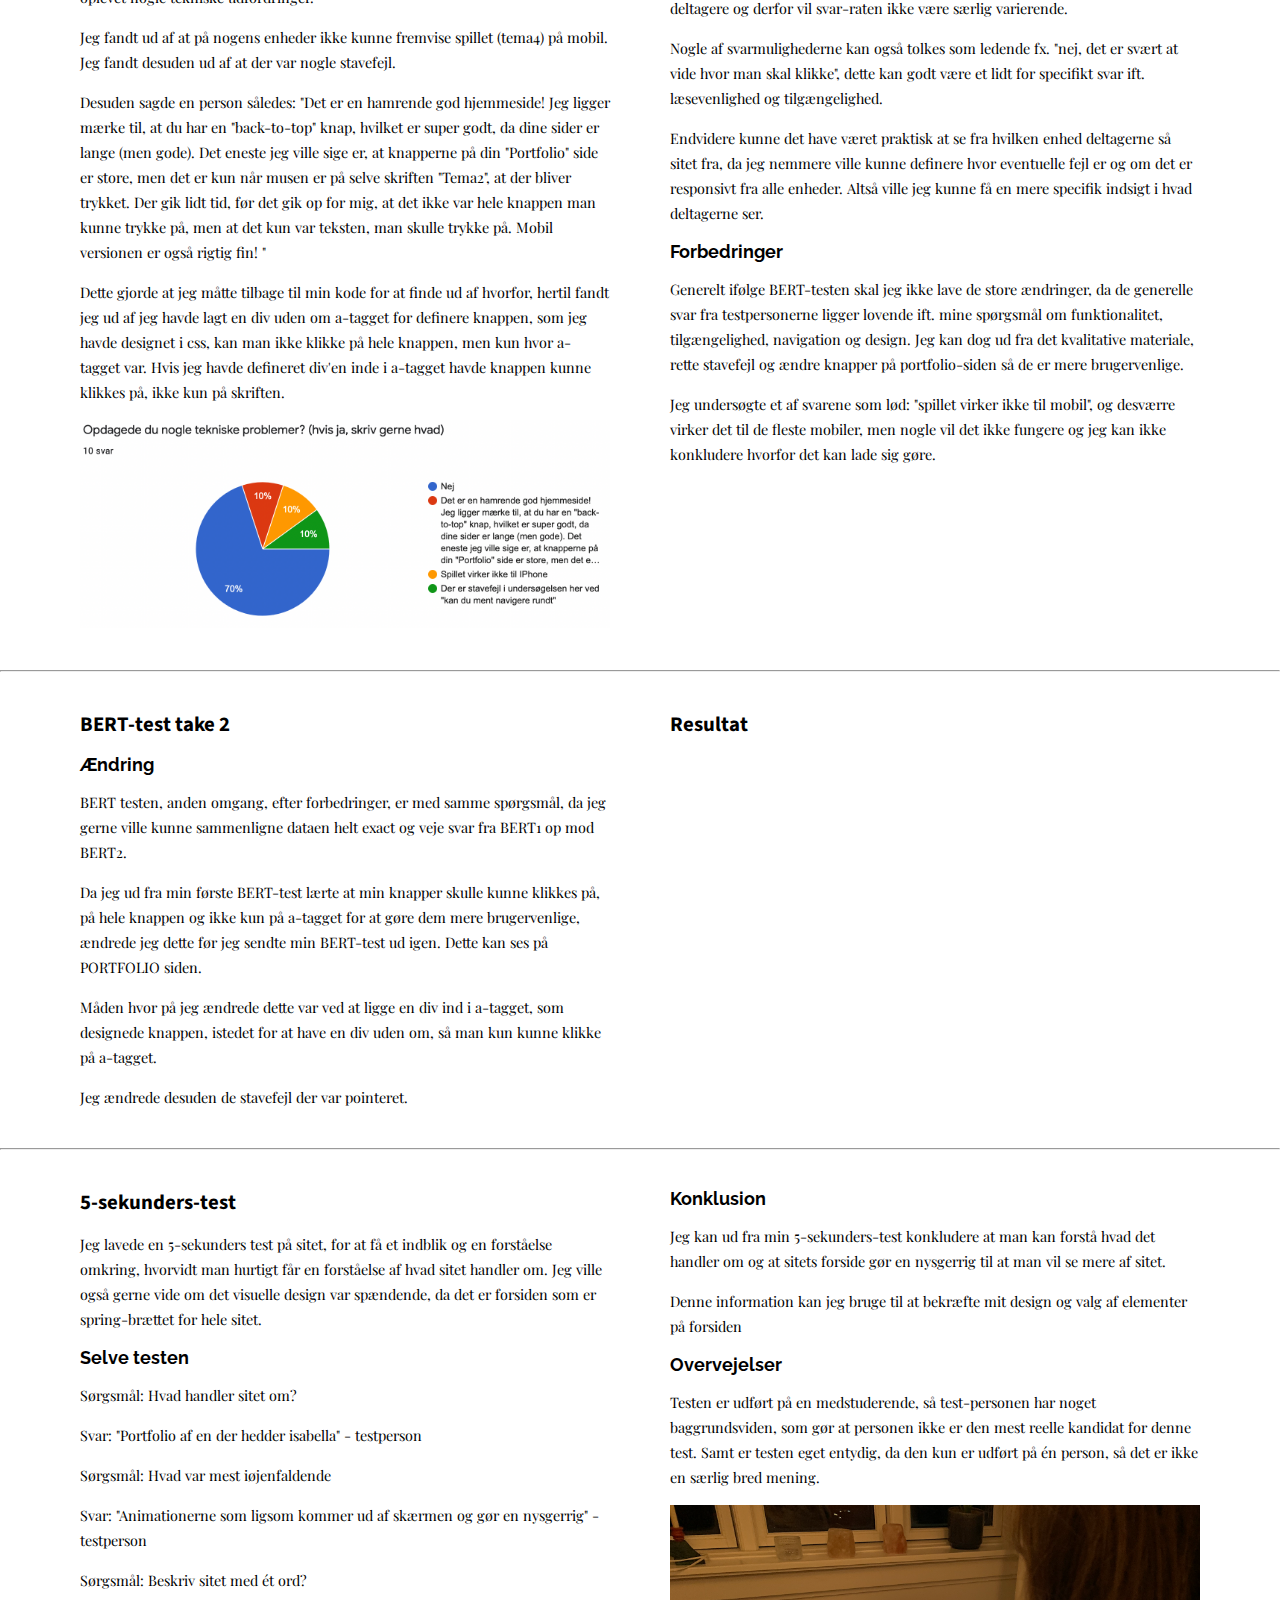
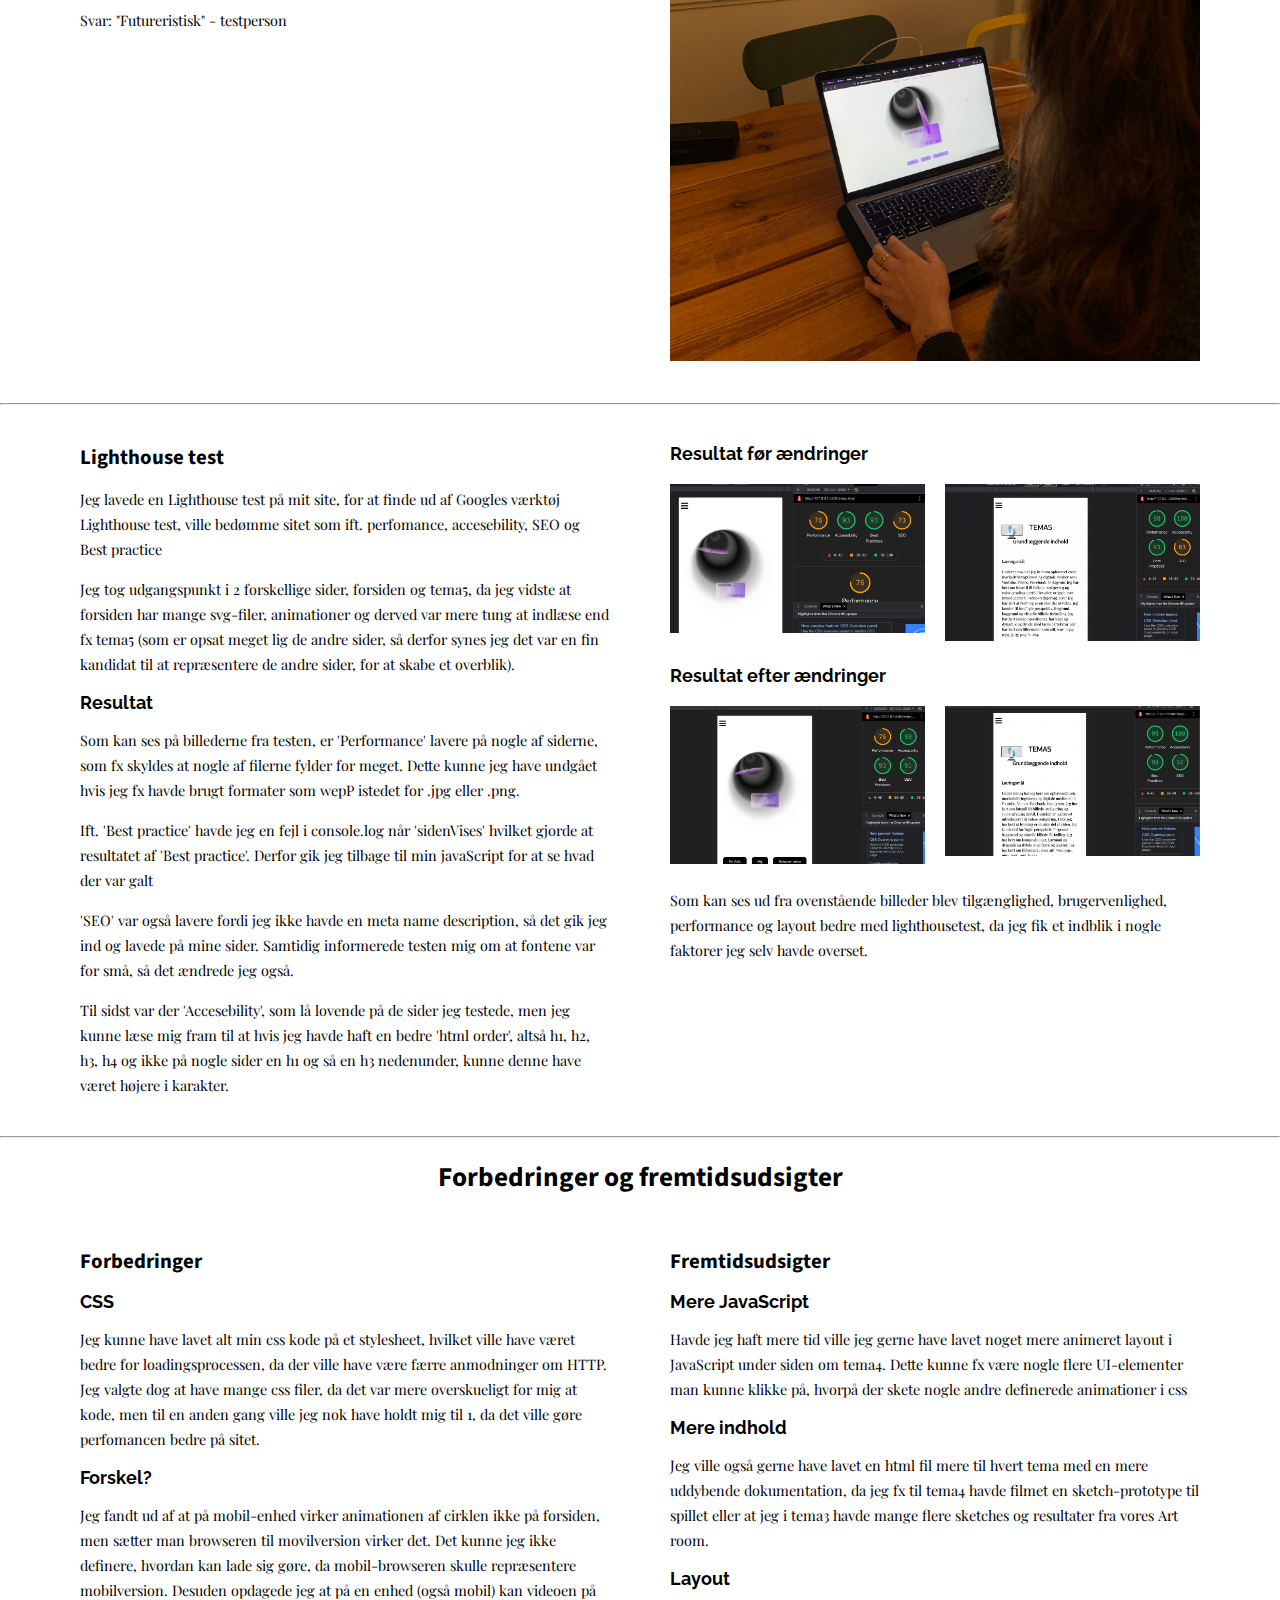
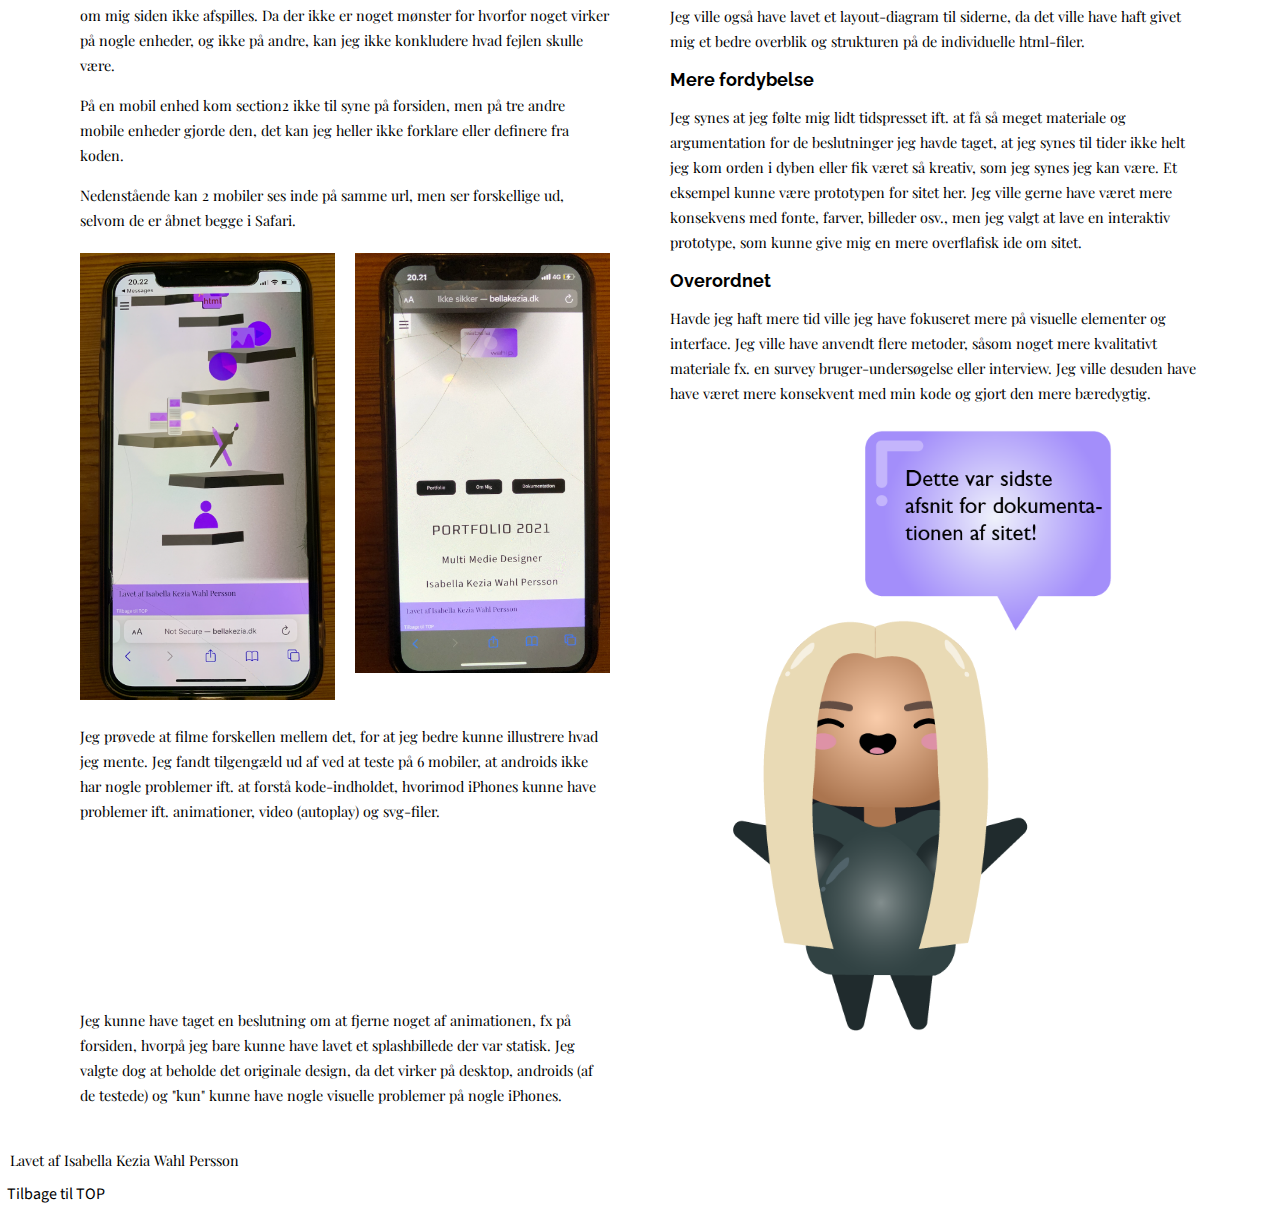
==== commit feeffe74: "doku - forbedringer" ====
--- a/doku.html
+++ b/doku.html
@@ -200,8 +200,15 @@
         <div class="img">
           <img src="dokumentation/wireframe-web.png" alt="web" />
         </div>
-        <p>prototype her</p>
-        </div>
+        <h4>Prototype</h4>
+        <p>Jeg lavede en prototype til sitet, men jeg ændrede en del i layoutet, da jeg begyndte at kode fordi jeg lavede flere undersider og havde mere indhold og materiale end jeg havde lavet på prototypen</p>
+        <p>Derfor vil jer mene at prototypen var et godt redskab til at have en ide om hvad jeg ville med designet, men jeg lavede den ikke så detaljeret som jeg havde ønsket, da jeg ikke føte jeg havde nok tid. Derfor er materialet i prototypen heller ikke entydigt med det der er på hjemmesiden.</p>
+        <div class="knap">
+          <div class="btn">
+            <a href="https://xd.adobe.com/view/71f6956b-a98e-48e3-ae40-627d0025a100-24a5/">Prototype</a>
+        </div>
+        </div>
+      </div>
         <div class="textbox">
         <h3>Kodning process</h3>
         <p>
@@ -298,7 +305,7 @@
       <!--Her starter section4 BERT 1.take-->
     <section id="section4">
       <div class="textbox">
-        <h3>BERT test første take</h3>
+        <h3>BERT test take 1</h3>
         <p>Da mit site hovedsageligt var færdigt, lavede jeg en BERT-test for at få et overblik over om sitet var funktionelt, havde et godt design-mæssigt layout og var interaktivt.</p>
         <p>Jeg lavede bert-testen med google Google doc, og lavede linear scale til alle spørgsmål, for at få noget kvantitavt materiale.</p>
         <div class="img">
@@ -331,7 +338,7 @@
           <img src="dokumentation/bert-resultat2.png" alt="bert-test">
         </div>
         <h4>Design</h4>
-        <p>Jeg ville til sidst gerne have en idé om hvad burgerne synes om designet på hjemmesiden. Derfor lavede jeg en skala fra 1-5, hvor 1 var "kedelig" og 5 var "gennemført".</p>
+        <p>Jeg ville til sidst gerne have en idé om hvad brugerne synes om designet på hjemmesiden. Derfor lavede jeg en skala fra 1-5, hvor 1 var "kedelig" og 5 var "gennemført".</p>
         <p>Ud fra testen kan jeg udvinde det resultat, at 55.6% og 44.4% af testpersonerne rater designet til over middel på 4/5 ud af 5.</p>
         <div class="img">
           <img src="dokumentation/bert-resultat3.png" alt="bert-test">
@@ -367,12 +374,13 @@
           <div class="textbox">
             <h3>BERT-test take 2</h3>
             <h4>Ændring</h4>
+            <p>BERT testen, anden omgang, efter forbedringer, er med samme spørgsmål, da jeg gerne ville kunne sammenligne dataen helt exact og veje svar fra BERT1 op mod BERT2.</p>
             <p>Da jeg ud fra min første BERT-test lærte at min knapper skulle kunne klikkes på, på hele knappen og ikke kun på a-tagget for at gøre dem mere brugervenlige, ændrede jeg dette før jeg sendte min BERT-test ud igen. Dette kan ses på PORTFOLIO siden.</p>
             <p>Måden hvor på jeg ændrede dette var ved at ligge en div ind i a-tagget, som designede knappen, istedet for at have en div uden om, så man kun kunne klikke på a-tagget.</p>
             <p>Jeg ændrede desuden de stavefejl der var pointeret.</p>
           </div>
           <div class="textbox">
-            <h3>skriv her</h3>
+            <h3>Resultat</h3>
           </div>
       </section>
       <hr>
@@ -415,27 +423,35 @@
         </div>
         <div class="textbox">
           <h4>Resultat før ændringer</h4>
+          <div class="lighthouse">
           <div class="img">
             <img src="dokumentation/lighthousetest1.png" alt="lighthousetest">
           </div>
           <div class="img">
             <img src="dokumentation/lighthousetest2.png" alt="lighthousetest">
           </div>
+        </div>
         <h4>Resultat efter ændringer</h4>
+        <div class="lighthouse">
           <div class="img">
             <img src="dokumentation/lighthousetest3.png" alt="lighthousetest">
           </div>
           <div class="img">
             <img src="dokumentation/lighthousetest4.png" alt="lighthousetest">
           </div>
+          </div>
           <p>Som kan ses ud fra ovenstående billeder blev tilgænglighed, brugervenlighed, performance og layout bedre med lighthousetest, da jeg fik et indblik i nogle faktorer jeg selv havde overset.</p>
         </div>
       </section>
+      <hr>
     <!--Her starter last_section-->
     <h2>Forbedringer og fremtidsudsigter</h2>
     <section id="last_section">
       <div class="textbox">
         <h3>Forbedringer</h3>
+        <h4>CSS</h4>
+        <p>Jeg kunne have lavet alt min css kode på et stylesheet, hvilket ville have været bedre for loadingsprocessen, da der ville have være færre anmodninger om HTTP. Jeg valgte dog at have mange css filer, da det var mere overskueligt for mig at kode, men til en anden gang ville jeg nok have holdt mig til 1, da det ville gøre perfomancen bedre på sitet.</p>
+        <h4>Forskel?</h4>
         <p>Jeg fandt ud af at på mobil-enhed virker animationen af cirklen ikke på forsiden, men sætter man browseren til movilversion virker det. Det kunne jeg ikke definere, hvordan kan lade sig gøre, da mobil-browseren skulle repræsentere mobilversion. Desuden opdagede jeg at på en enhed (også mobil) kan videoen på om mig siden ikke afspilles. Da der ikke er noget mønster for hvorfor noget virker på nogle enheder, og ikke på andre, kan jeg ikke konkludere hvad fejlen skulle være.</p>
         <p>På en mobil enhed kom section2 ikke til syne på forsiden, men på tre andre mobile enheder gjorde den, det kan jeg heller ikke forklare eller definere fra koden.</p>
         <p>Nedenstående kan 2 mobiler ses inde på samme url, men ser forskellige ud, selvom de er åbnet begge i Safari.</p>
@@ -457,9 +473,22 @@
         ></video>
       </div>
       <p>Jeg kunne have taget en beslutning om at fjerne noget af animationen, fx på forsiden, hvorpå jeg bare kunne have lavet et splashbillede der var statisk. Jeg valgte dog at beholde det originale design, da det virker på desktop, androids (af de testede) og "kun" kunne have nogle visuelle problemer på nogle iPhones.</p>
-      </div>
-      <div class="textbox">
-
+    </div>
+      <div class="textbox">
+        <h3>Fremtidsudsigter</h3>
+        <h4>Mere JavaScript</h4>
+        <p>Havde jeg haft mere tid ville jeg gerne have lavet noget mere animeret layout i JavaScript under siden om tema4. Dette kunne fx være nogle flere UI-elementer man kunne klikke på, hvorpå der skete nogle andre definerede animationer i css</p>
+        <h4>Mere indhold</h4>
+        <p>Jeg ville også gerne have lavet en html fil mere til hvert tema med en mere uddybende dokumentation, da jeg fx til tema4 havde filmet en sketch-prototype til spillet eller at jeg i tema3 havde mange flere sketches og resultater fra vores Art room.</p>
+        <h4>Layout</h4>
+        <p>Jeg ville også have lavet et layout-diagram til siderne, da det ville have haft givet mig et bedre overblik og strukturen på de individuelle html-filer.</p>
+        <h4>Mere fordybelse</h4>
+        <p>Jeg synes at jeg følte mig lidt tidspresset ift. at få så meget materiale og argumentation for de beslutninger jeg havde taget, at jeg synes til tider ikke helt jeg kom orden i dyben eller fik været så kreativ, som jeg synes jeg kan være. Et eksempel kunne være prototypen for sitet her. Jeg ville gerne have været mere konsekvens med fonte, farver, billeder osv., men jeg valgt at lave en interaktiv prototype, som kunne give mig en mere overflafisk ide om sitet.</p>
+        <h4>Overordnet</h4>
+        <p>Havde jeg haft mere tid ville jeg have fokuseret mere på visuelle elementer og interface. Jeg ville have anvendt flere metoder, såsom noget mere kvalitativt materiale fx. en survey bruger-undersøgelse eller interview. Jeg ville desuden have have været mere konsekvent med min kode og gjort den mere bæredygtig.</p>
+        <div class="img">
+          <img src="dokumentation/doku-mig.png" alt="ikke-vigtigt-billede">
+        </div>
       </div>
     </section>
     <!--Her starter footer-->
--- a/doku.css
+++ b/doku.css
@@ -68,7 +68,7 @@
 }
 .lighthouse {
   display: grid;
-  grid-template-columns: repeat(auto-fit, minmax(120px, 1fr));
+  grid-template-columns: repeat(auto-fit, minmax(250px, 1fr));
 }
 /*________definere svg filer______*/
 #computer {
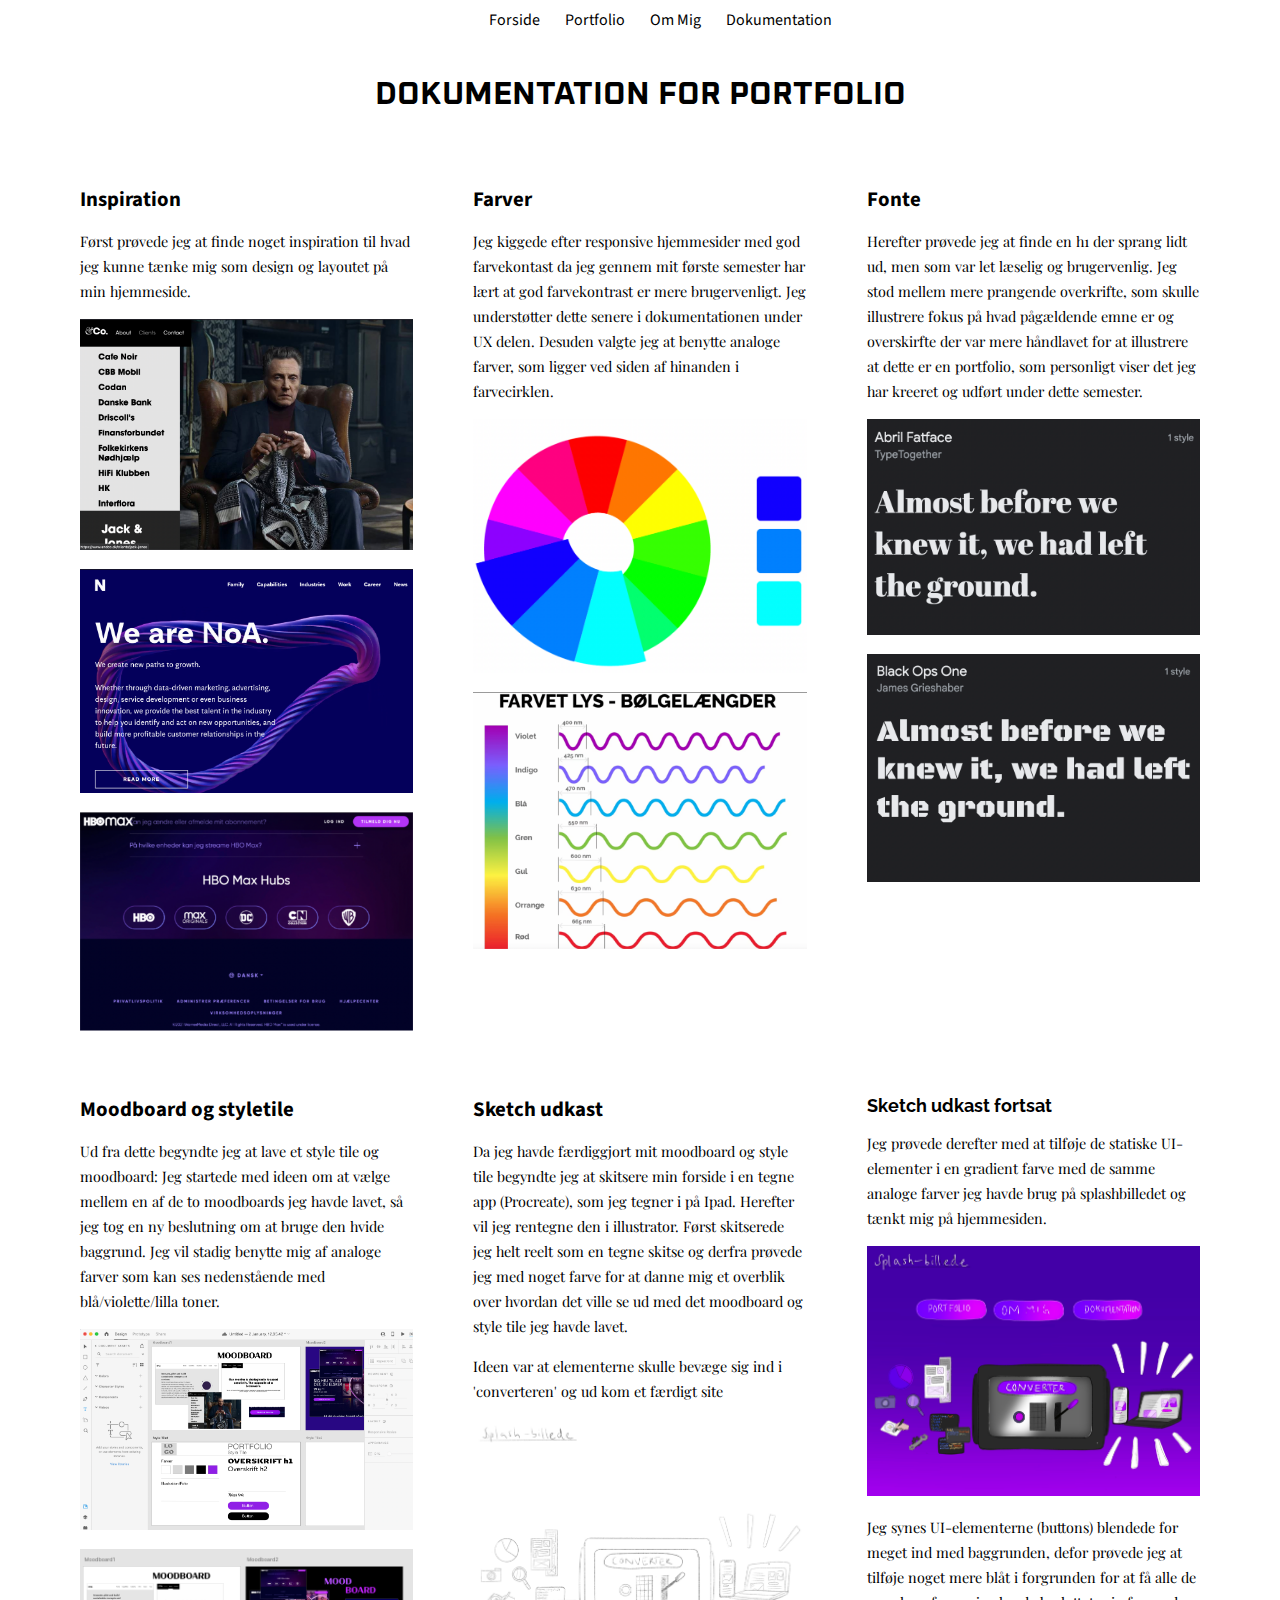
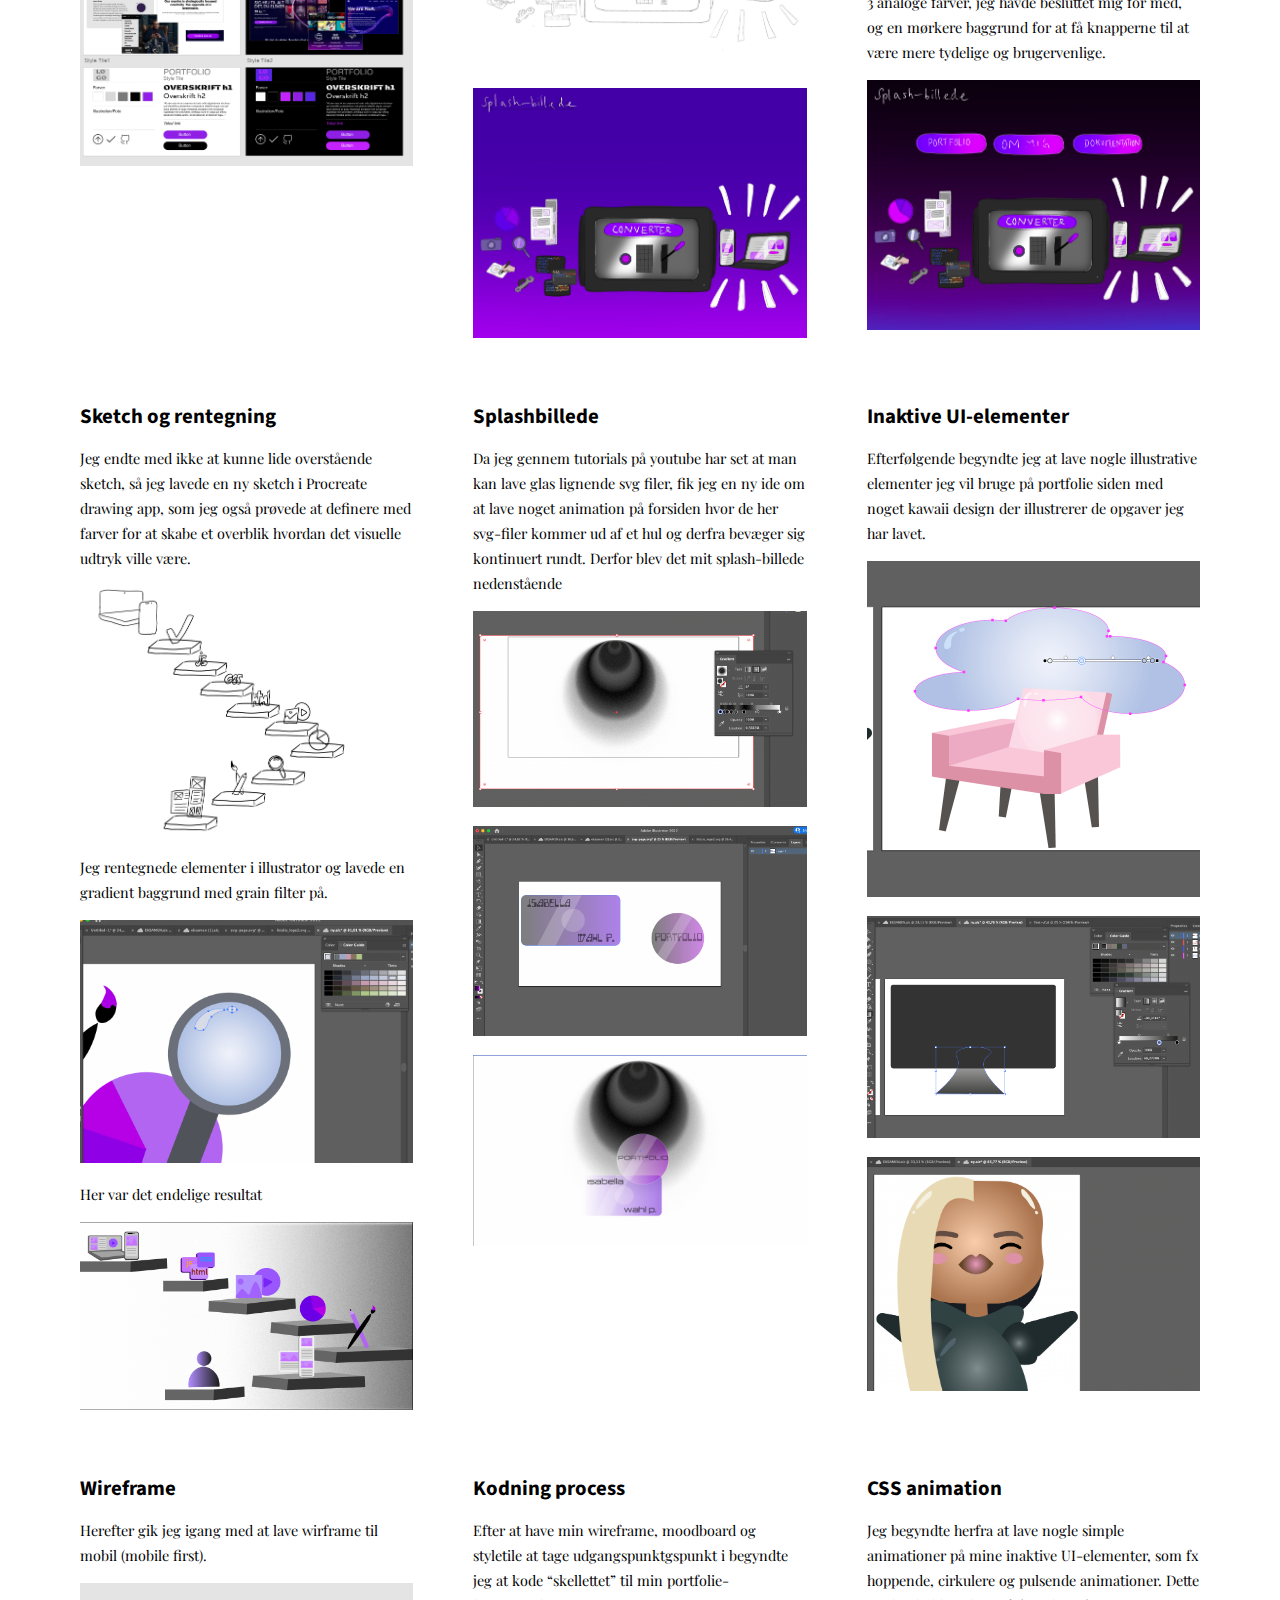
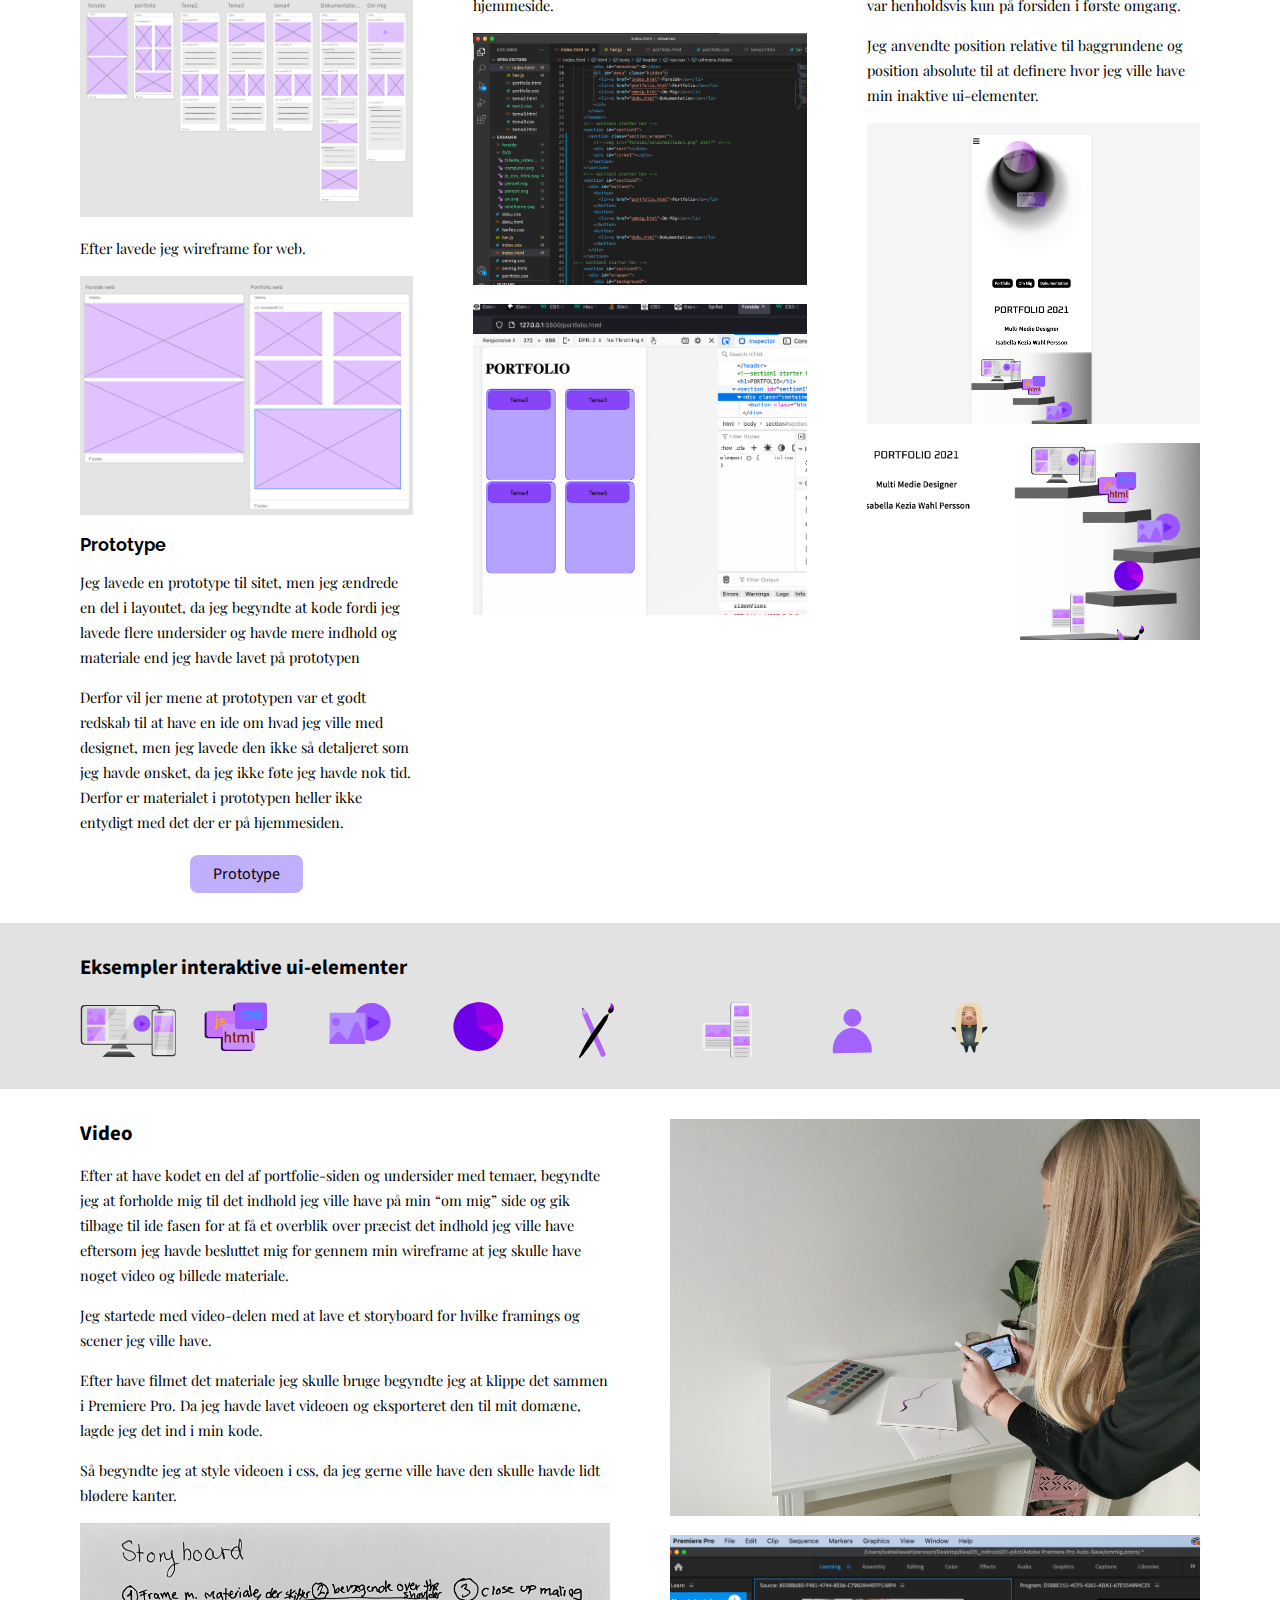
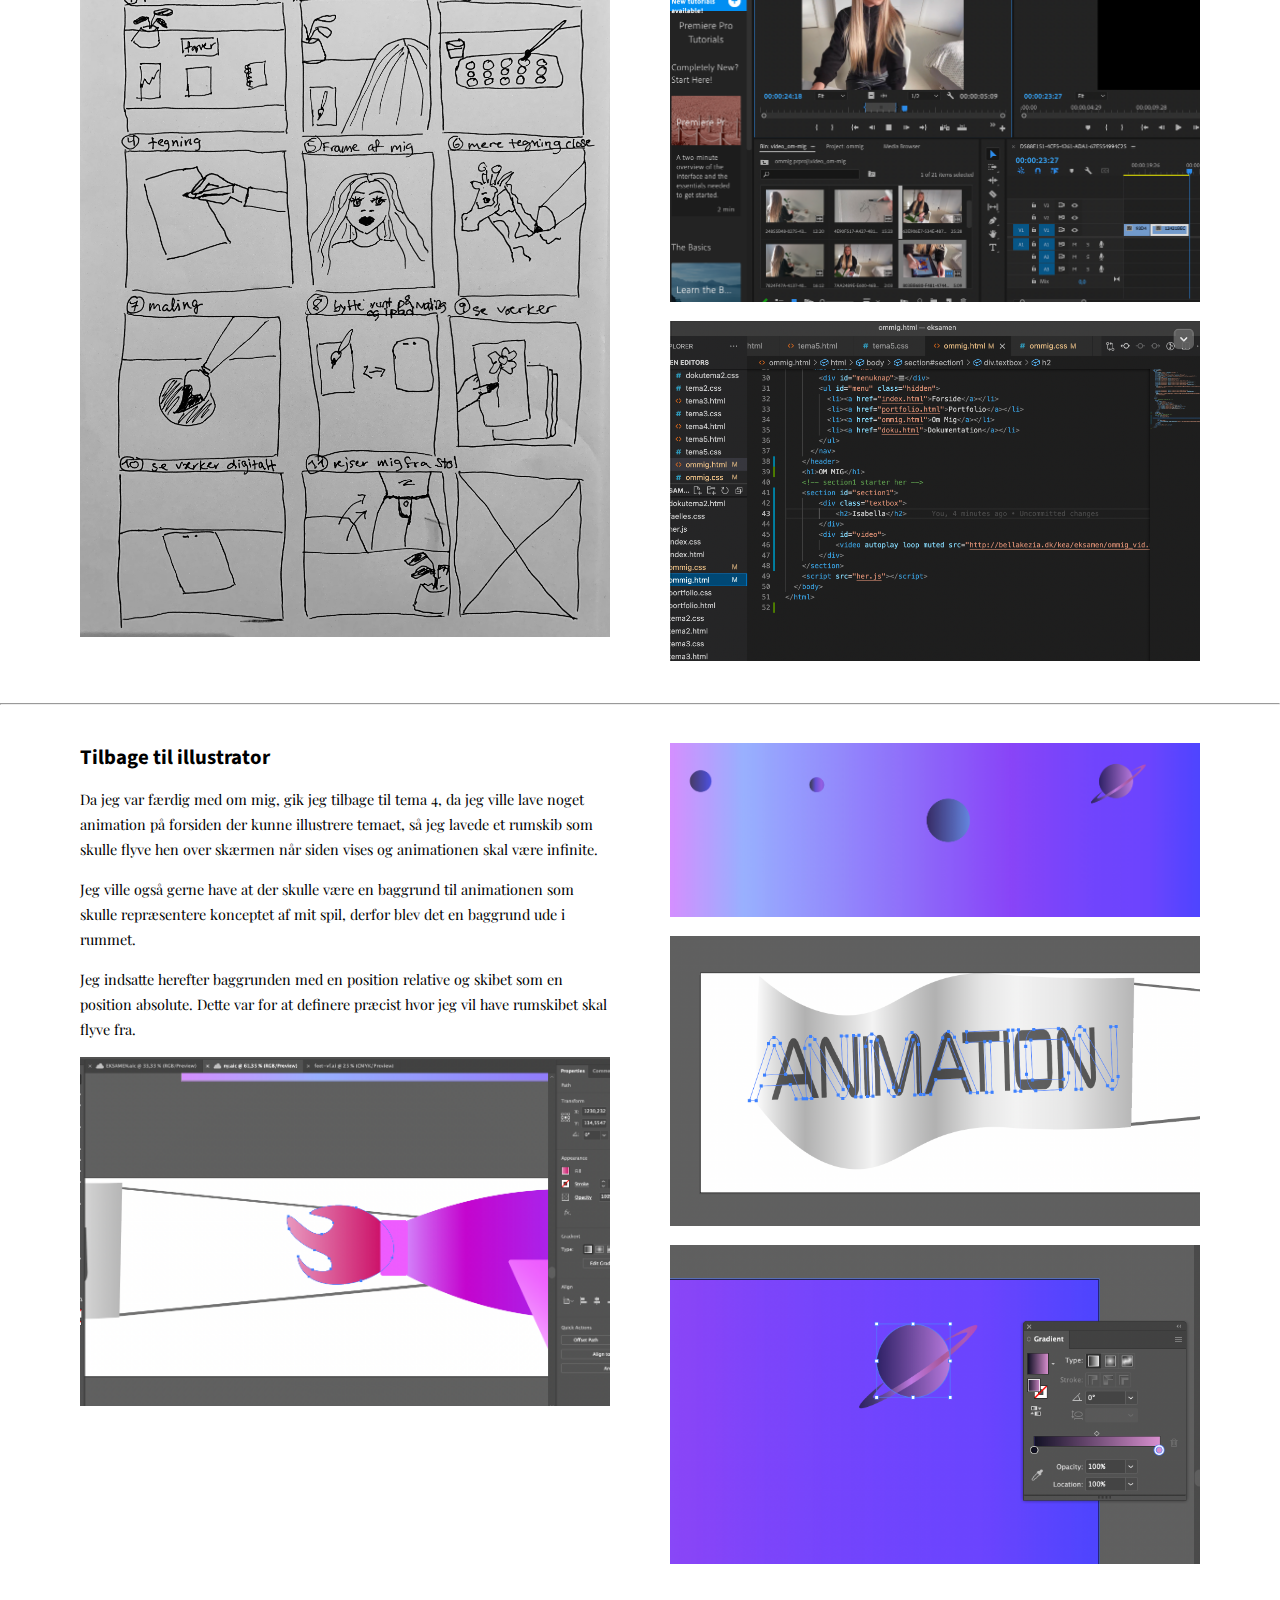
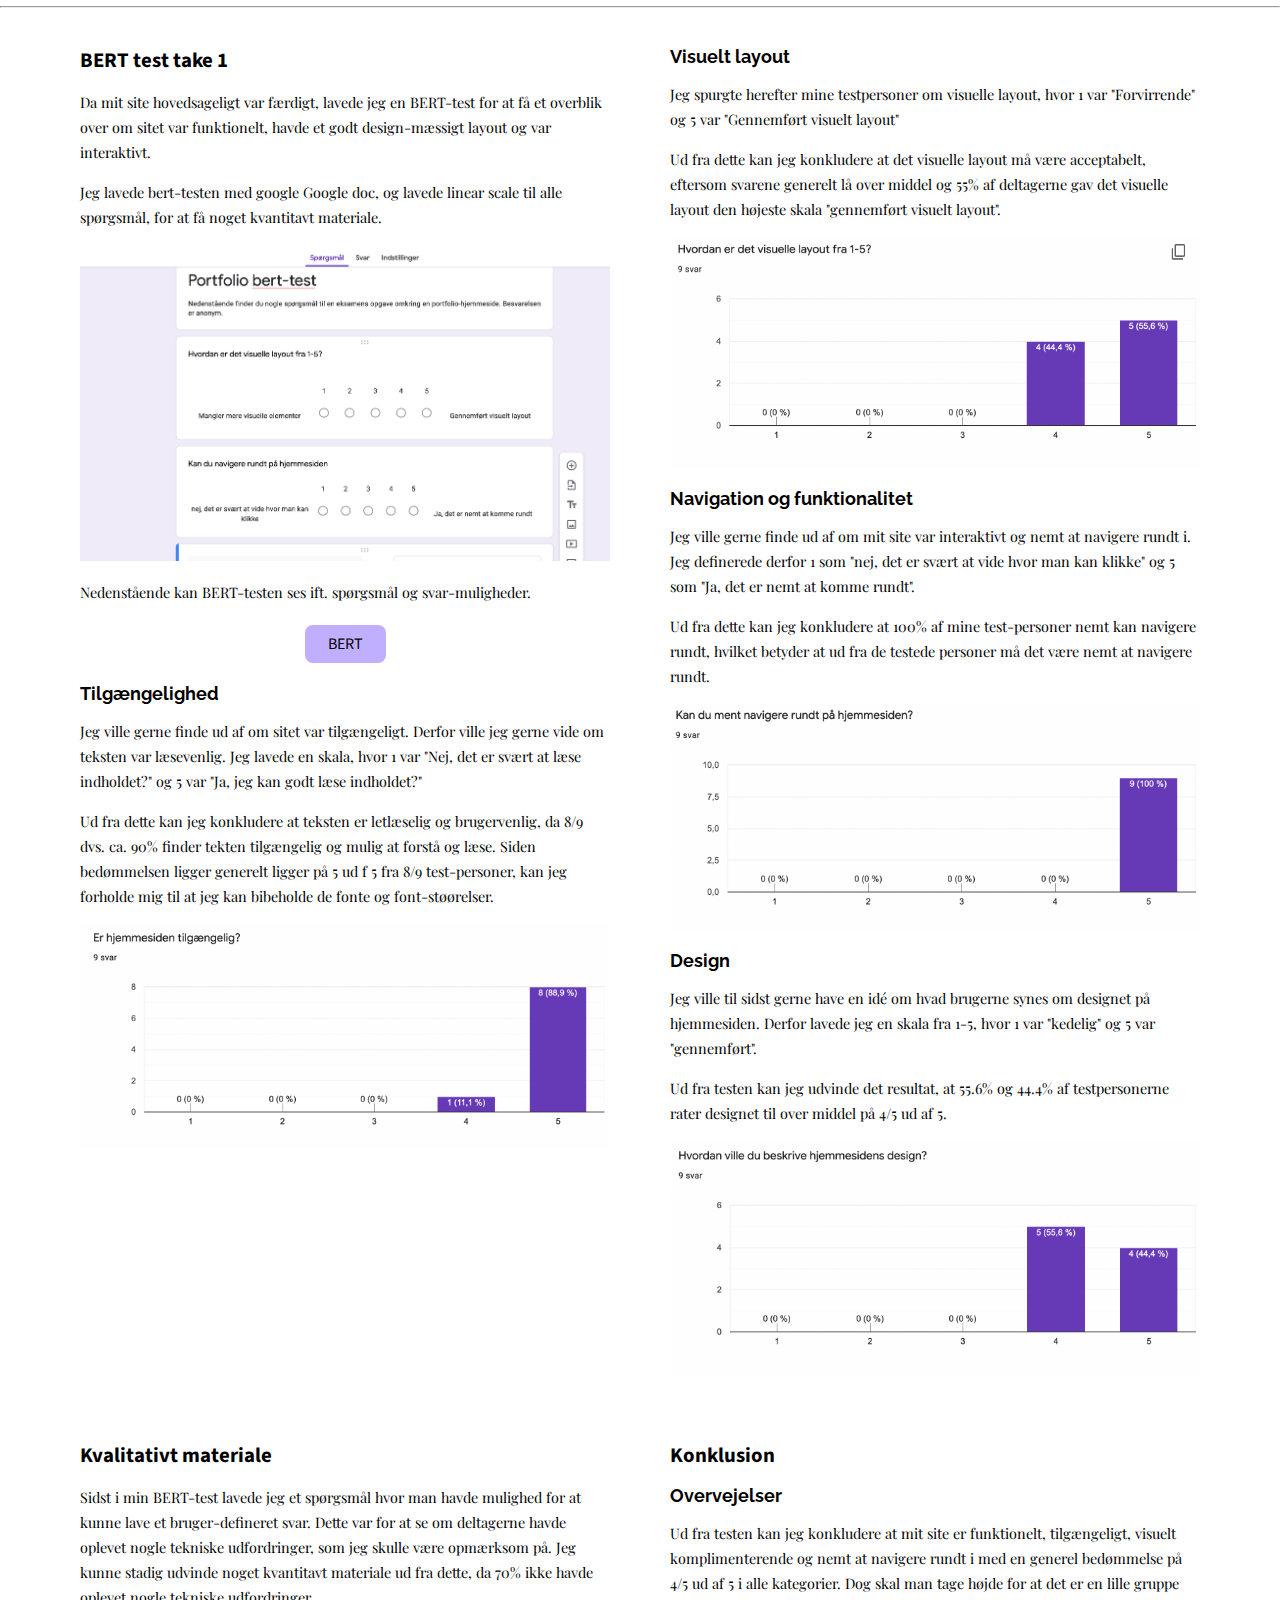
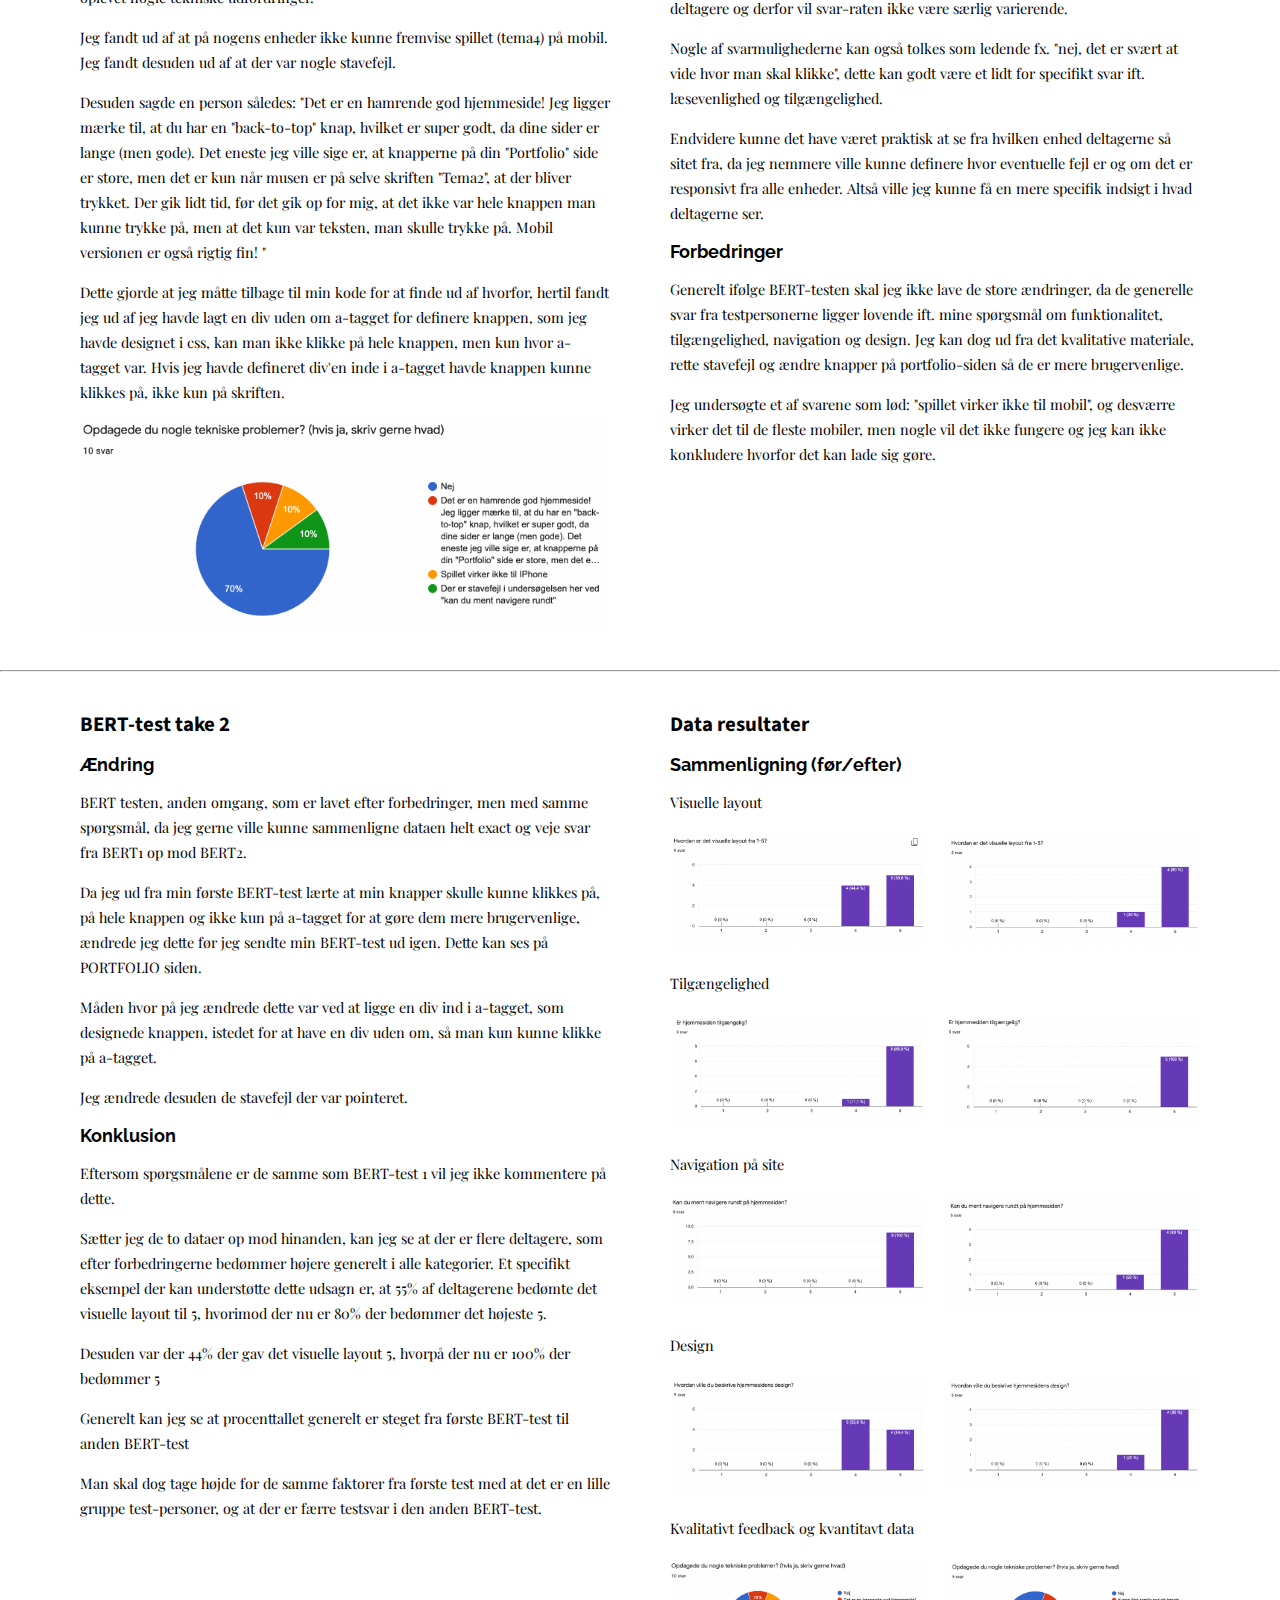
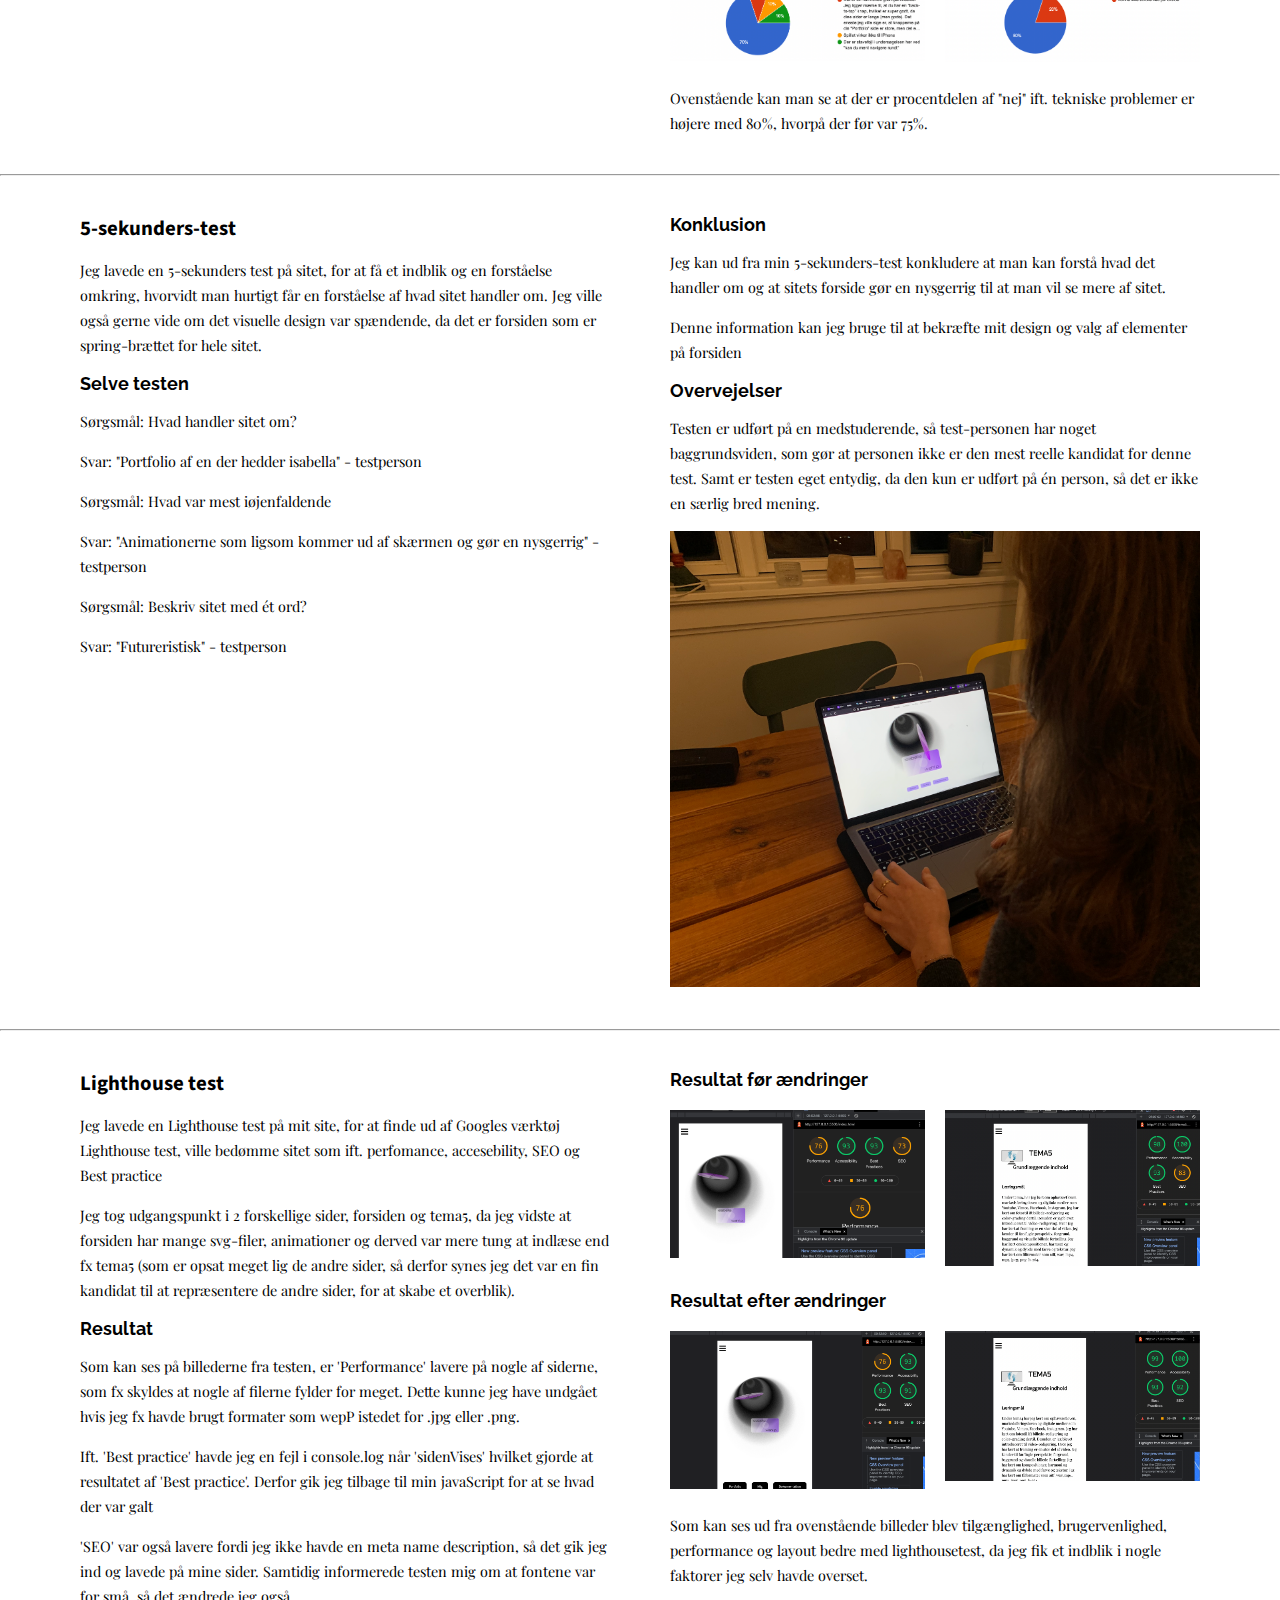
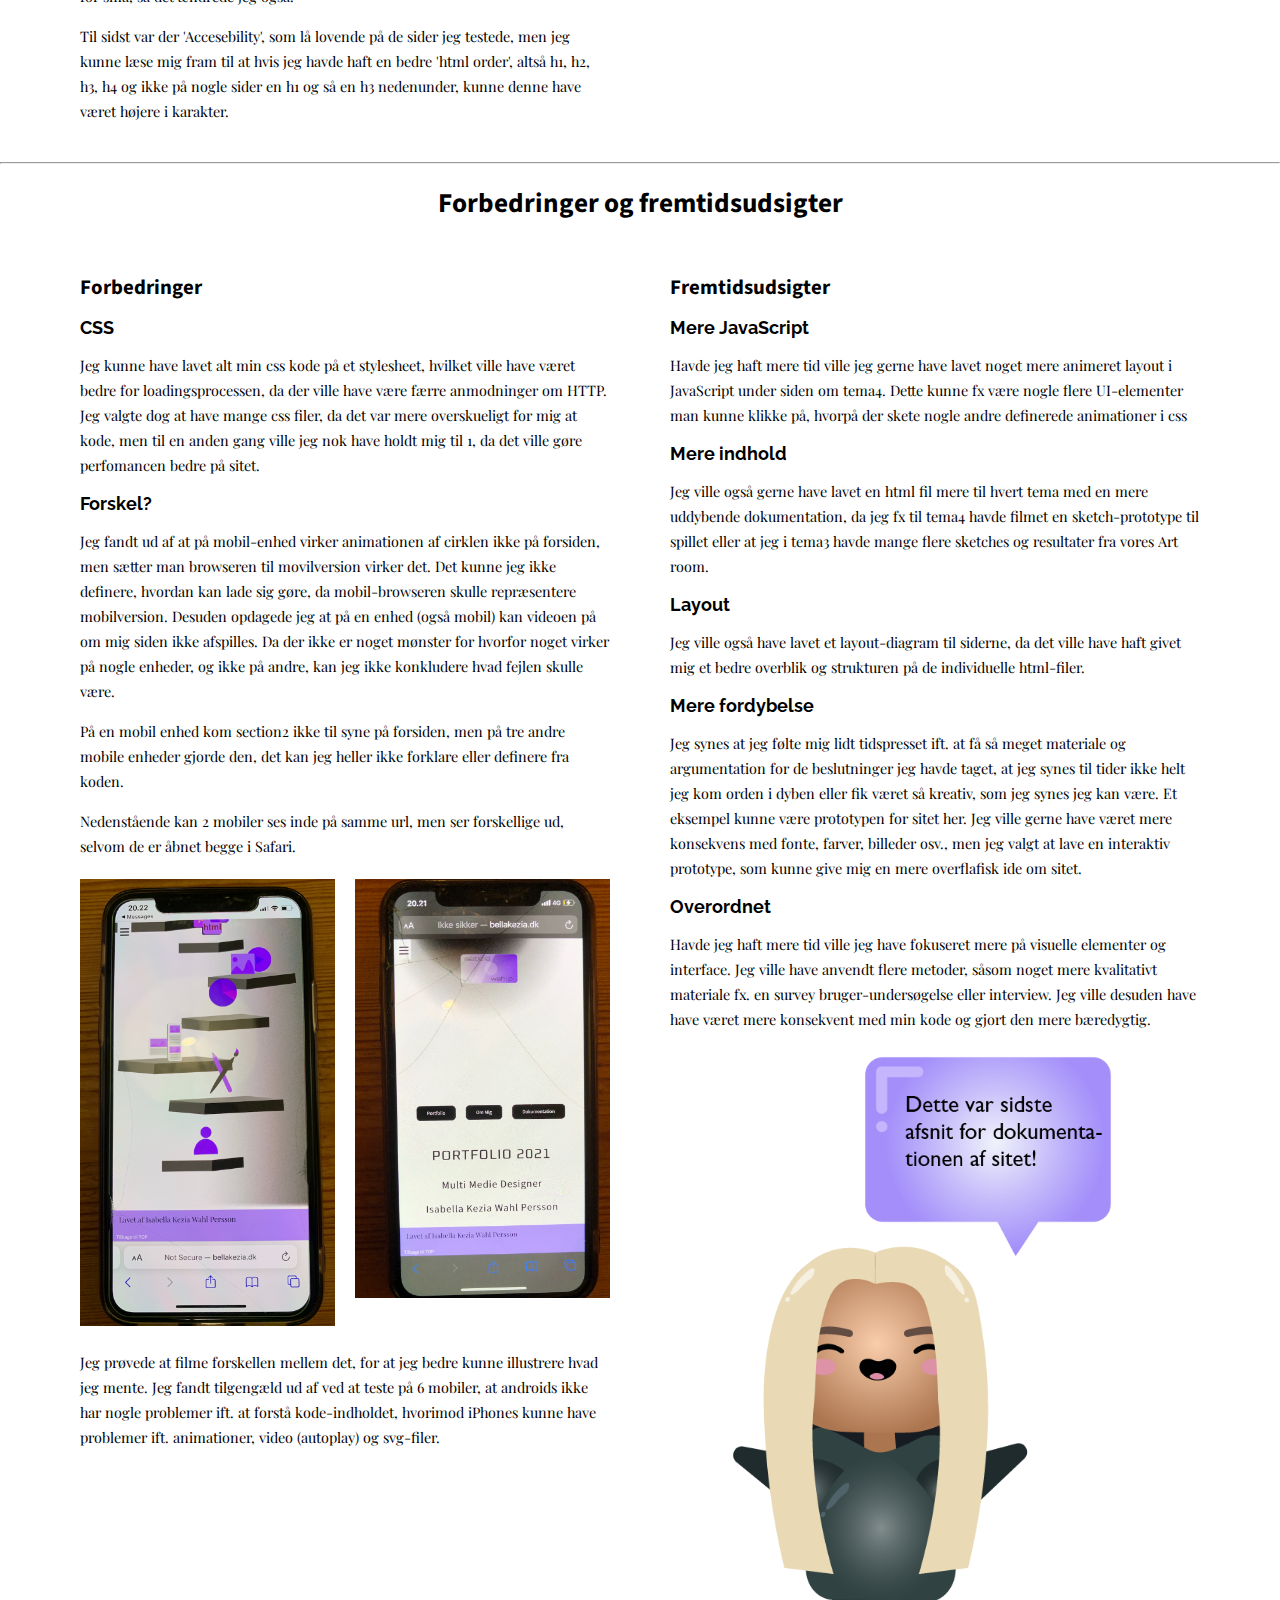
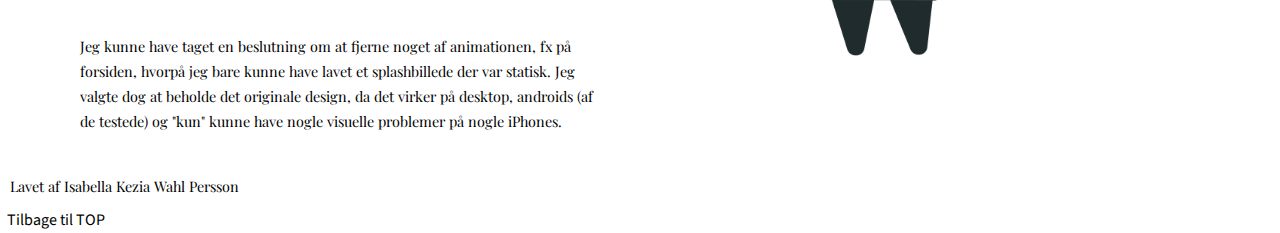
==== commit 8091e458: "bert2" ====
--- a/doku.html
+++ b/doku.html
@@ -374,13 +374,70 @@
           <div class="textbox">
             <h3>BERT-test take 2</h3>
             <h4>Ændring</h4>
-            <p>BERT testen, anden omgang, efter forbedringer, er med samme spørgsmål, da jeg gerne ville kunne sammenligne dataen helt exact og veje svar fra BERT1 op mod BERT2.</p>
+            <p>BERT testen, anden omgang, som er lavet efter forbedringer, men med samme spørgsmål, da jeg gerne ville kunne sammenligne dataen helt exact og veje svar fra BERT1 op mod BERT2.</p>
             <p>Da jeg ud fra min første BERT-test lærte at min knapper skulle kunne klikkes på, på hele knappen og ikke kun på a-tagget for at gøre dem mere brugervenlige, ændrede jeg dette før jeg sendte min BERT-test ud igen. Dette kan ses på PORTFOLIO siden.</p>
             <p>Måden hvor på jeg ændrede dette var ved at ligge en div ind i a-tagget, som designede knappen, istedet for at have en div uden om, så man kun kunne klikke på a-tagget.</p>
             <p>Jeg ændrede desuden de stavefejl der var pointeret.</p>
+            <h4>Konklusion</h4>
+            <p>Eftersom spørgsmålene er de samme som BERT-test 1 vil jeg ikke kommentere på dette. </p>
+            <p>Sætter jeg de to dataer op mod hinanden, kan jeg se at der er flere deltagere, som efter forbedringerne bedømmer højere generelt i alle kategorier. Et specifikt eksempel der kan understøtte dette udsagn er, at 55% af deltagerene bedømte det visuelle layout til 5, hvorimod der nu er 80% der bedømmer det højeste 5.</p>
+            <p>Desuden var der 44% der gav det visuelle layout 5, hvorpå der nu er 100% der bedømmer 5</p>
+            <p>Generelt kan jeg se at procenttallet generelt er steget fra første BERT-test til anden BERT-test</p>
+            <p>Man skal dog tage højde for de samme faktorer fra første test med at det er en lille gruppe test-personer, og at der er færre testsvar i den anden BERT-test.</p>
           </div>
           <div class="textbox">
-            <h3>Resultat</h3>
+            <h3>Data resultater</h3>
+            <h4>Sammenligning (før/efter)</h4>
+            <p>Visuelle layout</p>
+            <!--Visuelle design billeder der sammenlignes-->
+            <div class="bert_billeder">
+              <div class="img">
+                 <img src="dokumentation/bert-resultat1.png" alt="bert-test">
+              </div>
+               <div class="img">
+                <img src="dokumentation/bert2-1.png" alt="bert-test">
+               </div>
+            </div>
+            <!--Tilgængelighed billeder der sammenlignes-->
+            <p>Tilgængelighed</p>
+              <div class="bert_billeder">
+              <div class="img">
+                 <img src="dokumentation/bert-resultat.png" alt="bert-test">
+              </div>
+               <div class="img">
+                <img src="dokumentation/bert2-4.png" alt="bert-test">
+               </div>
+            </div>
+            <!--Tilgængelighed billeder der sammenlignes-->
+            <p>Navigation på site</p>
+              <div class="bert_billeder">
+              <div class="img">
+                 <img src="dokumentation/bert-resultat2.png" alt="bert-test">
+              </div>
+               <div class="img">
+                <img src="dokumentation/bert2-2.png" alt="bert-test">
+               </div>
+            </div>
+            <!--Design billeder der sammenlignes-->
+            <p>Design</p>
+              <div class="bert_billeder">
+              <div class="img">
+                 <img src="dokumentation/bert-resultat3.png" alt="bert-test">
+              </div>
+               <div class="img">
+                <img src="dokumentation/bert2-3.png" alt="bert-test">
+               </div>
+              </div>
+              <p>Kvalitativt feedback og kvantitavt data</p>
+              <div class="bert_billeder">
+              <div class="img"> 
+                <img src="dokumentation/bert-kvalitativt.png" alt="bert-test">
+              </div>
+              <div class="img">
+                <img src="dokumentation/bert2-5.png" alt="bert-test">
+              </div> 
+              </div>      
+              <p>Ovenstående kan man se at der er procentdelen af "nej" ift. tekniske problemer er højere med 80%, hvorpå der før var 75%.</p>   
           </div>
       </section>
       <hr>
--- a/doku.css
+++ b/doku.css
@@ -70,6 +70,10 @@
   display: grid;
   grid-template-columns: repeat(auto-fit, minmax(250px, 1fr));
 }
+.bert_billeder {
+  display: grid;
+  grid-template-columns: repeat(auto-fit, minmax(150px, 1fr));
+}
 /*________definere svg filer______*/
 #computer {
   width: 80%;
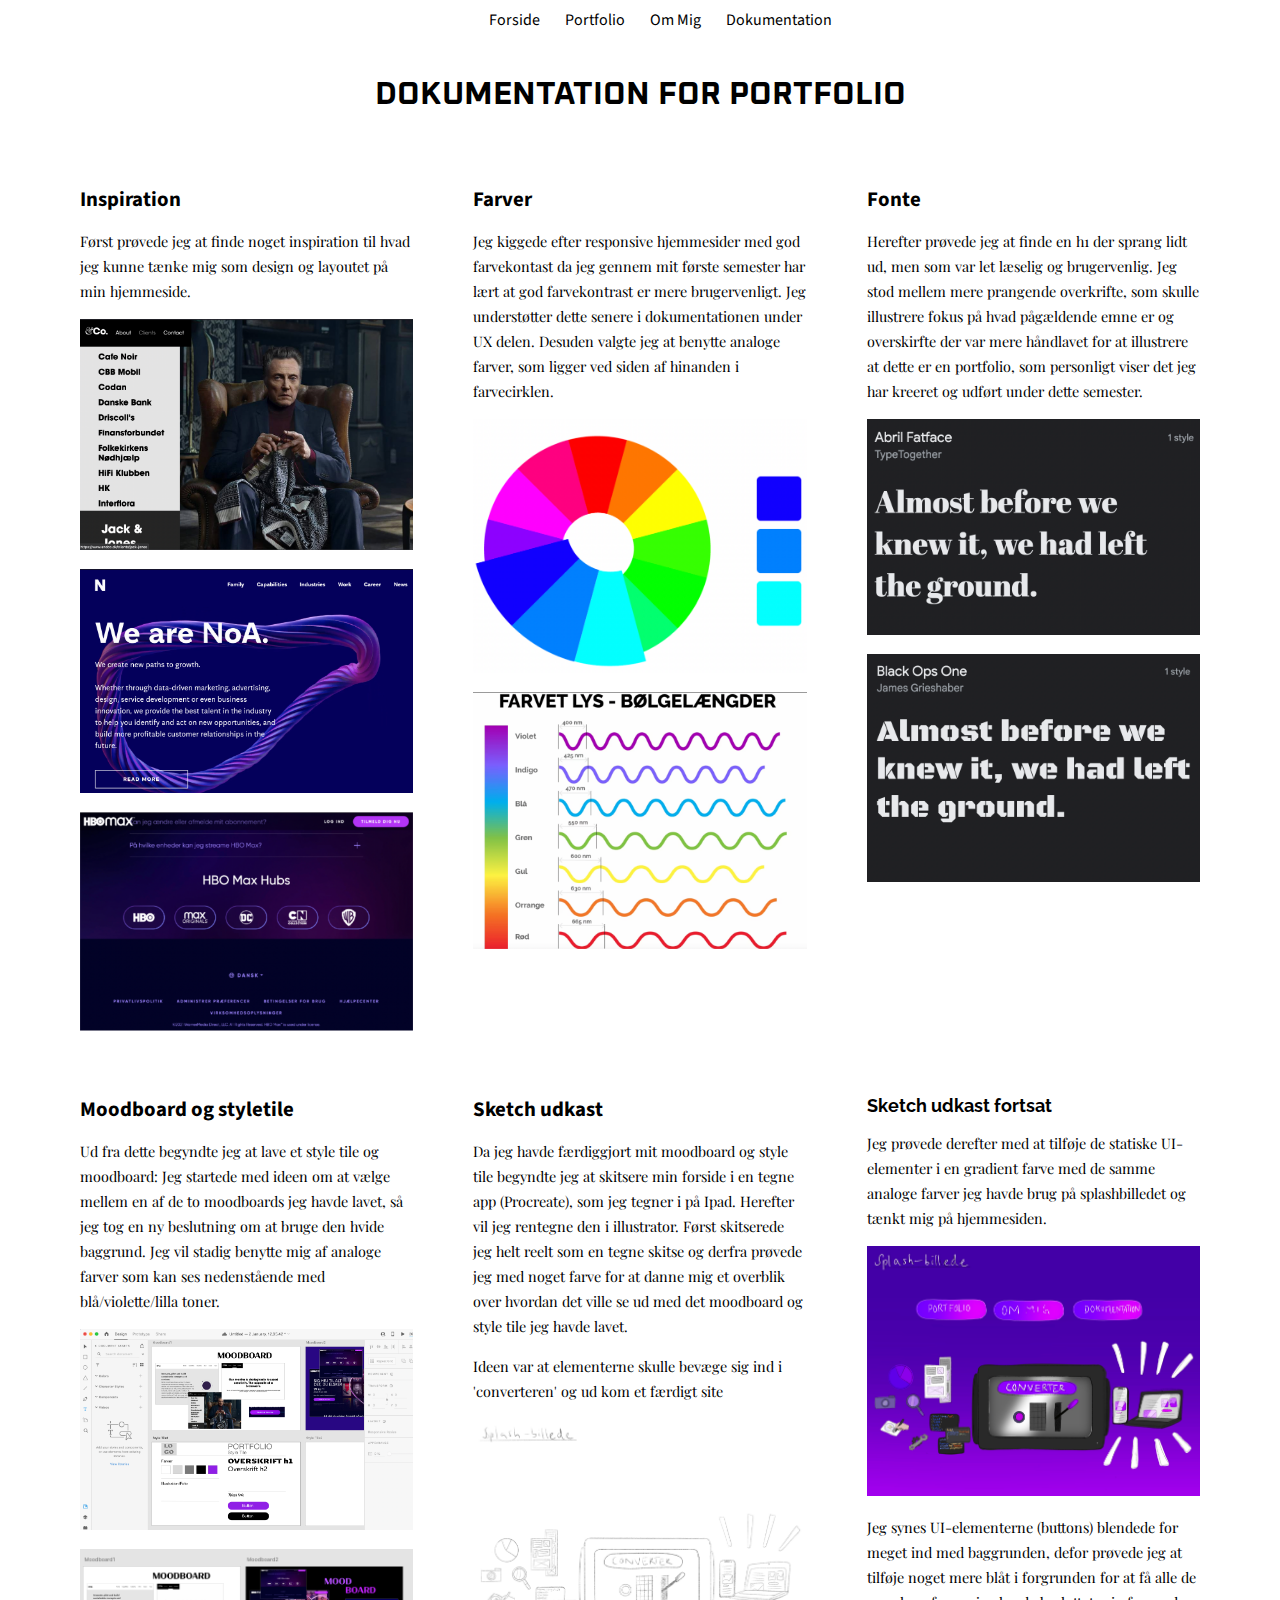
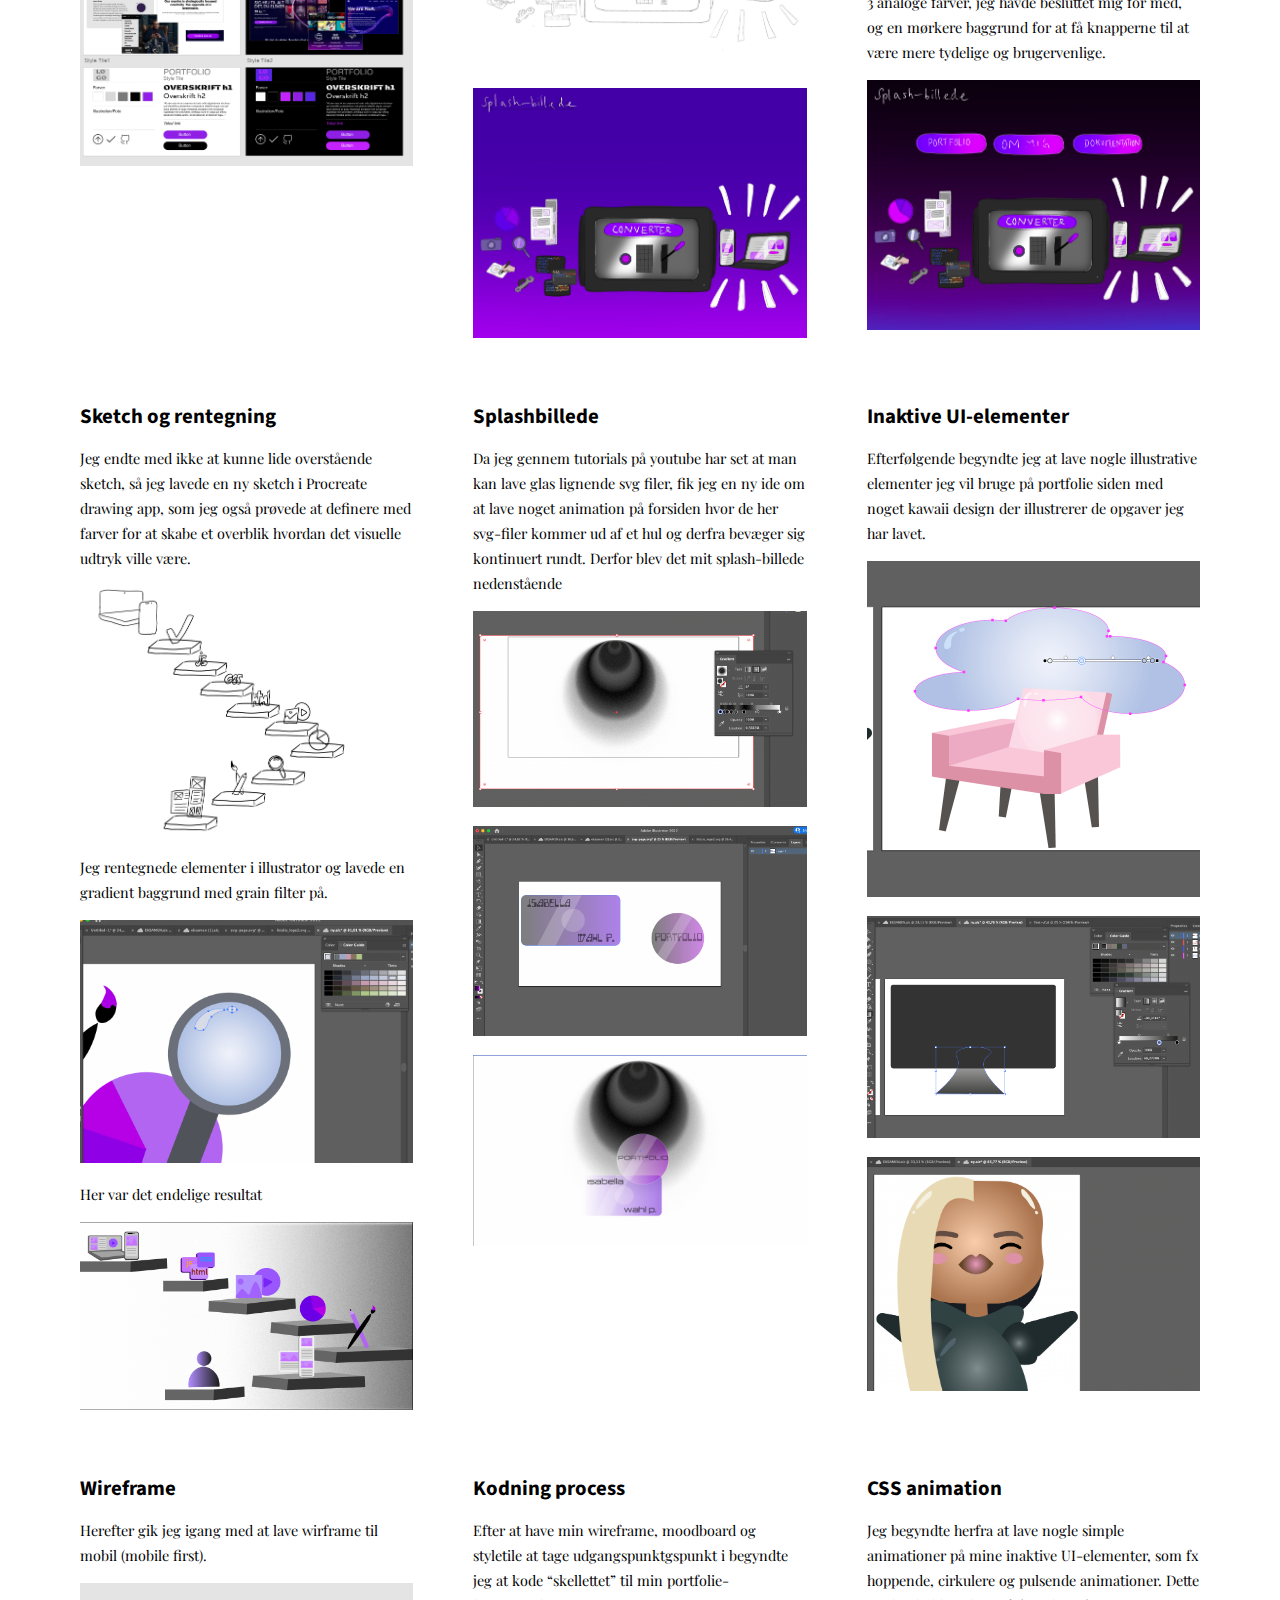
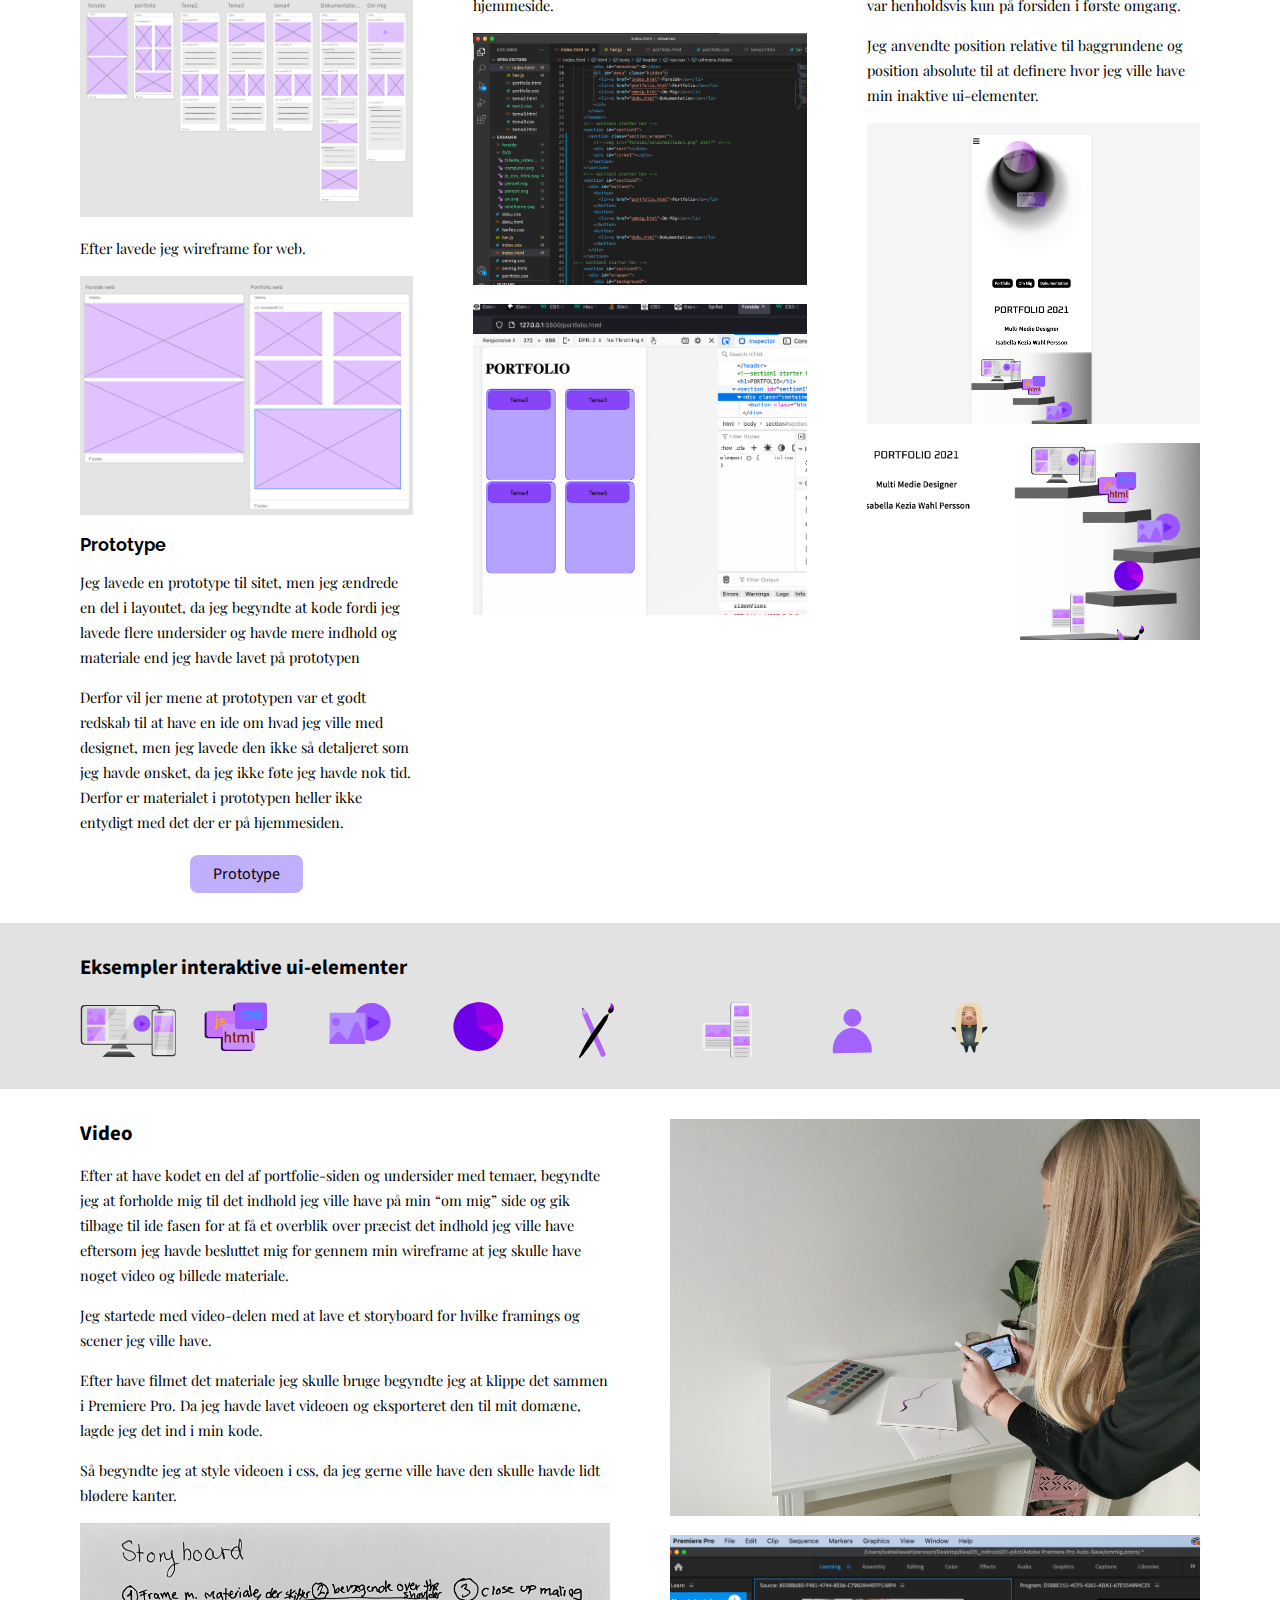
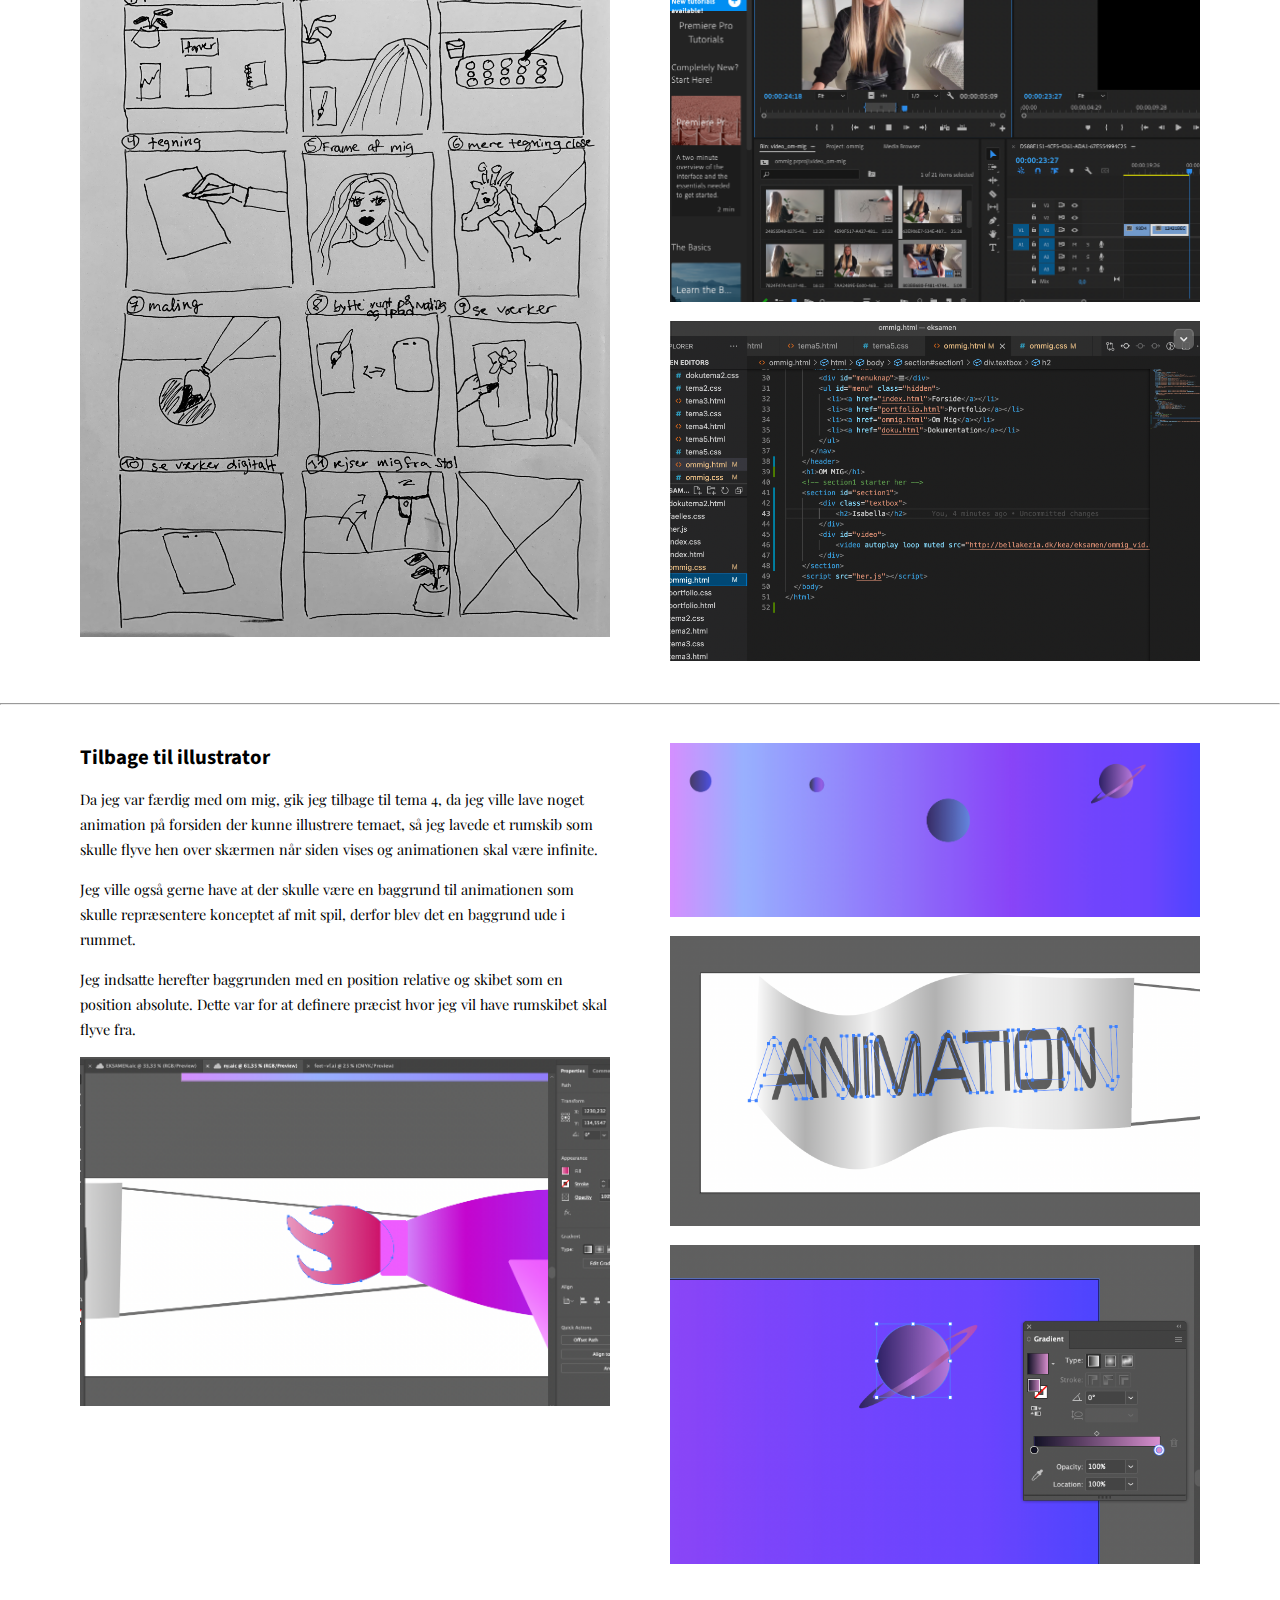
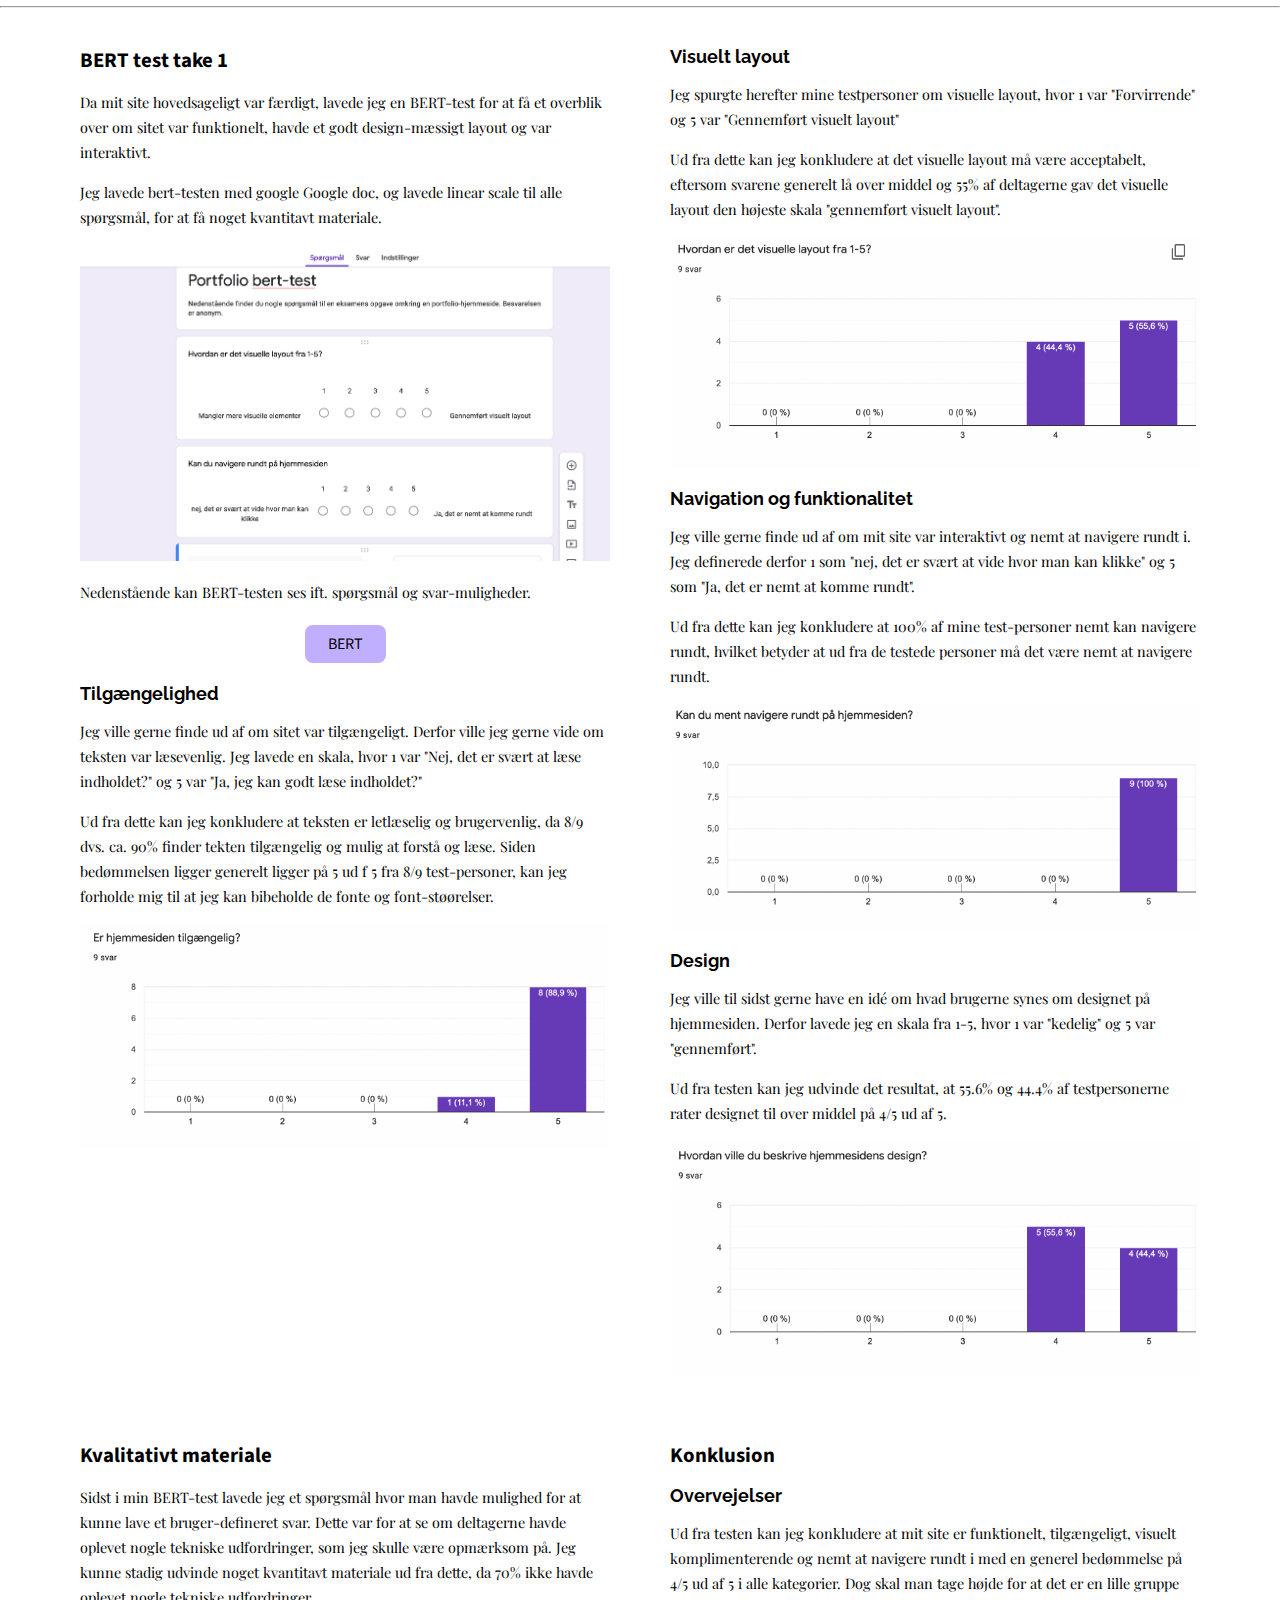
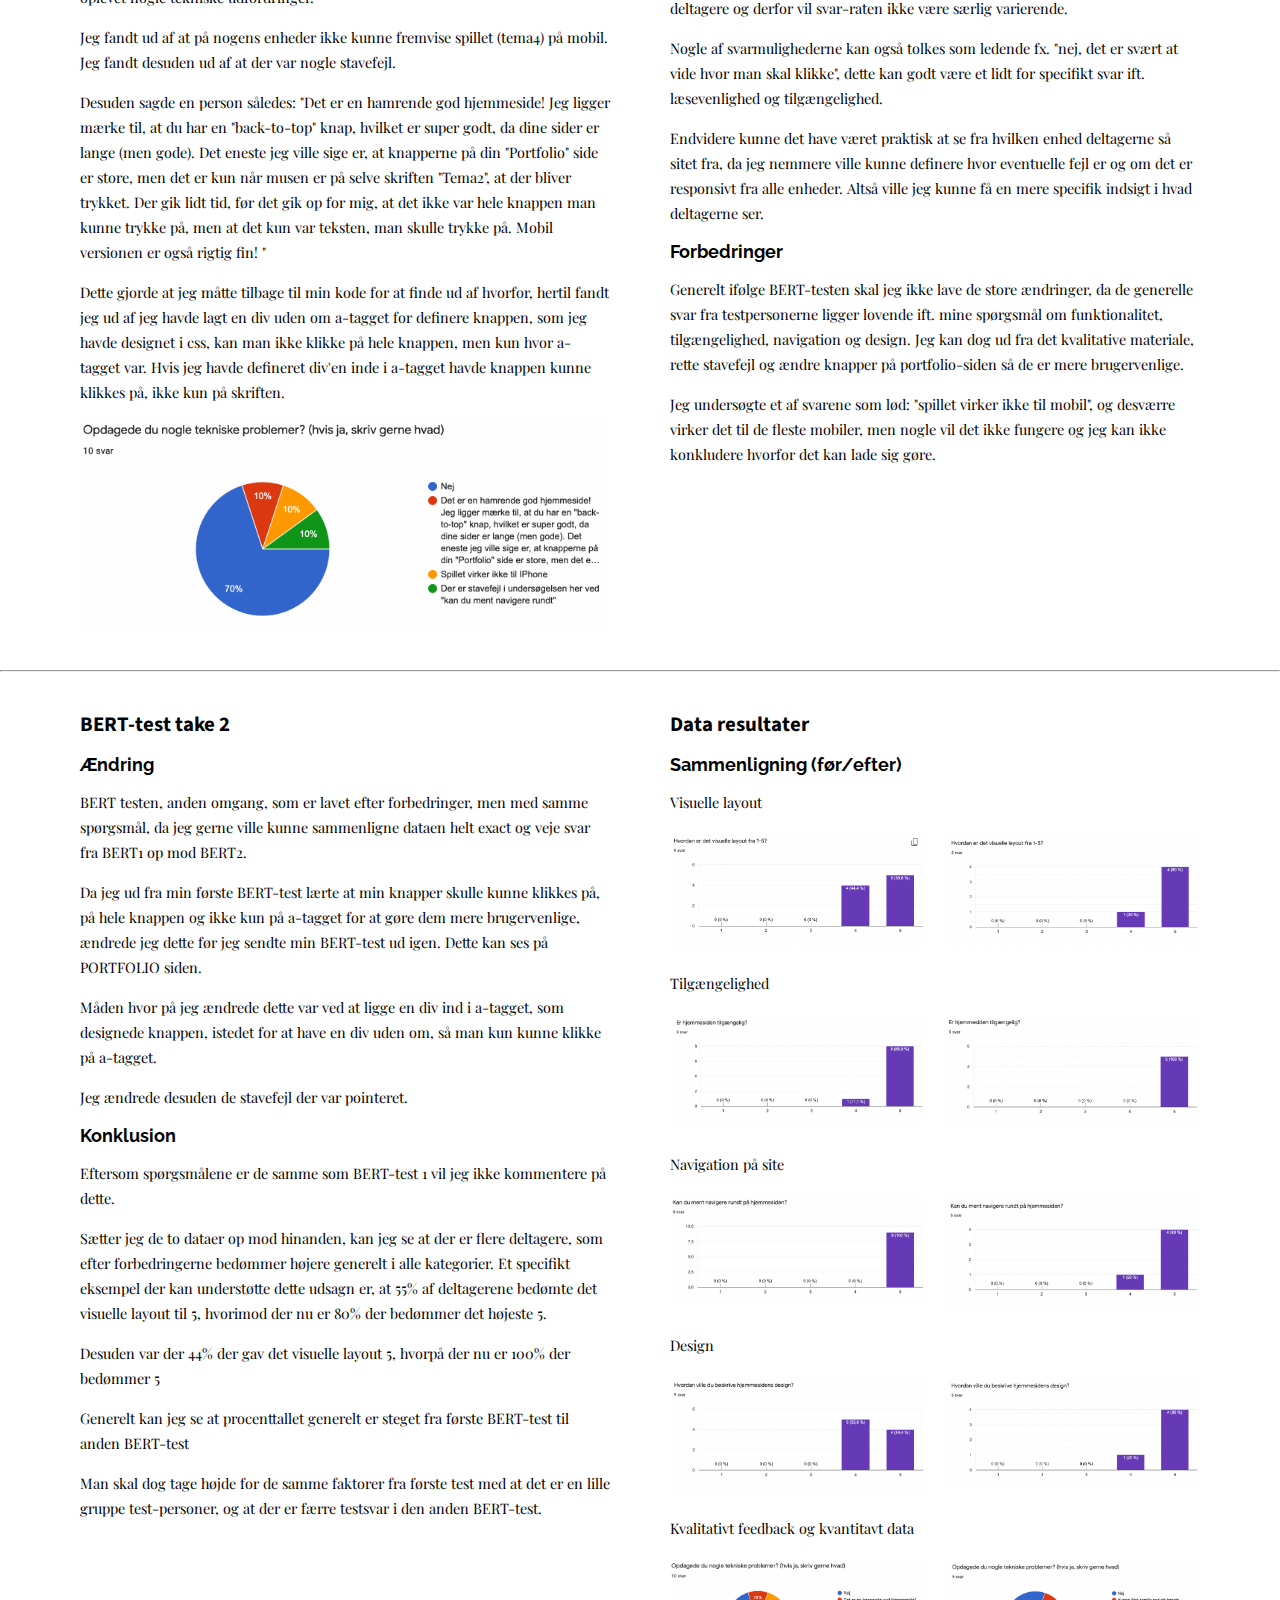
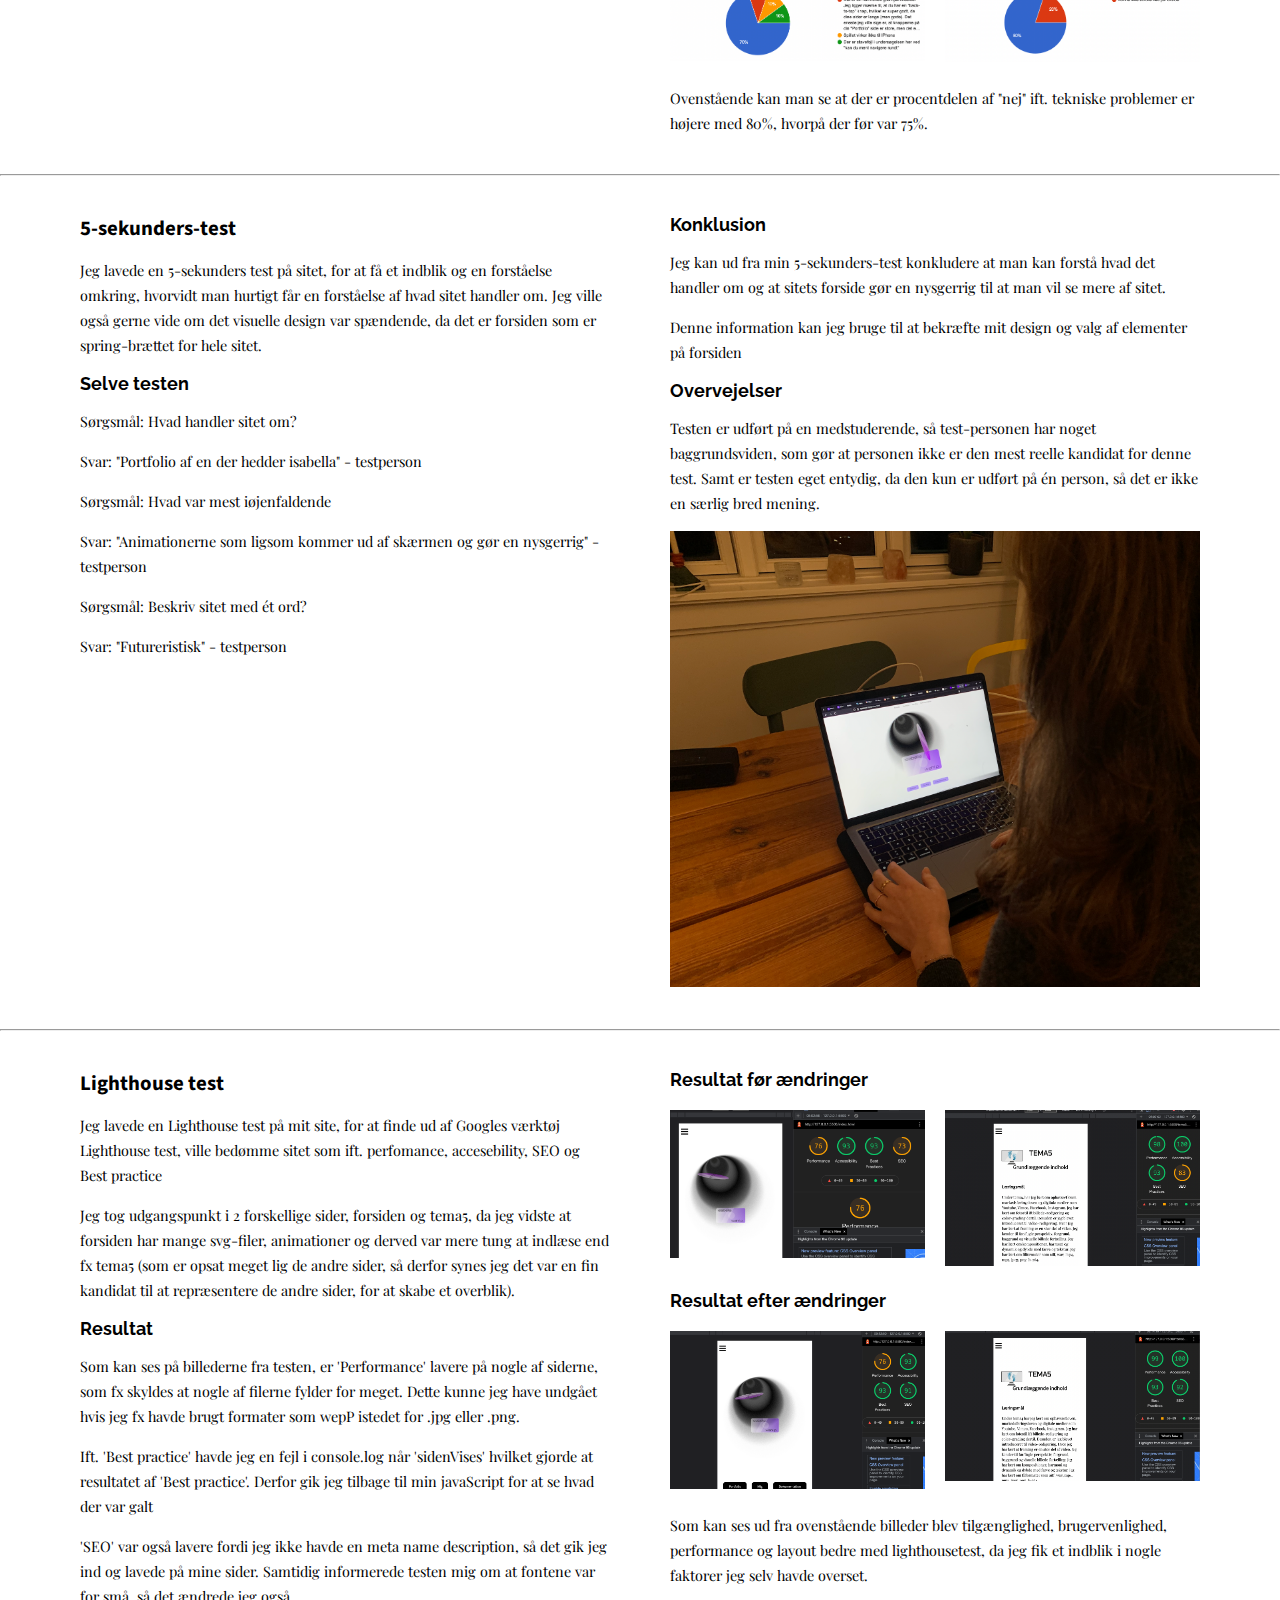
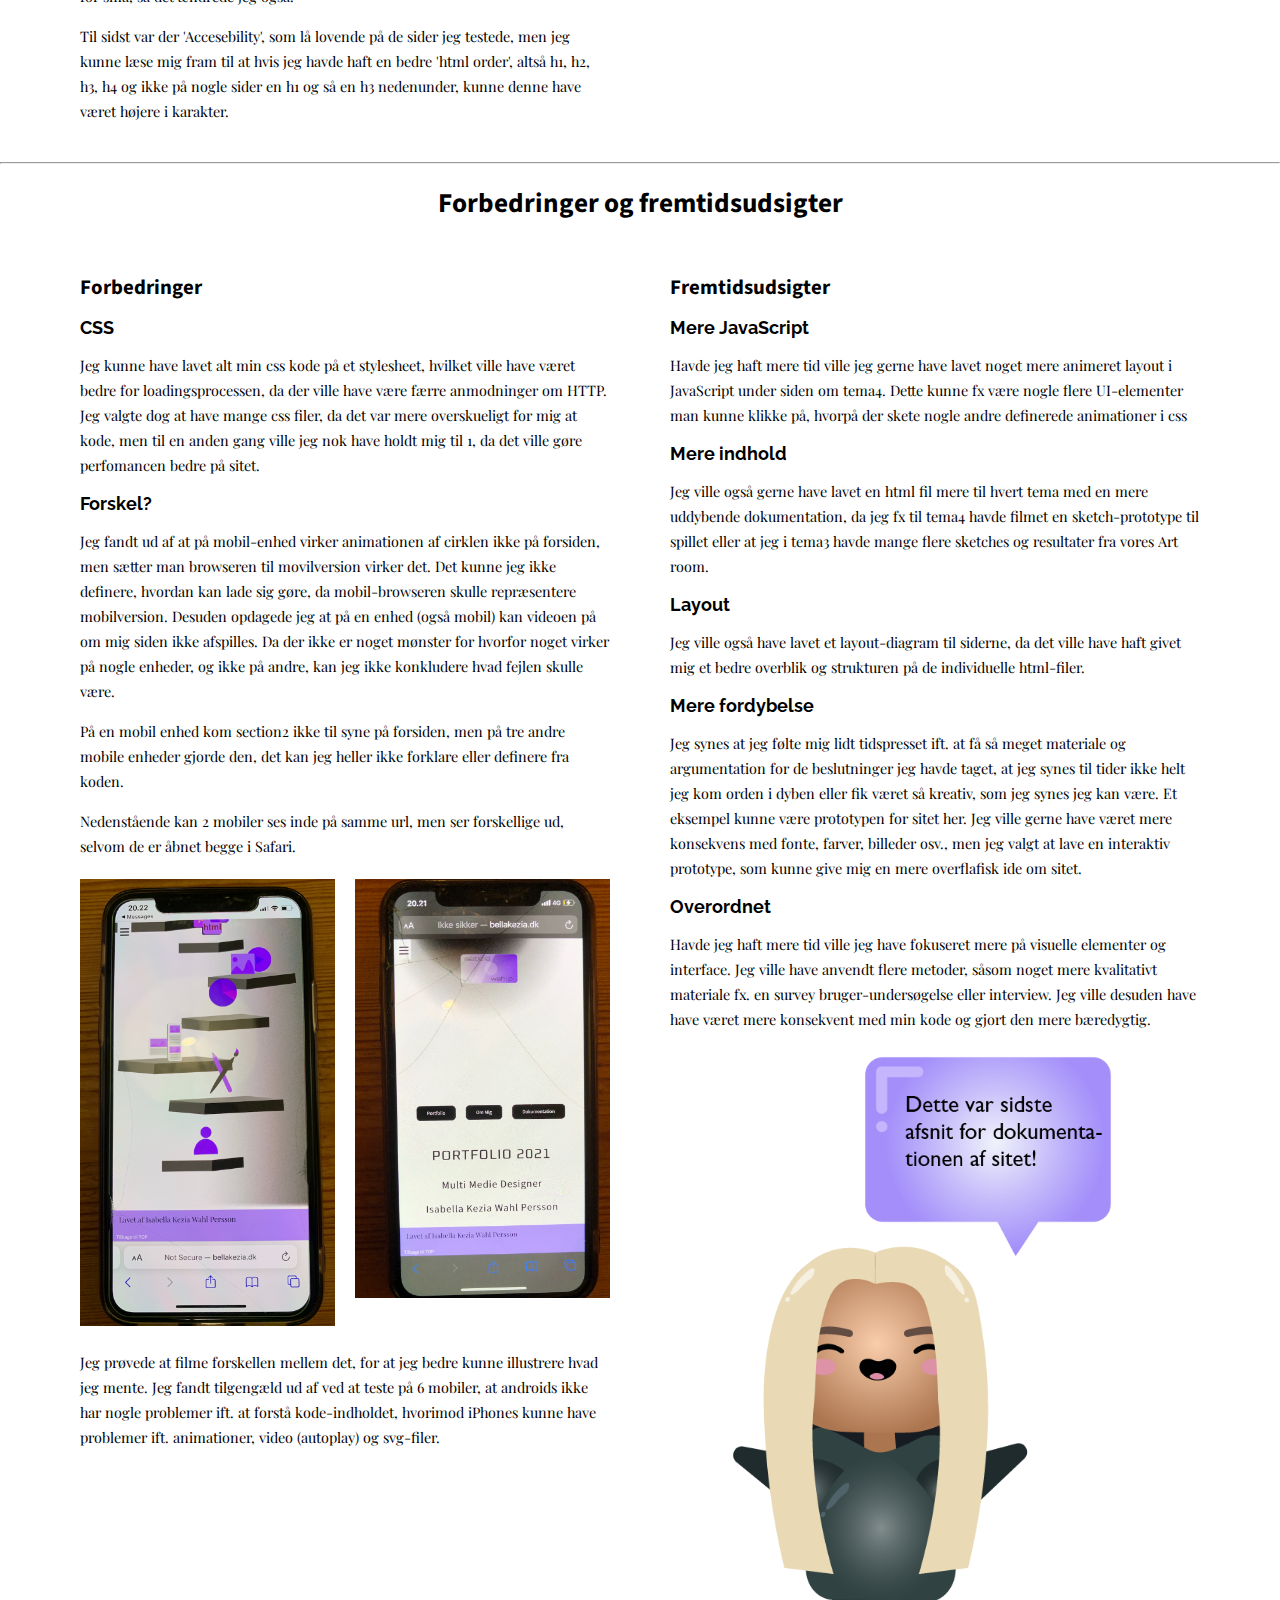
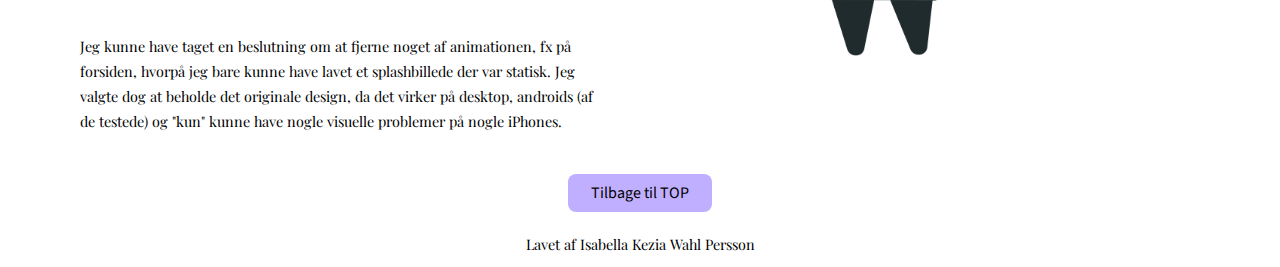
==== commit 062daaa6: "footer som knap" ====
--- a/doku.html
+++ b/doku.html
@@ -1,5 +1,5 @@
 <!DOCTYPE html>
-<html lang="en">
+<html lang="da">
   <head>
     <meta name="robots" content="noindex" />
     <meta charset="UTF-8" />
@@ -550,13 +550,13 @@
     </section>
     <!--Her starter footer-->
     <footer>
-      <div id="footer">
-        <div class="footer">
-          <p>Lavet af Isabella Kezia Wahl Persson</p>
-        </div>
-        <div class="footer">
+      <div class="footer">
+        <div class="knap">
+        <div class="btn">
           <a href="#section1">Tilbage til TOP</a>
         </div>
+      </div>
+      <p>Lavet af Isabella Kezia Wahl Persson</p>
       </div>
     </footer>
     <script src="her.js"></script>
--- a/faelles.css
+++ b/faelles.css
@@ -186,12 +186,12 @@
     padding: 10px 18px;
     border: none;
   }
-  a:hover {
-    color: rg;
-  }
   .knap {
     display: flex;
     justify-content: space-evenly;
+  }
+  footer {
+    text-align: center;
   }
 }
 @media only screen and (max-width: 600px) {
@@ -227,6 +227,6 @@
     color: rgb(192, 175, 255);
   }
   footer {
-    background-color: rgb(192, 175, 255);
-  }
-}
+    text-align: center;
+  }
+}
